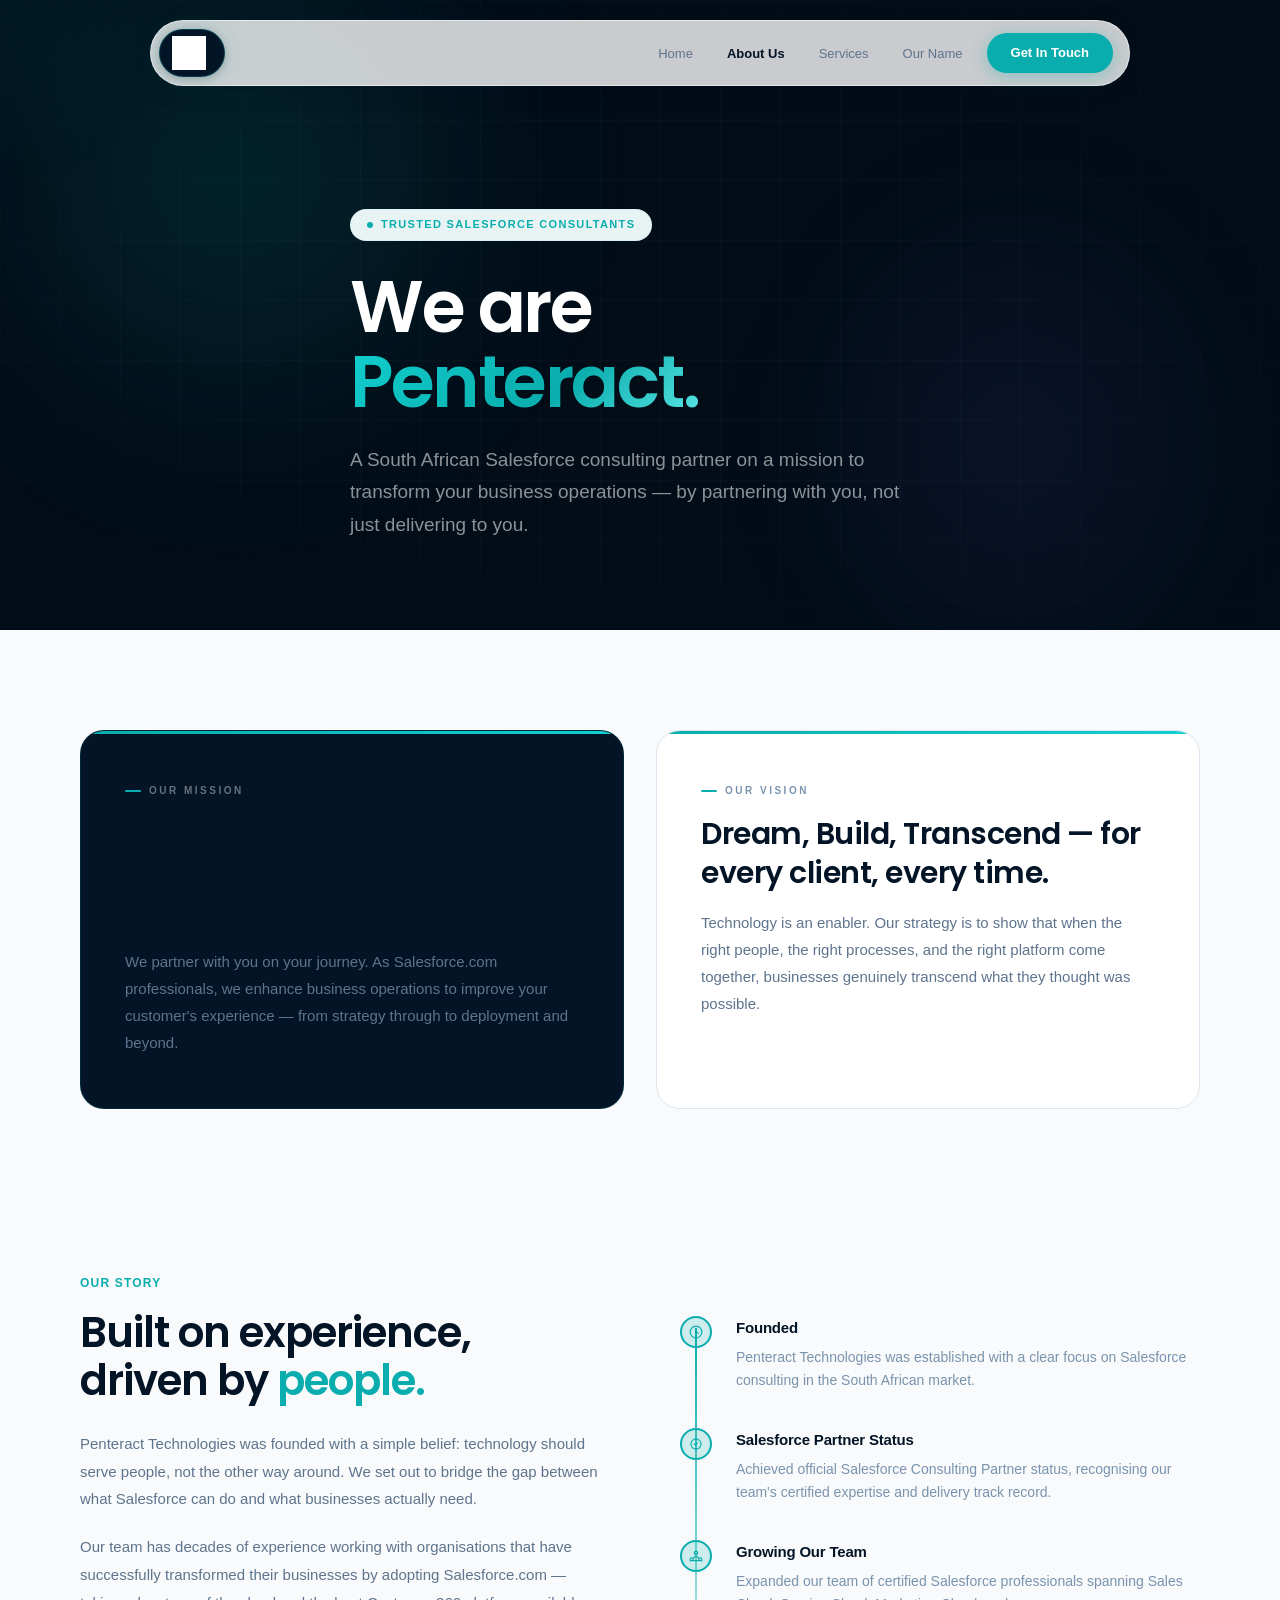
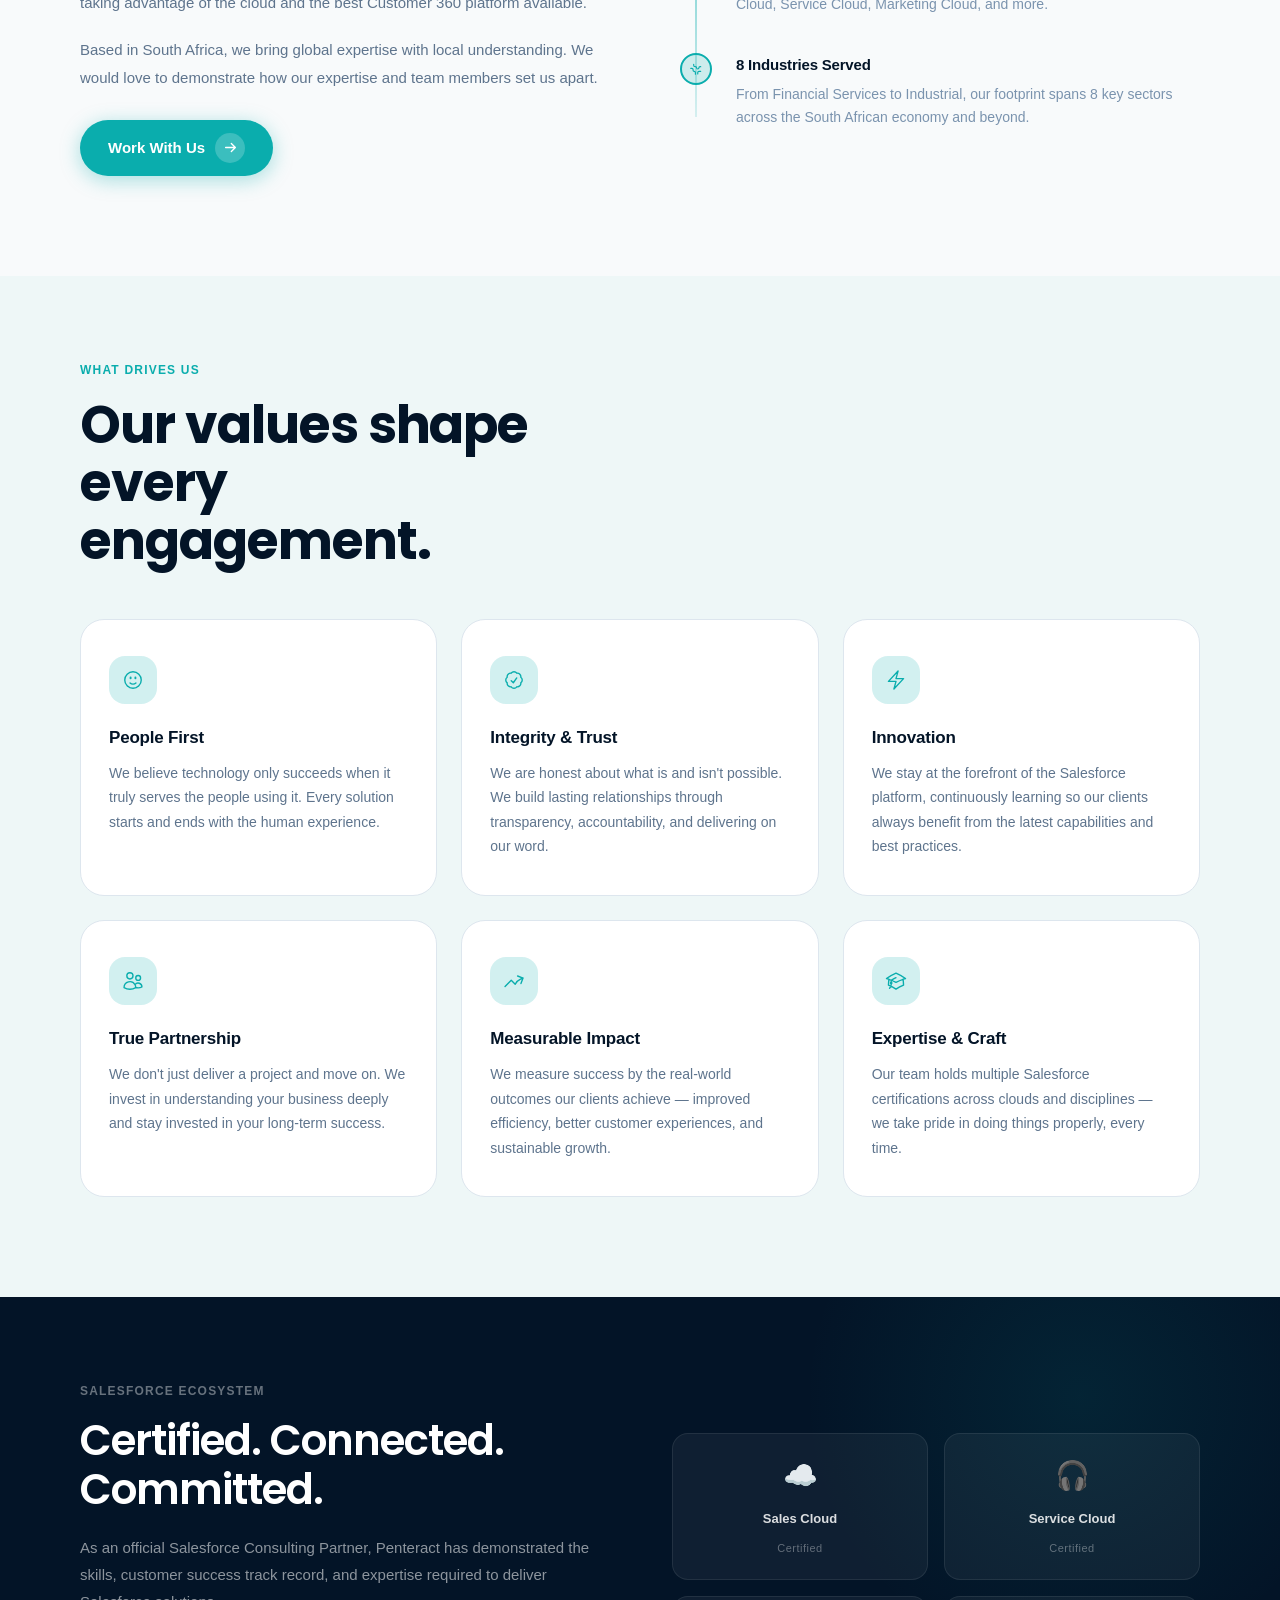
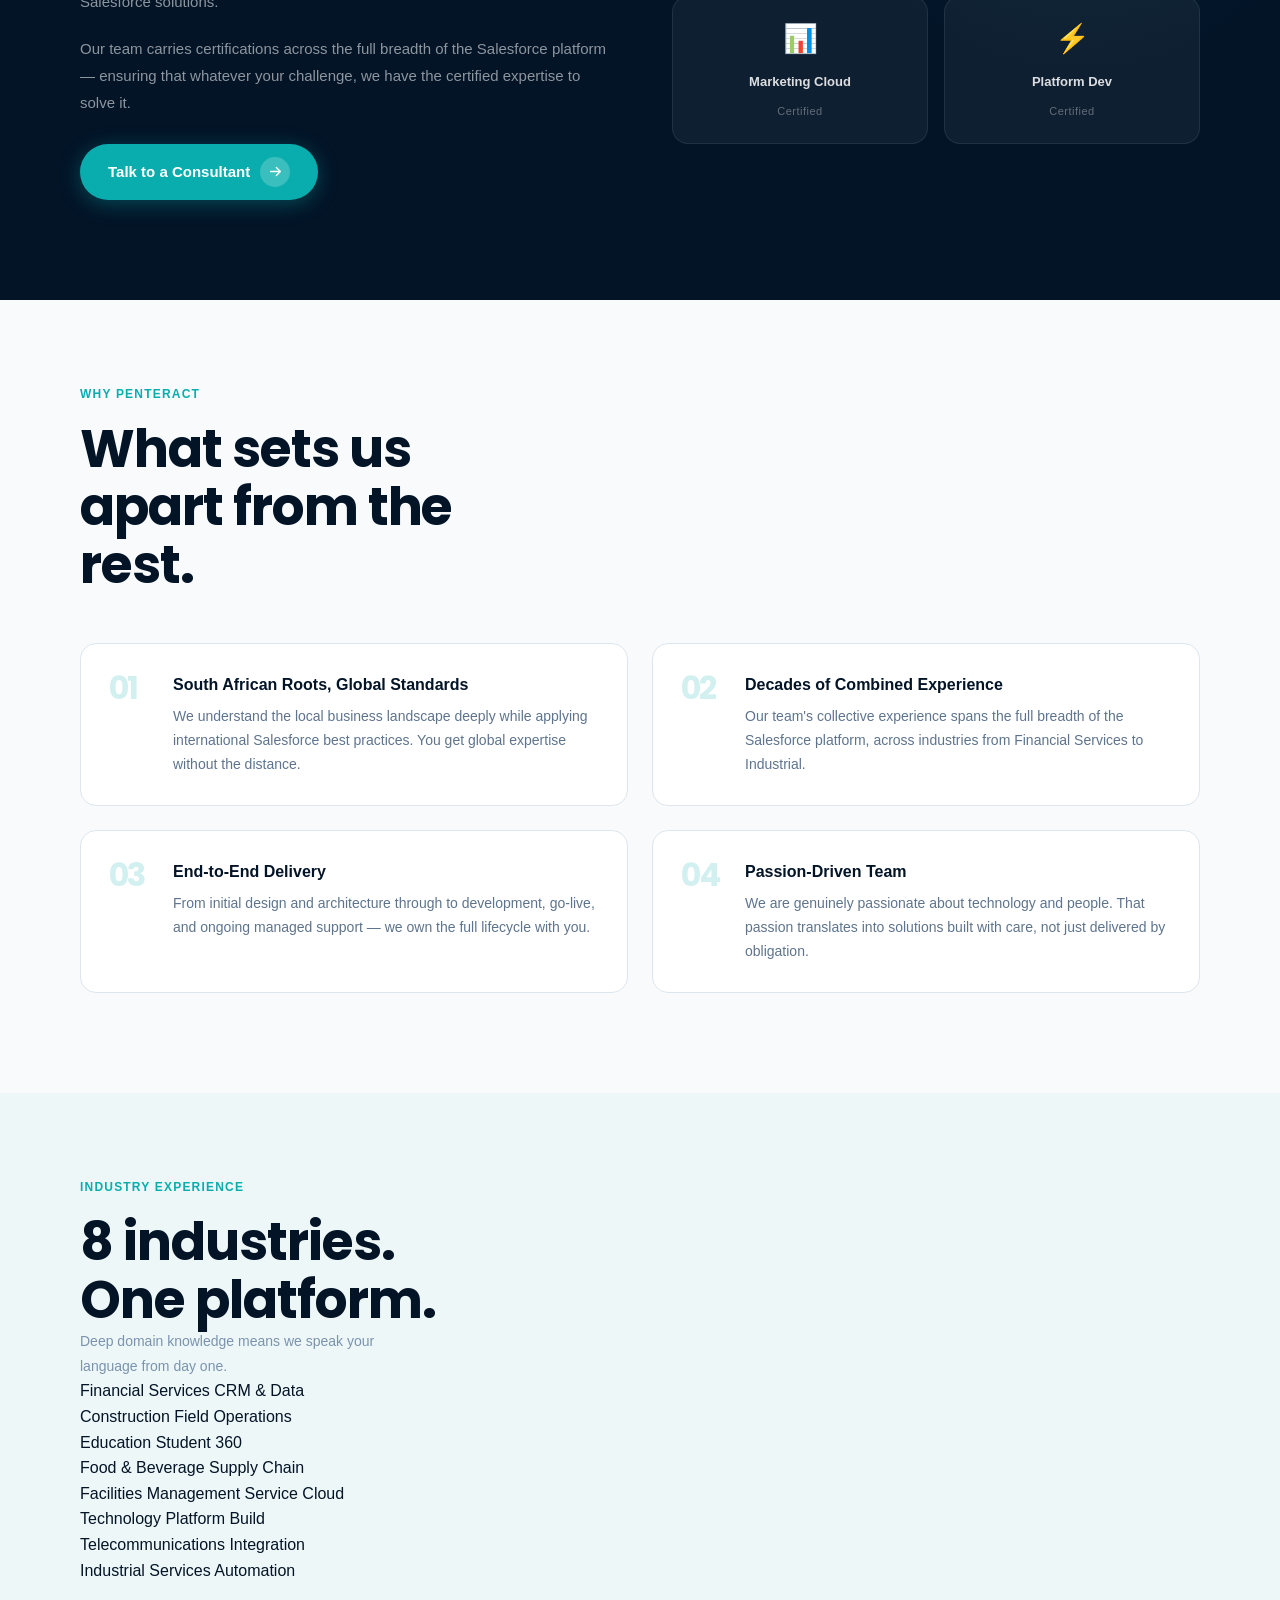
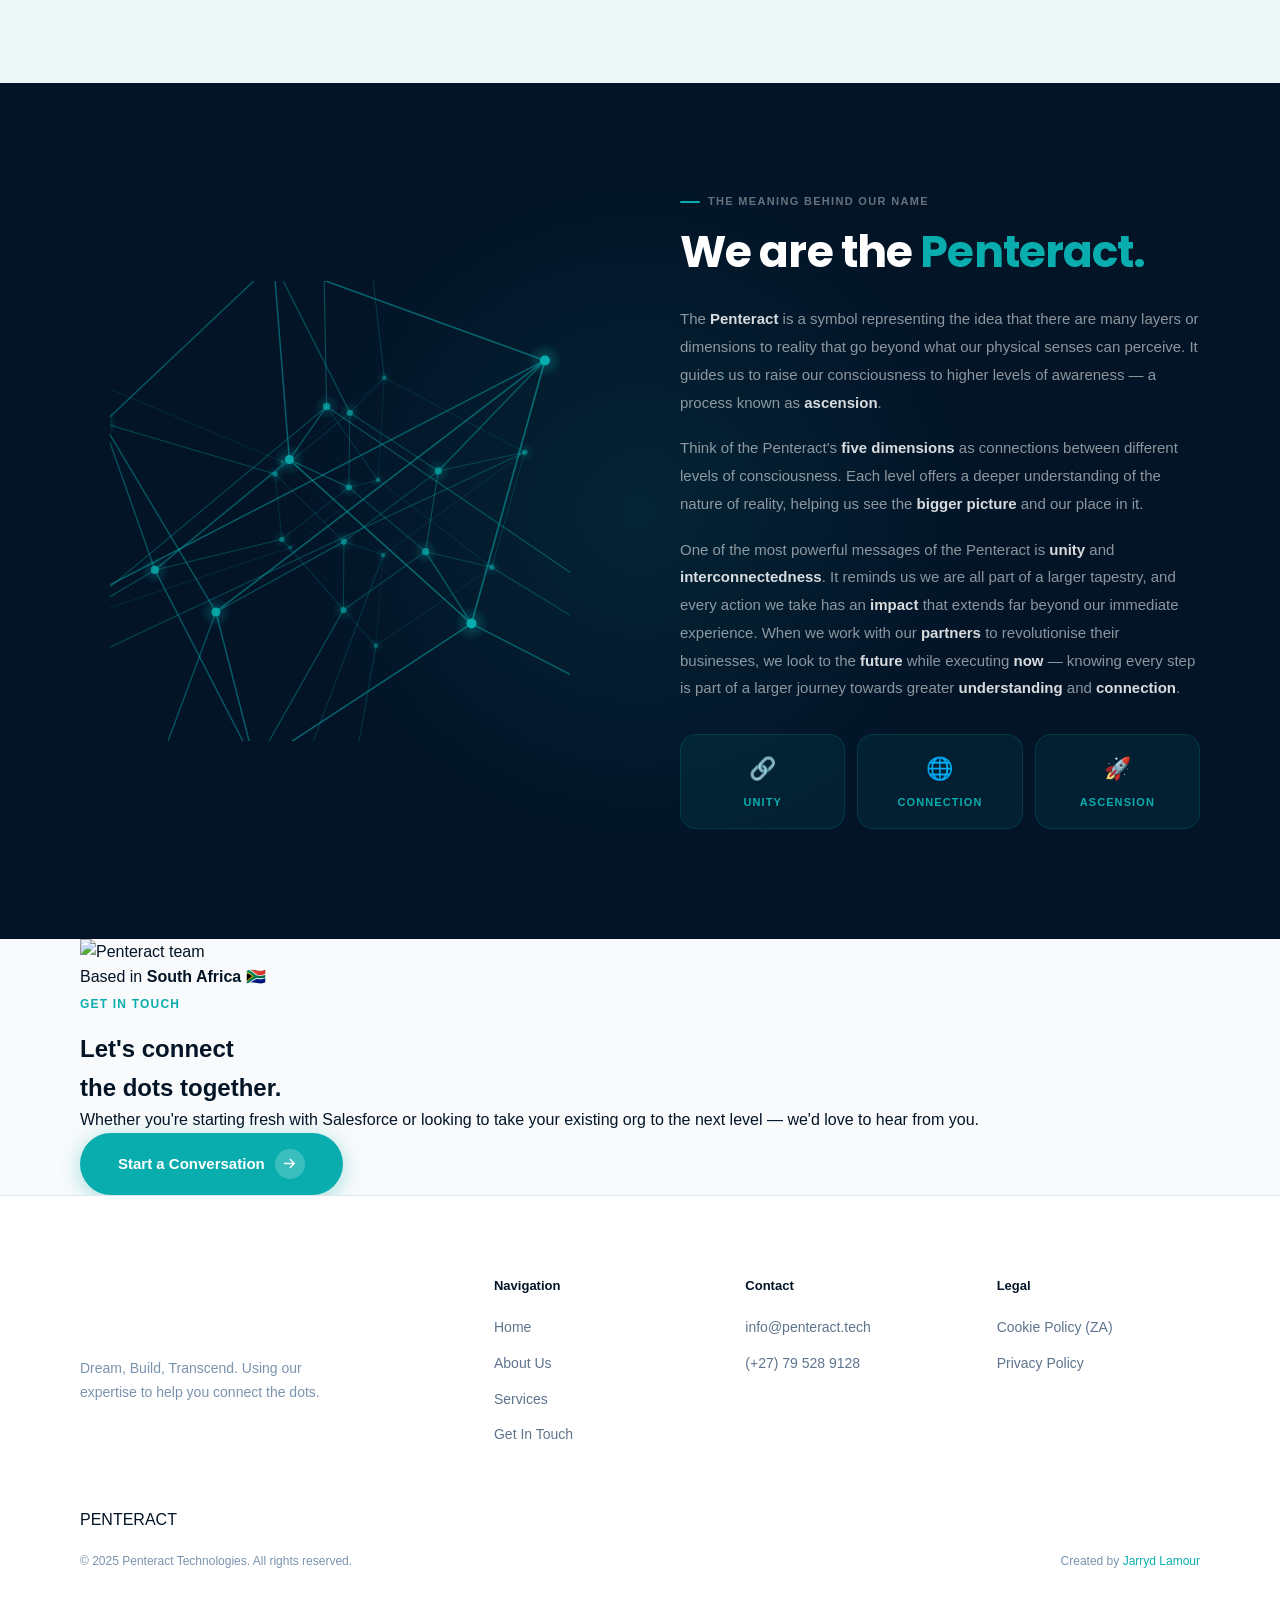
==== about.html @ cf25221f "Initial commit — Penteract Technologies website redesign Full static site redesign including: - inde" ====
<!DOCTYPE html>
<html lang="en">
<head>
  <meta charset="UTF-8">
  <meta name="viewport" content="width=device-width, initial-scale=1.0">
  <title>About Us | Penteract Technologies — Trusted Salesforce Consultants</title>
  <meta name="description" content="Learn about our journey in South Africa's Salesforce ecosystem. Our mission is to transform your business operations with the power of Salesforce technology.">

  <!-- Fonts -->
  <link rel="preconnect" href="https://fonts.googleapis.com">
  <link rel="preconnect" href="https://fonts.gstatic.com" crossorigin>
  <link href="https://fonts.googleapis.com/css2?family=Inter:wght@300;400;500;600;700&family=Poppins:wght@400;500;600;700&display=swap" rel="stylesheet">

  <!-- CSS -->
  <link rel="stylesheet" href="css/tokens.css">
  <link rel="stylesheet" href="css/reset.css">
  <link rel="stylesheet" href="css/animations.css">
  <link rel="stylesheet" href="css/layout.css">
  <link rel="stylesheet" href="css/components.css">
  <link rel="stylesheet" href="css/sections.css">

  <style>
    /* ── About-page specific styles ── */

    /* Page hero — shorter than homepage */
    .about-hero {
      position: relative;
      min-height: 70vh;
      display: flex;
      align-items: center;
      overflow: hidden;
      background: var(--dark-900);
      padding-top: 120px;
    }

    .about-hero-bg {
      position: absolute;
      inset: 0;
      pointer-events: none;
    }

    .about-hero-mesh-1 {
      position: absolute;
      width: 600px; height: 600px;
      top: -20%; left: -5%;
      background: radial-gradient(ellipse, rgba(10,173,173,0.18) 0%, transparent 70%);
      border-radius: 50%;
      filter: blur(80px);
      animation: meshMove1 18s ease-in-out infinite;
    }

    .about-hero-mesh-2 {
      position: absolute;
      width: 400px; height: 500px;
      bottom: -10%; right: 5%;
      background: radial-gradient(ellipse, rgba(123,92,246,0.12) 0%, transparent 70%);
      border-radius: 50%;
      filter: blur(80px);
      animation: meshMove2 22s ease-in-out infinite 3s;
    }

    .about-hero-grid {
      position: absolute;
      inset: 0;
      background-image:
        linear-gradient(rgba(255,255,255,0.025) 1px, transparent 1px),
        linear-gradient(90deg, rgba(255,255,255,0.025) 1px, transparent 1px);
      background-size: 60px 60px;
      mask-image: radial-gradient(ellipse 90% 90% at 50% 50%, black 30%, transparent 100%);
      -webkit-mask-image: radial-gradient(ellipse 90% 90% at 50% 50%, black 30%, transparent 100%);
    }

    .about-hero-content {
      position: relative;
      z-index: 2;
      max-width: 760px;
    }

    .about-hero h1 {
      font-family: var(--font-display);
      font-size: clamp(40px, 6vw, 72px);
      font-weight: 600;
      color: #fff;
      letter-spacing: -2.5px;
      line-height: 1.05;
      margin-bottom: 24px;
    }

    .about-hero h1 .gradient-text {
      background: linear-gradient(135deg, var(--primary-light) 0%, var(--primary) 60%, #5ee8e8 100%);
      -webkit-background-clip: text;
      background-clip: text;
      -webkit-text-fill-color: transparent;
    }

    .about-hero p {
      font-size: clamp(16px, 2vw, 19px);
      color: rgba(255,255,255,0.55);
      font-weight: 300;
      line-height: 1.7;
      max-width: 580px;
    }

    /* ── Mission / Vision split ── */
    .mission-section {
      padding: 100px 0 80px;
    }

    .mission-grid {
      display: grid;
      grid-template-columns: 1fr 1fr;
      gap: 32px;
    }

    .mission-card {
      border-radius: var(--radius-lg);
      padding: 52px 44px;
      border: 1px solid var(--border);
      position: relative;
      overflow: hidden;
    }

    .mission-card--mission {
      background: var(--dark-800);
      border-color: rgba(10,173,173,0.15);
    }

    .mission-card--vision {
      background: var(--bg-surface);
    }

    .mission-card::before {
      content: '';
      position: absolute;
      top: 0; left: 0; right: 0;
      height: 3px;
      background: linear-gradient(90deg, var(--primary), var(--primary-light));
    }

    .mission-card--mission .mission-label {
      color: rgba(255,255,255,0.4);
    }

    .mission-card--mission h3 {
      color: #fff;
    }

    .mission-card--mission p {
      color: rgba(255,255,255,0.6);
    }

    .mission-label {
      font-size: 10px;
      font-weight: 700;
      text-transform: uppercase;
      letter-spacing: 2.5px;
      color: var(--text-muted);
      margin-bottom: 16px;
      display: flex;
      align-items: center;
      gap: 8px;
    }

    .mission-label::before {
      content: '';
      display: block;
      width: 16px; height: 2px;
      background: var(--primary);
      border-radius: 2px;
    }

    .mission-card h3 {
      font-family: var(--font-display);
      font-size: clamp(22px, 3vw, 30px);
      font-weight: 600;
      letter-spacing: -0.5px;
      line-height: 1.3;
      margin-bottom: 16px;
      color: var(--text-primary);
    }

    .mission-card p {
      font-size: 15px;
      line-height: 1.8;
      color: var(--text-secondary);
    }

    /* ── Values ── */
    .values-section {
      padding: 80px 0 100px;
      background: var(--bg-subtle);
    }

    .values-grid {
      display: grid;
      grid-template-columns: repeat(3, 1fr);
      gap: 24px;
      margin-top: 48px;
    }

    .value-card {
      background: var(--bg-surface);
      border-radius: var(--radius-lg);
      padding: 36px 28px;
      border: 1px solid var(--border);
      transition: transform var(--duration-base) var(--ease-out), box-shadow var(--duration-base);
    }

    .value-card:hover {
      transform: translateY(-4px);
      box-shadow: var(--shadow-md);
    }

    .value-icon {
      width: 48px; height: 48px;
      background: var(--primary-glow);
      border-radius: var(--radius-md);
      display: flex;
      align-items: center;
      justify-content: center;
      margin-bottom: 20px;
    }

    .value-icon svg {
      width: 22px; height: 22px;
      color: var(--primary);
    }

    .value-card h4 {
      font-size: 17px;
      font-weight: 600;
      margin-bottom: 10px;
      color: var(--text-primary);
      letter-spacing: -0.2px;
    }

    .value-card p {
      font-size: 14px;
      color: var(--text-secondary);
      line-height: 1.75;
    }

    /* ── Story / Journey timeline ── */
    .story-section {
      padding: 80px 0 100px;
    }

    .story-layout {
      display: grid;
      grid-template-columns: 1fr 1fr;
      gap: 80px;
      align-items: center;
    }

    .story-text h2 {
      font-family: var(--font-display);
      font-size: clamp(28px, 3.5vw, 42px);
      font-weight: 600;
      letter-spacing: -1px;
      line-height: 1.15;
      color: var(--text-primary);
      margin-bottom: 24px;
    }

    .story-text h2 .accent { color: var(--primary); }

    .story-text p {
      font-size: 15px;
      color: var(--text-secondary);
      line-height: 1.85;
      margin-bottom: 20px;
    }

    /* Timeline */
    .timeline {
      display: flex;
      flex-direction: column;
      gap: 0;
      position: relative;
    }

    .timeline::before {
      content: '';
      position: absolute;
      top: 12px; bottom: 12px;
      left: 15px;
      width: 2px;
      background: linear-gradient(to bottom, var(--primary), rgba(10,173,173,0.15));
    }

    .timeline-item {
      display: flex;
      gap: 24px;
      padding-bottom: 36px;
      position: relative;
    }

    .timeline-item:last-child { padding-bottom: 0; }

    .timeline-dot {
      width: 32px;
      height: 32px;
      border-radius: 50%;
      background: var(--primary-glow);
      border: 2px solid var(--primary);
      flex-shrink: 0;
      display: flex;
      align-items: center;
      justify-content: center;
      position: relative;
      z-index: 1;
    }

    .timeline-dot svg {
      width: 14px; height: 14px;
      color: var(--primary);
    }

    .timeline-body h4 {
      font-size: 15px;
      font-weight: 600;
      color: var(--text-primary);
      margin-bottom: 6px;
      letter-spacing: -0.2px;
    }

    .timeline-body p {
      font-size: 14px;
      color: var(--text-muted);
      line-height: 1.65;
    }

    /* ── Salesforce Partner badge ── */
    .partner-section {
      padding: 80px 0 100px;
      background: var(--dark-800);
      position: relative;
      overflow: hidden;
    }

    .partner-section::before {
      content: '';
      position: absolute;
      top: -200px; right: -100px;
      width: 600px; height: 600px;
      background: radial-gradient(ellipse, rgba(10,173,173,0.10) 0%, transparent 65%);
      border-radius: 50%;
      pointer-events: none;
    }

    .partner-inner {
      display: grid;
      grid-template-columns: 1fr 1fr;
      gap: 64px;
      align-items: center;
    }

    .partner-text .eyebrow {
      color: rgba(255,255,255,0.4);
    }

    .partner-text .eyebrow::before {
      background: var(--primary);
    }

    .partner-text h2 {
      font-family: var(--font-display);
      font-size: clamp(28px, 3.5vw, 42px);
      font-weight: 600;
      letter-spacing: -1px;
      line-height: 1.15;
      color: #fff;
      margin-bottom: 20px;
    }

    .partner-text p {
      font-size: 15px;
      color: rgba(255,255,255,0.55);
      line-height: 1.8;
      margin-bottom: 20px;
    }

    .partner-badges {
      display: grid;
      grid-template-columns: repeat(2, 1fr);
      gap: 16px;
    }

    .partner-badge {
      background: rgba(255,255,255,0.05);
      border: 1px solid rgba(255,255,255,0.08);
      border-radius: var(--radius-md);
      padding: 20px;
      text-align: center;
      transition: border-color var(--duration-base), background var(--duration-base);
    }

    .partner-badge:hover {
      background: rgba(10,173,173,0.08);
      border-color: rgba(10,173,173,0.25);
    }

    .partner-badge-icon {
      font-size: 28px;
      margin-bottom: 10px;
    }

    .partner-badge strong {
      display: block;
      font-size: 13px;
      font-weight: 600;
      color: rgba(255,255,255,0.85);
      margin-bottom: 4px;
    }

    .partner-badge span {
      font-size: 11px;
      color: rgba(255,255,255,0.35);
      letter-spacing: 0.5px;
    }

    /* ── Why choose us ── */
    .why-section {
      padding: 80px 0 100px;
    }

    .why-grid {
      display: grid;
      grid-template-columns: repeat(2, 1fr);
      gap: 24px;
      margin-top: 48px;
    }

    .why-item {
      display: flex;
      gap: 20px;
      padding: 28px;
      border-radius: var(--radius-md);
      border: 1px solid var(--border);
      transition: border-color var(--duration-base), background var(--duration-base);
      background: var(--bg-surface);
    }

    .why-item:hover {
      border-color: rgba(10,173,173,0.2);
      background: rgba(10,173,173,0.02);
    }

    .why-item-num {
      font-family: var(--font-display);
      font-size: 32px;
      font-weight: 700;
      color: var(--primary-glow);
      letter-spacing: -2px;
      line-height: 1;
      flex-shrink: 0;
      min-width: 44px;
      transition: color var(--duration-base);
    }

    .why-item:hover .why-item-num {
      color: var(--primary);
    }

    .why-item h4 {
      font-size: 16px;
      font-weight: 600;
      margin-bottom: 8px;
      color: var(--text-primary);
    }

    .why-item p {
      font-size: 14px;
      color: var(--text-secondary);
      line-height: 1.7;
    }

    /* ── Industry section (matching homepage) ── */
    .about-industries {
      padding: 80px 0 100px;
      background: var(--bg-subtle);
    }

    /* ── Responsive ── */
    @media (max-width: 900px) {
      .mission-grid { grid-template-columns: 1fr; }
      .values-grid  { grid-template-columns: repeat(2, 1fr); }
      .story-layout { grid-template-columns: 1fr; gap: 48px; }
      .partner-inner { grid-template-columns: 1fr; gap: 40px; }
      .why-grid { grid-template-columns: 1fr; }
    }

    @media (max-width: 640px) {
      .values-grid { grid-template-columns: 1fr; }
      .partner-badges { grid-template-columns: 1fr 1fr; }
      .about-hero { min-height: 60vh; }
    }

    /* ── Penteract symbol (shared with index) ── */
    .symbol-section {
      padding: 110px 0;
      background: var(--dark-800);
      position: relative;
      overflow: hidden;
    }
    .symbol-bg-mesh {
      position: absolute;
      width: 700px; height: 700px;
      top: 50%; left: 50%;
      transform: translate(-50%, -50%);
      background: radial-gradient(ellipse, rgba(10,173,173,0.10) 0%, transparent 70%);
      border-radius: 50%;
      pointer-events: none;
      animation: glowPulse 6s ease-in-out infinite;
    }
    .symbol-inner {
      display: grid;
      grid-template-columns: 1fr 1fr;
      gap: 80px;
      align-items: center;
      position: relative;
      z-index: 1;
    }
    .symbol-canvas-wrap {
      display: flex;
      align-items: center;
      justify-content: center;
    }
    #penteractCanvas {
      width: 100%;
      max-width: 460px;
      aspect-ratio: 1;
      display: block;
    }
    .symbol-text .eyebrow {
      color: rgba(255,255,255,0.4);
      font-size: 11px;
      font-weight: 600;
      text-transform: uppercase;
      letter-spacing: 0.12em;
      margin-bottom: 16px;
      display: flex;
      align-items: center;
      gap: 8px;
    }
    .symbol-text .eyebrow::before {
      content: '';
      display: block;
      width: 20px; height: 2px;
      background: var(--primary);
      border-radius: 2px;
    }
    .symbol-text h2 {
      font-family: var(--font-display);
      font-size: clamp(28px, 3.5vw, 44px);
      font-weight: 700;
      letter-spacing: -0.02em;
      line-height: 1.15;
      color: #fff;
      margin-bottom: 28px;
    }
    .symbol-text h2 span { color: var(--primary); }
    .symbol-text p {
      font-size: 15px;
      color: rgba(255,255,255,0.55);
      line-height: 1.85;
      margin-bottom: 18px;
    }
    .symbol-text p strong { color: rgba(255,255,255,0.85); font-weight: 600; }
    .symbol-pillars {
      display: grid;
      grid-template-columns: repeat(3, 1fr);
      gap: 12px;
      margin-top: 32px;
    }
    .symbol-pillar {
      padding: 16px 14px;
      border-radius: var(--radius-md);
      background: rgba(10,173,173,0.08);
      border: 1px solid rgba(10,173,173,0.18);
      text-align: center;
      transition: background var(--duration-base), border-color var(--duration-base);
    }
    .symbol-pillar:hover {
      background: rgba(10,173,173,0.14);
      border-color: rgba(10,173,173,0.36);
    }
    .symbol-pillar-icon { font-size: 22px; margin-bottom: 8px; }
    .symbol-pillar span {
      display: block;
      font-size: 11px;
      font-weight: 700;
      text-transform: uppercase;
      letter-spacing: 0.1em;
      color: var(--primary);
    }
    @media (max-width: 768px) {
      .symbol-inner { grid-template-columns: 1fr; gap: 48px; }
    }
  </style>
</head>
<body>

  <!-- ═══════════════════════════════
       NAVBAR
  ═══════════════════════════════ -->
  <div class="nav-wrap">
    <nav class="nav-pill">
      <a href="index.html" class="nav-logo-wrap">
        <img src="logo.png" alt="Penteract Technologies" class="nav-logo">
      </a>
      <button class="nav-toggle" id="navToggle" aria-label="Toggle menu">
        <span></span><span></span><span></span>
      </button>
      <ul class="nav-links" id="navLinks">
        <li><a href="index.html">Home</a></li>
        <li><a href="about.html" class="active">About Us</a></li>
        <li><a href="index.html#services">Services</a></li>
        <li><a href="#symbol">Our Name</a></li>
        <li>
          <a href="https://penteract.tech/contact-penteract/" class="nav-cta-link">
            Get In Touch
          </a>
        </li>
      </ul>
    </nav>
  </div>


  <!-- ═══════════════════════════════
       ABOUT HERO
  ═══════════════════════════════ -->
  <section class="about-hero">
    <div class="about-hero-bg">
      <div class="about-hero-mesh-1"></div>
      <div class="about-hero-mesh-2"></div>
      <div class="about-hero-grid"></div>
    </div>
    <div class="container">
      <div class="about-hero-content">
        <div class="hero-eyebrow hero-animate-1">
          <span class="dot"></span>
          Trusted Salesforce Consultants
        </div>
        <h1 class="hero-animate-2">
          We are<br><span class="gradient-text">Penteract.</span>
        </h1>
        <p class="hero-animate-3">
          A South African Salesforce consulting partner on a mission to transform your business operations — by partnering with you, not just delivering to you.
        </p>
      </div>
    </div>
  </section>


  <!-- ═══════════════════════════════
       MISSION & VISION
  ═══════════════════════════════ -->
  <section class="mission-section">
    <div class="container">
      <div class="mission-grid reveal">

        <div class="mission-card mission-card--mission">
          <div class="mission-label">Our Mission</div>
          <h3>To transform your business operations with the power of Salesforce technology.</h3>
          <p>We partner with you on your journey. As Salesforce.com professionals, we enhance business operations to improve your customer's experience — from strategy through to deployment and beyond.</p>
        </div>

        <div class="mission-card mission-card--vision">
          <div class="mission-label">Our Vision</div>
          <h3>Dream, Build, Transcend — for every client, every time.</h3>
          <p>Technology is an enabler. Our strategy is to show that when the right people, the right processes, and the right platform come together, businesses genuinely transcend what they thought was possible.</p>
        </div>

      </div>
    </div>
  </section>


  <!-- ═══════════════════════════════
       STORY / JOURNEY
  ═══════════════════════════════ -->
  <section class="story-section">
    <div class="container">
      <div class="story-layout">

        <div class="story-text reveal">
          <div class="eyebrow">Our Story</div>
          <h2>Built on experience,<br>driven by <span class="accent">people.</span></h2>
          <p>
            Penteract Technologies was founded with a simple belief: technology should serve people, not the other way around. We set out to bridge the gap between what Salesforce can do and what businesses actually need.
          </p>
          <p>
            Our team has decades of experience working with organisations that have successfully transformed their businesses by adopting Salesforce.com — taking advantage of the cloud and the best Customer 360 platform available.
          </p>
          <p>
            Based in South Africa, we bring global expertise with local understanding. We would love to demonstrate how our expertise and team members set us apart.
          </p>
          <a href="https://penteract.tech/contact-penteract/" class="btn btn--primary" style="margin-top: 8px;">
            Work With Us
            <span class="btn-icon">
              <svg fill="none" viewBox="0 0 24 24" stroke="currentColor" stroke-width="2.5">
                <path stroke-linecap="round" stroke-linejoin="round" d="M13.5 4.5L21 12m0 0l-7.5 7.5M21 12H3"/>
              </svg>
            </span>
          </a>
        </div>

        <div class="timeline reveal reveal-delay-2">
          <div class="timeline-item">
            <div class="timeline-dot">
              <svg fill="none" viewBox="0 0 24 24" stroke="currentColor" stroke-width="2">
                <path stroke-linecap="round" stroke-linejoin="round" d="M12 6v6l4 2m6-2a10 10 0 11-20 0 10 10 0 0120 0z"/>
              </svg>
            </div>
            <div class="timeline-body">
              <h4>Founded</h4>
              <p>Penteract Technologies was established with a clear focus on Salesforce consulting in the South African market.</p>
            </div>
          </div>
          <div class="timeline-item">
            <div class="timeline-dot">
              <svg fill="none" viewBox="0 0 24 24" stroke="currentColor" stroke-width="2">
                <path stroke-linecap="round" stroke-linejoin="round" d="M9 12l2 2 4-4M7.835 4.697a3.42 3.42 0 001.946-.806 3.42 3.42 0 014.438 0 3.42 3.42 0 001.946.806 3.42 3.42 0 013.138 3.138 3.42 3.42 0 00.806 1.946 3.42 3.42 0 010 4.438 3.42 3.42 0 00-.806 1.946 3.42 3.42 0 01-3.138 3.138 3.42 3.42 0 00-1.946.806 3.42 3.42 0 01-4.438 0 3.42 3.42 0 00-1.946-.806 3.42 3.42 0 01-3.138-3.138 3.42 3.42 0 00-.806-1.946 3.42 3.42 0 010-4.438 3.42 3.42 0 00.806-1.946 3.42 3.42 0 013.138-3.138z"/>
              </svg>
            </div>
            <div class="timeline-body">
              <h4>Salesforce Partner Status</h4>
              <p>Achieved official Salesforce Consulting Partner status, recognising our team's certified expertise and delivery track record.</p>
            </div>
          </div>
          <div class="timeline-item">
            <div class="timeline-dot">
              <svg fill="none" viewBox="0 0 24 24" stroke="currentColor" stroke-width="2">
                <path stroke-linecap="round" stroke-linejoin="round" d="M17 20h5v-2a3 3 0 00-5.356-1.857M17 20H7m10 0v-2c0-.656-.126-1.283-.356-1.857M7 20H2v-2a3 3 0 015.356-1.857M7 20v-2c0-.656.126-1.283.356-1.857m0 0a5.002 5.002 0 019.288 0M15 7a3 3 0 11-6 0 3 3 0 016 0z"/>
              </svg>
            </div>
            <div class="timeline-body">
              <h4>Growing Our Team</h4>
              <p>Expanded our team of certified Salesforce professionals spanning Sales Cloud, Service Cloud, Marketing Cloud, and more.</p>
            </div>
          </div>
          <div class="timeline-item">
            <div class="timeline-dot">
              <svg fill="none" viewBox="0 0 24 24" stroke="currentColor" stroke-width="2">
                <path stroke-linecap="round" stroke-linejoin="round" d="M3.055 11H5a2 2 0 012 2v1a2 2 0 002 2 2 2 0 012 2v2.945M8 3.935V5.5A2.5 2.5 0 0010.5 8h.5a2 2 0 012 2 2 2 0 104 0 2 2 0 012-2h1.064M15 20.488V18a2 2 0 012-2h3.064"/>
              </svg>
            </div>
            <div class="timeline-body">
              <h4>8 Industries Served</h4>
              <p>From Financial Services to Industrial, our footprint spans 8 key sectors across the South African economy and beyond.</p>
            </div>
          </div>
        </div>

      </div>
    </div>
  </section>


  <!-- ═══════════════════════════════
       VALUES
  ═══════════════════════════════ -->
  <section class="values-section">
    <div class="container">
      <div class="reveal">
        <div class="eyebrow">What Drives Us</div>
        <h2 class="h-section" style="max-width: 500px;">Our values shape every engagement.</h2>
      </div>

      <div class="values-grid">

        <div class="value-card reveal reveal-delay-1">
          <div class="value-icon">
            <svg fill="none" viewBox="0 0 24 24" stroke="currentColor" stroke-width="1.5">
              <path stroke-linecap="round" stroke-linejoin="round" d="M15.182 15.182a4.5 4.5 0 01-6.364 0M21 12a9 9 0 11-18 0 9 9 0 0118 0zM9.75 9.75c0 .414-.168.75-.375.75S9 10.164 9 9.75 9.168 9 9.375 9s.375.336.375.75zm-.375 0h.008v.015h-.008V9.75zm5.625 0c0 .414-.168.75-.375.75s-.375-.336-.375-.75.168-.75.375-.75.375.336.375.75zm-.375 0h.008v.015h-.008V9.75z"/>
            </svg>
          </div>
          <h4>People First</h4>
          <p>We believe technology only succeeds when it truly serves the people using it. Every solution starts and ends with the human experience.</p>
        </div>

        <div class="value-card reveal reveal-delay-2">
          <div class="value-icon">
            <svg fill="none" viewBox="0 0 24 24" stroke="currentColor" stroke-width="1.5">
              <path stroke-linecap="round" stroke-linejoin="round" d="M9 12.75L11.25 15 15 9.75M21 12c0 1.268-.63 2.39-1.593 3.068a3.745 3.745 0 01-1.043 3.296 3.745 3.745 0 01-3.296 1.043A3.745 3.745 0 0112 21c-1.268 0-2.39-.63-3.068-1.593a3.746 3.746 0 01-3.296-1.043 3.745 3.745 0 01-1.043-3.296A3.745 3.745 0 013 12c0-1.268.63-2.39 1.593-3.068a3.745 3.745 0 011.043-3.296 3.746 3.746 0 013.296-1.043A3.746 3.746 0 0112 3c1.268 0 2.39.63 3.068 1.593a3.746 3.746 0 013.296 1.043 3.746 3.746 0 011.043 3.296A3.745 3.745 0 0121 12z"/>
            </svg>
          </div>
          <h4>Integrity &amp; Trust</h4>
          <p>We are honest about what is and isn't possible. We build lasting relationships through transparency, accountability, and delivering on our word.</p>
        </div>

        <div class="value-card reveal reveal-delay-3">
          <div class="value-icon">
            <svg fill="none" viewBox="0 0 24 24" stroke="currentColor" stroke-width="1.5">
              <path stroke-linecap="round" stroke-linejoin="round" d="M3.75 13.5l10.5-11.25L12 10.5h8.25L9.75 21.75 12 13.5H3.75z"/>
            </svg>
          </div>
          <h4>Innovation</h4>
          <p>We stay at the forefront of the Salesforce platform, continuously learning so our clients always benefit from the latest capabilities and best practices.</p>
        </div>

        <div class="value-card reveal reveal-delay-1">
          <div class="value-icon">
            <svg fill="none" viewBox="0 0 24 24" stroke="currentColor" stroke-width="1.5">
              <path stroke-linecap="round" stroke-linejoin="round" d="M15 19.128a9.38 9.38 0 002.625.372 9.337 9.337 0 004.121-.952 4.125 4.125 0 00-7.533-2.493M15 19.128v-.003c0-1.113-.285-2.16-.786-3.07M15 19.128v.106A12.318 12.318 0 018.624 21c-2.331 0-4.512-.645-6.374-1.766l-.001-.109a6.375 6.375 0 0111.964-3.07M12 6.375a3.375 3.375 0 11-6.75 0 3.375 3.375 0 016.75 0zm8.25 2.25a2.625 2.625 0 11-5.25 0 2.625 2.625 0 015.25 0z"/>
            </svg>
          </div>
          <h4>True Partnership</h4>
          <p>We don't just deliver a project and move on. We invest in understanding your business deeply and stay invested in your long-term success.</p>
        </div>

        <div class="value-card reveal reveal-delay-2">
          <div class="value-icon">
            <svg fill="none" viewBox="0 0 24 24" stroke="currentColor" stroke-width="1.5">
              <path stroke-linecap="round" stroke-linejoin="round" d="M2.25 18L9 11.25l4.306 4.307a11.95 11.95 0 015.814-5.519l2.74-1.22m0 0l-5.94-2.28m5.94 2.28l-2.28 5.941"/>
            </svg>
          </div>
          <h4>Measurable Impact</h4>
          <p>We measure success by the real-world outcomes our clients achieve — improved efficiency, better customer experiences, and sustainable growth.</p>
        </div>

        <div class="value-card reveal reveal-delay-3">
          <div class="value-icon">
            <svg fill="none" viewBox="0 0 24 24" stroke="currentColor" stroke-width="1.5">
              <path stroke-linecap="round" stroke-linejoin="round" d="M4.26 10.147a60.436 60.436 0 00-.491 6.347A48.627 48.627 0 0112 20.904a48.627 48.627 0 018.232-4.41 60.46 60.46 0 00-.491-6.347m-15.482 0a50.57 50.57 0 00-2.658-.813A59.905 59.905 0 0112 3.493a59.902 59.902 0 0110.399 5.84c-.896.248-1.783.52-2.658.814m-15.482 0A50.697 50.697 0 0112 13.489a50.702 50.702 0 017.74-3.342M6.75 15a.75.75 0 100-1.5.75.75 0 000 1.5zm0 0v-3.675A55.378 55.378 0 0112 8.443m-7.007 11.55A5.981 5.981 0 006.75 15.75v-1.5"/>
            </svg>
          </div>
          <h4>Expertise &amp; Craft</h4>
          <p>Our team holds multiple Salesforce certifications across clouds and disciplines — we take pride in doing things properly, every time.</p>
        </div>

      </div>
    </div>
  </section>


  <!-- ═══════════════════════════════
       SALESFORCE PARTNER
  ═══════════════════════════════ -->
  <section class="partner-section">
    <div class="container">
      <div class="partner-inner reveal">

        <div class="partner-text">
          <div class="eyebrow">Salesforce Ecosystem</div>
          <h2>Certified. Connected. Committed.</h2>
          <p>
            As an official Salesforce Consulting Partner, Penteract has demonstrated the skills, customer success track record, and expertise required to deliver Salesforce solutions.
          </p>
          <p>
            Our team carries certifications across the full breadth of the Salesforce platform — ensuring that whatever your challenge, we have the certified expertise to solve it.
          </p>
          <a href="https://penteract.tech/contact-penteract/" class="btn btn--primary" style="margin-top: 8px;">
            Talk to a Consultant
            <span class="btn-icon">
              <svg fill="none" viewBox="0 0 24 24" stroke="currentColor" stroke-width="2.5">
                <path stroke-linecap="round" stroke-linejoin="round" d="M13.5 4.5L21 12m0 0l-7.5 7.5M21 12H3"/>
              </svg>
            </span>
          </a>
        </div>

        <div class="partner-badges">
          <div class="partner-badge">
            <div class="partner-badge-icon">☁️</div>
            <strong>Sales Cloud</strong>
            <span>Certified</span>
          </div>
          <div class="partner-badge">
            <div class="partner-badge-icon">🎧</div>
            <strong>Service Cloud</strong>
            <span>Certified</span>
          </div>
          <div class="partner-badge">
            <div class="partner-badge-icon">📊</div>
            <strong>Marketing Cloud</strong>
            <span>Certified</span>
          </div>
          <div class="partner-badge">
            <div class="partner-badge-icon">⚡</div>
            <strong>Platform Dev</strong>
            <span>Certified</span>
          </div>
        </div>

      </div>
    </div>
  </section>


  <!-- ═══════════════════════════════
       WHY PENTERACT
  ═══════════════════════════════ -->
  <section class="why-section">
    <div class="container">
      <div class="reveal">
        <div class="eyebrow">Why Penteract</div>
        <h2 class="h-section" style="max-width: 480px;">What sets us apart from the rest.</h2>
      </div>

      <div class="why-grid">
        <div class="why-item reveal reveal-delay-1">
          <div class="why-item-num">01</div>
          <div>
            <h4>South African Roots, Global Standards</h4>
            <p>We understand the local business landscape deeply while applying international Salesforce best practices. You get global expertise without the distance.</p>
          </div>
        </div>
        <div class="why-item reveal reveal-delay-2">
          <div class="why-item-num">02</div>
          <div>
            <h4>Decades of Combined Experience</h4>
            <p>Our team's collective experience spans the full breadth of the Salesforce platform, across industries from Financial Services to Industrial.</p>
          </div>
        </div>
        <div class="why-item reveal reveal-delay-3">
          <div class="why-item-num">03</div>
          <div>
            <h4>End-to-End Delivery</h4>
            <p>From initial design and architecture through to development, go-live, and ongoing managed support — we own the full lifecycle with you.</p>
          </div>
        </div>
        <div class="why-item reveal reveal-delay-4">
          <div class="why-item-num">04</div>
          <div>
            <h4>Passion-Driven Team</h4>
            <p>We are genuinely passionate about technology and people. That passion translates into solutions built with care, not just delivered by obligation.</p>
          </div>
        </div>
      </div>
    </div>
  </section>


  <!-- ═══════════════════════════════
       INDUSTRY EXPERIENCE
  ═══════════════════════════════ -->
  <section class="about-industries">
    <div class="container">
      <div class="expertise-header reveal">
        <div>
          <div class="eyebrow">Industry Experience</div>
          <h2 class="h-section">8 industries.<br>One platform.</h2>
        </div>
        <p style="max-width: 300px; font-size: 14px; color: var(--text-muted); line-height: 1.75;">
          Deep domain knowledge means we speak your language from day one.
        </p>
      </div>

      <div class="listing-grid reveal">
        <div>
          <div class="listing-item">
            <span class="listing-item-name">Financial Services</span>
            <span class="listing-item-tag">CRM &amp; Data</span>
          </div>
          <div class="listing-item">
            <span class="listing-item-name">Construction</span>
            <span class="listing-item-tag">Field Operations</span>
          </div>
          <div class="listing-item">
            <span class="listing-item-name">Education</span>
            <span class="listing-item-tag">Student 360</span>
          </div>
          <div class="listing-item">
            <span class="listing-item-name">Food &amp; Beverage</span>
            <span class="listing-item-tag">Supply Chain</span>
          </div>
        </div>
        <div>
          <div class="listing-item">
            <span class="listing-item-name">Facilities Management</span>
            <span class="listing-item-tag">Service Cloud</span>
          </div>
          <div class="listing-item">
            <span class="listing-item-name">Technology</span>
            <span class="listing-item-tag">Platform Build</span>
          </div>
          <div class="listing-item">
            <span class="listing-item-name">Telecommunications</span>
            <span class="listing-item-tag">Integration</span>
          </div>
          <div class="listing-item">
            <span class="listing-item-name">Industrial Services</span>
            <span class="listing-item-tag">Automation</span>
          </div>
        </div>
      </div>
    </div>
  </section>


  <!-- ═══════════════════════════════
       PENTERACT SYMBOL
  ═══════════════════════════════ -->
  <section class="symbol-section" id="symbol">
    <div class="symbol-bg-mesh"></div>
    <div class="container">
      <div class="symbol-inner">

        <div class="symbol-canvas-wrap reveal">
          <canvas id="penteractCanvas" width="460" height="460" aria-label="Animated Penteract 5D hypercube symbol"></canvas>
        </div>

        <div class="symbol-text reveal reveal-delay-2">
          <div class="eyebrow">The Meaning Behind Our Name</div>
          <h2>We are the <span>Penteract.</span></h2>

          <p>The <strong>Penteract</strong> is a symbol representing the idea that there are many layers or dimensions to reality that go beyond what our physical senses can perceive. It guides us to raise our consciousness to higher levels of awareness — a process known as <strong>ascension</strong>.</p>

          <p>Think of the Penteract's <strong>five dimensions</strong> as connections between different levels of consciousness. Each level offers a deeper understanding of the nature of reality, helping us see the <strong>bigger picture</strong> and our place in it.</p>

          <p>One of the most powerful messages of the Penteract is <strong>unity</strong> and <strong>interconnectedness</strong>. It reminds us we are all part of a larger tapestry, and every action we take has an <strong>impact</strong> that extends far beyond our immediate experience. When we work with our <strong>partners</strong> to revolutionise their businesses, we look to the <strong>future</strong> while executing <strong>now</strong> — knowing every step is part of a larger journey towards greater <strong>understanding</strong> and <strong>connection</strong>.</p>

          <div class="symbol-pillars">
            <div class="symbol-pillar">
              <div class="symbol-pillar-icon">🔗</div>
              <span>Unity</span>
            </div>
            <div class="symbol-pillar">
              <div class="symbol-pillar-icon">🌐</div>
              <span>Connection</span>
            </div>
            <div class="symbol-pillar">
              <div class="symbol-pillar-icon">🚀</div>
              <span>Ascension</span>
            </div>
          </div>
        </div>

      </div>
    </div>
  </section>


  <!-- ═══════════════════════════════
       CTA
  ═══════════════════════════════ -->
  <section class="cta-section">
    <div class="container">
      <div class="cta-inner reveal">
        <div class="cta-visual">
          <img src="https://i0.wp.com/penteract.tech/wp-content/uploads/2025/10/Home-Page-2-copy.webp?fit=1024%2C577&ssl=1"
               alt="Penteract team" loading="lazy">
          <div class="cta-visual-overlay"></div>
          <div class="cta-visual-grid"></div>
          <div class="cta-visual-badge">
            <span>Based in</span>
            <strong>South Africa 🇿🇦</strong>
          </div>
        </div>
        <div class="cta-panel">
          <div class="eyebrow">Get In Touch</div>
          <h2>Let's connect<br>the dots together.</h2>
          <p>Whether you're starting fresh with Salesforce or looking to take your existing org to the next level — we'd love to hear from you.</p>
          <a href="https://penteract.tech/contact-penteract/" class="btn btn--primary btn--lg">
            Start a Conversation
            <span class="btn-icon">
              <svg fill="none" viewBox="0 0 24 24" stroke="currentColor" stroke-width="2.5">
                <path stroke-linecap="round" stroke-linejoin="round" d="M13.5 4.5L21 12m0 0l-7.5 7.5M21 12H3"/>
              </svg>
            </span>
          </a>
        </div>
      </div>
    </div>
  </section>


  <!-- ═══════════════════════════════
       FOOTER
  ═══════════════════════════════ -->
  <footer class="footer">
    <div class="container">
      <div class="footer-grid">
        <div>
          <a href="index.html" class="footer-logo-wrap">
            <img src="logo.png" alt="Penteract Technologies" class="footer-logo">
          </a>
          <p class="footer-brand-desc">Dream, Build, Transcend. Using our expertise to help you connect the dots.</p>
        </div>
        <div class="footer-col">
          <h4>Navigation</h4>
          <ul>
            <li><a href="index.html">Home</a></li>
            <li><a href="about.html">About Us</a></li>
            <li><a href="index.html#services">Services</a></li>
            <li><a href="https://penteract.tech/contact-penteract/">Get In Touch</a></li>
          </ul>
        </div>
        <div class="footer-col">
          <h4>Contact</h4>
          <ul>
            <li><a href="mailto:info@penteract.tech">info@penteract.tech</a></li>
            <li><a href="tel:+27795289128">(+27) 79 528 9128</a></li>
          </ul>
        </div>
        <div class="footer-col">
          <h4>Legal</h4>
          <ul>
            <li><a href="https://penteract.tech/cookie-policy-za/">Cookie Policy (ZA)</a></li>
            <li><a href="https://penteract.tech/our-commitment-to-your-privacy/">Privacy Policy</a></li>
          </ul>
        </div>
      </div>
      <div class="footer-watermark">PENTERACT</div>
      <div class="footer-bottom">
        <span>&copy; 2025 Penteract Technologies. All rights reserved.</span>
        <span>Created by <a href="#">Jarryd Lamour</a></span>
      </div>
    </div>
  </footer>

  <script src="js/main.js"></script>
  <script src="js/penteract.js"></script>

</body>
</html>
---- css/tokens.css ----
/* ─── DESIGN TOKENS — Penteract Redesign ─── */
:root {
  /* ── Brand ── */
  --primary:         #0AADAD;
  --primary-dark:    #088F8F;
  --primary-light:   #12CFCF;
  --primary-glow:    rgba(10, 173, 173, 0.18);
  --primary-glow-sm: rgba(10, 173, 173, 0.08);

  /* ── Dark palette ── */
  --dark-900:        #020D18;
  --dark-800:        #031427;   /* deep charcoal — headings */
  --dark-700:        #06284C;   /* deep navy — solution cards */
  --dark-600:        #053040;   /* dark teal — alternate cards */

  /* ── Neutrals ── */
  --muted:           #5E748D;   /* nav links, body text */
  --text-primary:    #031427;
  --text-secondary:  #5E748D;
  --text-muted:      #7A93AE;
  --text-faint:      #B0C3D4;

  /* ── Backgrounds ── */
  --bg-body:         #F8FAFB;
  --bg-surface:      #FFFFFF;
  --bg-subtle:       #EEF7F7;
  --bg-lavender:     #E8F4F4;
  --bg-nav:          rgba(255, 255, 255, 0.79);

  /* ── Tints ── */
  --tint-light:      #C6EDED;   /* icon bg, highlights */
  --accent-pink:     #CE5088;
  --accent-purple:   #4A1060;
  --mint:            #97CEAD;   /* arrow circle buttons */

  /* ── Borders ── */
  --border:          #DDE6EE;
  --border-light:    rgba(198, 237, 237, 0.45);

  /* ── Shadows ── */
  --shadow-card:     0 4px 24px rgba(3, 20, 39, 0.08);
  --shadow-sm:       0 2px 8px  rgba(3, 20, 39, 0.06);
  --shadow-md:       0 8px 32px rgba(3, 20, 39, 0.08);
  --shadow-lg:       0 20px 60px rgba(3, 20, 39, 0.10);
  --shadow-glow:     0 0 40px rgba(10, 173, 173, 0.22);

  /* ── Typography ── */
  --font:         -apple-system, BlinkMacSystemFont, "Segoe UI", Roboto, sans-serif;
  --font-display: 'Poppins', sans-serif;

  /* ── Spacing ── */
  --space-xs:    4px;
  --space-sm:    8px;
  --space-md:   16px;
  --space-lg:   24px;
  --space-xl:   40px;
  --space-2xl:  64px;
  --space-3xl:  96px;
  --space-4xl: 120px;

  /* ── Layout ── */
  --max-w:       1200px;
  --radius-sm:   8px;
  --radius-md:   16px;
  --radius-lg:   24px;
  --radius-xl:   32px;
  --radius-pill: 50px;

  /* ── Transitions ── */
  --ease-out:    cubic-bezier(0.22, 1, 0.36, 1);
  --ease-in-out: cubic-bezier(0.65, 0, 0.35, 1);
  --duration-fast: 180ms;
  --duration-base: 280ms;
  --duration-slow: 500ms;
}
---- css/animations.css ----
/* ─── ANIMATIONS ─── */

/* ── Entrance ── */
@keyframes fadeUp {
  from { opacity: 0; transform: translateY(30px); }
  to   { opacity: 1; transform: translateY(0); }
}
@keyframes fadeIn {
  from { opacity: 0; }
  to   { opacity: 1; }
}

/* ── Button wobble ── */
@keyframes wobble-horizontal {
  16.65% { transform: translateX(8px); }
  33.3%  { transform: translateX(-6px); }
  49.95% { transform: translateX(4px); }
  66.6%  { transform: translateX(-2px); }
  83.25% { transform: translateX(1px); }
  100%   { transform: translateX(0); }
}

/* ── Blob morph ── */
@keyframes blobMorph {
  0%   { border-radius: 60% 40% 70% 30% / 50% 60% 40% 50%; }
  33%  { border-radius: 40% 60% 30% 70% / 70% 30% 60% 40%; }
  66%  { border-radius: 30% 70% 40% 60% / 60% 40% 70% 30%; }
  100% { border-radius: 60% 40% 70% 30% / 50% 60% 40% 50%; }
}

/* ── Hero mesh float ── */
@keyframes meshMove1 {
  0%, 100% { transform: translate(0, 0) scale(1); }
  33%       { transform: translate(50px, -60px) scale(1.08); }
  66%       { transform: translate(-30px, 40px) scale(0.96); }
}
@keyframes meshMove2 {
  0%, 100% { transform: translate(0, 0) scale(1); }
  40%       { transform: translate(-60px, 30px) scale(1.06); }
  80%       { transform: translate(50px, -50px) scale(1.1); }
}
@keyframes meshMove3 {
  0%, 100% { transform: translate(0, 0); }
  50%       { transform: translate(30px, 60px) scale(0.92); }
}

/* ── Logo marquee ── */
@keyframes marquee {
  from { transform: translateX(0); }
  to   { transform: translateX(-50%); }
}

/* ── Particle float ── */
@keyframes particleFloat {
  0%   { transform: translateY(100vh) scale(0); opacity: 0; }
  10%  { opacity: 0.7; }
  90%  { opacity: 0.4; }
  100% { transform: translateY(-10vh) scale(1); opacity: 0; }
}

/* ── Glow pulse ── */
@keyframes glowPulse {
  0%, 100% { opacity: 0.5; transform: scale(1); }
  50%       { opacity: 1; transform: scale(1.06); }
}

/* ── Noise drift ── */
@keyframes noiseDrift {
  0%   { transform: translate(0, 0); }
  25%  { transform: translate(-2%, -1%); }
  50%  { transform: translate(1%, 2%); }
  75%  { transform: translate(-1%, 1%); }
  100% { transform: translate(0, 0); }
}

/* ── Grid fade in ── */
@keyframes gridFade {
  from { opacity: 0; }
  to   { opacity: 1; }
}

/* ── Counter up ── */
@keyframes countUp {
  from { opacity: 0; transform: translateY(16px); }
  to   { opacity: 1; transform: translateY(0); }
}

/* ── Float bob ── */
@keyframes float {
  0%, 100% { transform: translateY(0); }
  50%       { transform: translateY(-10px); }
}

/* ── Spin slow ── */
@keyframes spinSlow {
  to { transform: rotate(360deg); }
}

/* ── Ring pulse ── */
@keyframes ringPulse {
  0%, 100% { transform: scale(1); opacity: 0.15; }
  50%       { transform: scale(1.04); opacity: 0.08; }
}

/* ── Hero text entrance helpers ── */
.hero-animate-1 { opacity: 0; animation: fadeUp 0.9s var(--ease-out) 0.15s forwards; }
.hero-animate-2 { opacity: 0; animation: fadeUp 0.9s var(--ease-out) 0.30s forwards; }
.hero-animate-3 { opacity: 0; animation: fadeUp 0.9s var(--ease-out) 0.45s forwards; }
.hero-animate-4 { opacity: 0; animation: fadeUp 0.9s var(--ease-out) 0.60s forwards; }
.hero-animate-5 { opacity: 0; animation: fadeUp 0.9s var(--ease-out) 0.75s forwards; }

/* Reduced motion */
@media (prefers-reduced-motion: reduce) {
  *, *::before, *::after {
    animation-duration: 0.01ms !important;
    animation-iteration-count: 1 !important;
    transition-duration: 0.01ms !important;
  }
}
---- css/layout.css ----
/* ─── LAYOUT & TYPOGRAPHY ─── */

.container {
  max-width: var(--max-w);
  margin: 0 auto;
  padding: 0 40px;
}

.section        { padding: var(--space-4xl) 0; }
.section--sm    { padding: 60px 0; }
.section--lg    { padding: 140px 0; }

/* ── Eyebrow ── */
.eyebrow {
  display: inline-flex;
  align-items: center;
  gap: 10px;
  font-family: var(--font);
  font-size: 12px;
  font-weight: 600;
  text-transform: uppercase;
  letter-spacing: 0.1em;
  color: var(--primary);
  margin-bottom: 16px;
}

.eyebrow--num {
  color: var(--primary);
  font-size: 11px;
  letter-spacing: 0.12em;
}

/* ── Display headings (Poppins) ── */
.h-hero {
  font-family: var(--font-display);
  font-size: clamp(44px, 6.5vw, 80px);
  font-weight: 700;
  letter-spacing: -0.02em;
  line-height: 1.05;
  color: var(--dark-800);
}

.h-section {
  font-family: var(--font-display);
  font-size: clamp(32px, 4.5vw, 52px);
  font-weight: 700;
  letter-spacing: -0.02em;
  line-height: 1.12;
  color: var(--dark-800);
}

.h-card {
  font-family: var(--font-display);
  font-size: clamp(20px, 2.5vw, 28px);
  font-weight: 600;
  letter-spacing: -0.01em;
  line-height: 1.25;
}

/* Two-tone heading: muted modifier + bold main noun */
.h-muted  { color: var(--muted); font-weight: 600; }
.h-bold   { color: var(--dark-800); font-weight: 700; }
.h-teal   { color: var(--primary); }

/* Body */
.body-lg {
  font-size: 18px;
  line-height: 1.7;
  color: #333;
}

.body-md {
  font-size: 16px;
  line-height: 1.65;
  color: #333;
}

.body-sm {
  font-size: 14px;
  line-height: 1.65;
  color: var(--text-secondary);
}

/* ── Grids ── */
.grid-2 { display: grid; grid-template-columns: repeat(2, 1fr); gap: 32px; }
.grid-3 { display: grid; grid-template-columns: repeat(3, 1fr); gap: 28px; }
.grid-4 { display: grid; grid-template-columns: repeat(4, 1fr); gap: 24px; }

/* ── Flex helpers ── */
.flex-between { display: flex; align-items: center; justify-content: space-between; }
.flex-center  { display: flex; align-items: center; justify-content: center; }

/* ── Scroll reveal ── */
.reveal {
  opacity: 0;
  transform: translateY(30px);
  transition:
    opacity 0.65s var(--ease-out),
    transform 0.65s var(--ease-out);
}
.reveal.visible { opacity: 1; transform: translateY(0); }

.reveal-delay-1 { transition-delay: 0.10s; }
.reveal-delay-2 { transition-delay: 0.20s; }
.reveal-delay-3 { transition-delay: 0.30s; }
.reveal-delay-4 { transition-delay: 0.40s; }
.reveal-delay-5 { transition-delay: 0.50s; }

/* ── Responsive ── */
@media (max-width: 1024px) {
  .container { padding: 0 28px; }
  .grid-4    { grid-template-columns: repeat(2, 1fr); }
}
@media (max-width: 768px) {
  .container { padding: 0 20px; }
  .section   { padding: 80px 0; }
  .grid-2,
  .grid-3    { grid-template-columns: 1fr; }
  .grid-4    { grid-template-columns: 1fr 1fr; }
}
@media (max-width: 480px) {
  .grid-4 { grid-template-columns: 1fr; }
  .section { padding: 64px 0; }
}
---- css/components.css ----
/* ─── COMPONENTS ─── */

/* ════════════════════════════
   BUTTONS
════════════════════════════ */
.btn {
  display: inline-flex;
  align-items: center;
  gap: 10px;
  padding: 13px 28px;
  font-family: var(--font);
  font-size: 15px;
  font-weight: 600;
  border-radius: var(--radius-pill);
  border: none;
  cursor: pointer;
  transition: transform var(--duration-fast), box-shadow var(--duration-base);
  position: relative;
  overflow: hidden;
  text-decoration: none;
  white-space: nowrap;
}

/* Wobble on hover */
.btn:hover {
  animation: wobble-horizontal 0.82s ease both;
}

.btn--primary {
  background: var(--primary);
  color: #fff;
  box-shadow: 0 4px 20px rgba(10, 173, 173, 0.35);
}
.btn--primary:hover { box-shadow: 0 6px 28px rgba(10, 173, 173, 0.5); }

.btn--outline {
  background: transparent;
  color: var(--primary);
  border: 2px solid var(--primary);
}
.btn--outline:hover {
  background: var(--primary);
  color: #fff;
  animation: wobble-horizontal 0.82s ease both;
}

.btn--ghost {
  background: rgba(255,255,255,0.10);
  color: #fff;
  backdrop-filter: blur(8px);
  border: 1px solid rgba(255,255,255,0.2);
}
.btn--ghost:hover { background: rgba(255,255,255,0.18); }

.btn--white {
  background: #fff;
  color: var(--primary);
  box-shadow: 0 4px 24px rgba(0,0,0,0.12);
}
.btn--white:hover { box-shadow: 0 8px 40px rgba(0,0,0,0.18); }

.btn--dark {
  background: var(--dark-800);
  color: #fff;
}

.btn--sm { padding: 9px 20px; font-size: 13px; }
.btn--lg { padding: 16px 38px; font-size: 15px; }

/* Icon inside button */
.btn-icon {
  width: 30px; height: 30px;
  background: rgba(255,255,255,0.2);
  border-radius: 50%;
  display: flex;
  align-items: center;
  justify-content: center;
  flex-shrink: 0;
  transition: background var(--duration-fast);
}
.btn:hover .btn-icon { background: rgba(255,255,255,0.3); }
.btn-icon svg { width: 13px; height: 13px; }

/* Arrow circle (mint) — card indicator */
.arrow-btn {
  width: 44px; height: 44px;
  border-radius: 50%;
  background: var(--mint);
  border: none;
  cursor: pointer;
  display: flex;
  align-items: center;
  justify-content: center;
  flex-shrink: 0;
  transition: transform var(--duration-fast) var(--ease-out), background var(--duration-fast);
}
.arrow-btn:hover {
  transform: scale(1.1);
  background: #7dbe99;
}
.arrow-btn svg { width: 18px; height: 18px; color: var(--dark-700); }

/* ════════════════════════════
   NAVBAR
════════════════════════════ */
.nav-wrap {
  position: fixed;
  top: 20px;
  left: 50%;
  transform: translateX(-50%);
  z-index: 1000;
  width: calc(100% - 40px);
  max-width: 980px;
}

.nav-pill {
  display: flex;
  align-items: center;
  justify-content: space-between;
  padding: 8px 8px 8px 8px;
  background: var(--bg-nav);
  backdrop-filter: blur(12px);
  -webkit-backdrop-filter: blur(12px);
  border-radius: var(--radius-pill);
  border: 1px solid rgba(255,255,255,0.55);
  box-shadow: 0 4px 30px rgba(3, 20, 39, 0.07);
  transition: box-shadow var(--duration-slow);
}
.nav-pill.scrolled {
  box-shadow: 0 8px 48px rgba(3, 20, 39, 0.12);
}

/* Logo pill — dark branded container */
.nav-logo-wrap {
  display: flex;
  align-items: center;
  padding: 6px 18px 6px 12px;
  background: var(--dark-800);
  border-radius: var(--radius-pill);
  border: 1px solid rgba(10, 173, 173, 0.28);
  box-shadow: 0 0 20px rgba(10, 173, 173, 0.16), 0 2px 8px rgba(0,0,0,0.20);
  transition:
    box-shadow var(--duration-base) var(--ease-out),
    border-color var(--duration-base),
    transform var(--duration-fast) var(--ease-out);
  flex-shrink: 0;
}
.nav-logo-wrap:hover {
  box-shadow: 0 0 32px rgba(10, 173, 173, 0.32), 0 4px 16px rgba(0,0,0,0.24);
  border-color: rgba(10, 173, 173, 0.55);
  transform: translateY(-1px);
}
.nav-logo {
  /* Transparent PNG — invert to pure white on the dark pill background */
  height: 34px;
  width: auto;
  filter: brightness(0) invert(1);
  display: block;
  transition: opacity var(--duration-base);
}
.nav-logo-wrap:hover .nav-logo {
  opacity: 0.88;
}

/* Links */
.nav-links {
  display: flex;
  align-items: center;
  gap: 6px;
  padding: 0 8px;
}
.nav-links a {
  font-family: var(--font);
  font-size: 13px;
  font-weight: 500;
  color: var(--muted);
  padding: 8px 14px;
  border-radius: var(--radius-pill);
  transition: color var(--duration-fast), background var(--duration-fast);
  position: relative;
  white-space: nowrap;
}
.nav-links a:hover {
  color: var(--primary);
  background: var(--primary-glow-sm);
}
.nav-links a.active { color: var(--dark-800); font-weight: 600; }

/* CTA in nav */
.nav-cta-link {
  display: inline-flex;
  align-items: center;
  padding: 10px 24px !important;
  background: var(--primary) !important;
  color: #fff !important;
  border-radius: var(--radius-pill) !important;
  font-weight: 600 !important;
  font-size: 13px !important;
  box-shadow: 0 3px 16px rgba(10, 173, 173, 0.35);
  transition: background var(--duration-base), box-shadow var(--duration-base) !important;
  margin-left: 4px;
}
.nav-cta-link:hover {
  background: var(--primary-dark) !important;
  color: #fff !important;
  box-shadow: 0 5px 24px rgba(10, 173, 173, 0.5) !important;
  animation: none !important;
}

/* Mobile toggle */
.nav-toggle {
  display: none;
  flex-direction: column;
  gap: 5px;
  padding: 8px 12px;
  margin-right: 4px;
  background: none;
  border: none;
  cursor: pointer;
}
.nav-toggle span {
  display: block;
  width: 22px; height: 2px;
  background: var(--dark-800);
  border-radius: 2px;
  transition: transform var(--duration-base), opacity var(--duration-base);
}
.nav-toggle.open span:nth-child(1) { transform: translateY(7px) rotate(45deg); }
.nav-toggle.open span:nth-child(2) { opacity: 0; transform: scaleX(0); }
.nav-toggle.open span:nth-child(3) { transform: translateY(-7px) rotate(-45deg); }

/* ════════════════════════════
   CARDS
════════════════════════════ */

/* White feature card */
.card {
  background: var(--bg-surface);
  border-radius: var(--radius-md);
  padding: 36px 30px;
  border: 1px solid var(--border-light);
  box-shadow: var(--shadow-card);
  transition: transform var(--duration-base) var(--ease-out), box-shadow var(--duration-base);
}
.card:hover {
  transform: translateY(-5px);
  box-shadow: var(--shadow-lg);
}

/* Dark solution card */
.card--dark {
  background: var(--dark-700);
  border-color: rgba(255,255,255,0.06);
  color: #fff;
  position: relative;
  overflow: hidden;
  cursor: pointer;
}
.card--dark:hover { transform: scale(1.02); }

/* Dot grid overlay inside dark cards */
.card-dot-grid {
  position: absolute;
  top: 16px; left: 16px;
  width: 64px; height: 64px;
  background-image: radial-gradient(circle, rgba(255,255,255,0.28) 1.5px, transparent 1.5px);
  background-size: 10px 10px;
  pointer-events: none;
}

.card--teal { background: var(--dark-600); border-color: rgba(10,173,173,0.15); }

/* Card icon */
.card-icon {
  width: 52px; height: 52px;
  border-radius: var(--radius-md);
  background: var(--tint-light);
  display: flex;
  align-items: center;
  justify-content: center;
  margin-bottom: 20px;
  flex-shrink: 0;
}
.card-icon svg { width: 24px; height: 24px; color: var(--primary); }

/* Counter badge on dark card */
.card-counter {
  font-size: 11px;
  font-weight: 600;
  color: rgba(255,255,255,0.35);
  letter-spacing: 0.08em;
  position: absolute;
  top: 20px;
  right: 20px;
}

.card-category {
  font-size: 11px;
  font-weight: 600;
  text-transform: uppercase;
  letter-spacing: 0.12em;
  color: var(--primary-light);
  margin-bottom: 12px;
}

/* Quote card */
.card--quote {
  background: #fff;
  border-radius: var(--radius-md);
  padding: 40px 36px;
  box-shadow: var(--shadow-card);
  border: none;
  position: relative;
}

.quote-icon {
  width: 52px; height: 52px;
  border-radius: 50%;
  background: var(--accent-pink);
  display: flex;
  align-items: center;
  justify-content: center;
  margin-bottom: 24px;
  flex-shrink: 0;
}
.quote-icon svg { width: 22px; height: 22px; color: #fff; }

/* ── Blob shape (decorative) ── */
.blob {
  position: absolute;
  pointer-events: none;
  z-index: 0;
  border-radius: 60% 40% 70% 30% / 50% 60% 40% 50%;
  background: rgba(198, 237, 237, 0.35);
  animation: blobMorph 12s ease-in-out infinite alternate;
}

/* ── Tag / Badge ── */
.tag {
  display: inline-flex;
  align-items: center;
  padding: 4px 14px;
  font-size: 11px;
  font-weight: 600;
  letter-spacing: 0.08em;
  text-transform: uppercase;
  border-radius: var(--radius-pill);
  background: var(--bg-lavender);
  color: var(--primary);
}
.tag--dark {
  background: rgba(255,255,255,0.08);
  color: rgba(255,255,255,0.6);
}

/* ── Stat block ── */
.stat-number {
  font-family: var(--font-display);
  font-size: clamp(36px, 5vw, 56px);
  font-weight: 700;
  letter-spacing: -2px;
  color: var(--primary);
  line-height: 1;
  margin-bottom: 8px;
}
.stat-label {
  font-size: 13px;
  font-weight: 500;
  color: var(--text-muted);
}

/* ── Number item (feature grid) ── */
.num-item {
  padding: 28px 0;
  border-top: 1px solid var(--border);
}
.num-item-num {
  font-family: var(--font-display);
  font-size: 48px;
  font-weight: 700;
  color: var(--tint-light);
  letter-spacing: -2px;
  line-height: 1;
  margin-bottom: 12px;
  display: block;
}
.num-item h4 {
  font-family: var(--font-display);
  font-size: 18px;
  font-weight: 600;
  color: var(--dark-800);
  margin-bottom: 8px;
}
.num-item p {
  font-size: 14px;
  color: var(--text-secondary);
  line-height: 1.7;
}

/* ── Footer logo wrap ── */
.footer-logo-wrap {
  display: inline-flex;
  align-items: center;
  padding: 10px 22px;
  /* White bg pill so the transparent PNG renders with its natural teal+black colors */
  background: rgba(255, 255, 255, 0.06);
  border: 1px solid rgba(255, 255, 255, 0.12);
  border-radius: var(--radius-pill);
  margin-bottom: 20px;
  transition: border-color var(--duration-base), box-shadow var(--duration-base), background var(--duration-base);
}
.footer-logo-wrap:hover {
  background: rgba(255, 255, 255, 0.10);
  border-color: rgba(10, 173, 173, 0.40);
  box-shadow: 0 0 22px rgba(10, 173, 173, 0.14);
}
.footer-logo {
  /* Natural colors show on the semi-transparent pill — logo is transparent PNG */
  height: 34px;
  filter: brightness(0) invert(1);  /* white on dark footer */
  display: block;
  transition: filter var(--duration-base);
}

/* ── Responsive ── */
@media (max-width: 768px) {
  .nav-links {
    display: none;
    position: absolute;
    top: calc(100% + 14px);
    left: 0; right: 0;
    background: #fff;
    border-radius: var(--radius-lg);
    padding: 16px 20px 20px;
    flex-direction: column;
    align-items: stretch;
    gap: 2px;
    box-shadow: var(--shadow-lg);
    border: 1px solid var(--border);
  }
  .nav-links.open { display: flex; }
  .nav-links a {
    padding: 11px 14px;
    border-radius: var(--radius-sm);
    font-size: 14px;
  }
  .nav-cta-link { margin: 8px 0 0; justify-content: center; }
  .nav-toggle { display: flex; }
  .btn--lg { padding: 14px 28px; font-size: 14px; }
}
---- css/sections.css ----
/* ─── SECTIONS ─── */

/* ════════════════════════════
   HOW WE CONNECT THE DOTS
════════════════════════════ */
.dots-section {
  padding: 100px 0;
  background: var(--bg-surface);
  position: relative;
  overflow: hidden;
}

/* Faint dot-matrix background */
.dots-section::before {
  content: '';
  position: absolute;
  top: 0; left: 0; right: 0; bottom: 0;
  background-image: radial-gradient(circle, rgba(10,173,173,0.07) 1px, transparent 1px);
  background-size: 32px 32px;
  pointer-events: none;
  mask-image: radial-gradient(ellipse 80% 60% at 50% 50%, black 30%, transparent 100%);
  -webkit-mask-image: radial-gradient(ellipse 80% 60% at 50% 50%, black 30%, transparent 100%);
}

.dots-header {
  margin-bottom: 72px;
}

.dots-grid {
  display: grid;
  grid-template-columns: repeat(5, 1fr);
  gap: 0;
  position: relative;
}

/* Horizontal connecting line behind icons */
.dots-grid::before {
  content: '';
  position: absolute;
  top: 42px; /* vertically centres on the icon */
  left: calc(10% + 24px);
  right: calc(10% + 24px);
  height: 2px;
  background: linear-gradient(to right,
    var(--primary) 0%,
    rgba(10,173,173,0.4) 50%,
    rgba(10,173,173,0.15) 100%
  );
  z-index: 0;
}

.dots-step {
  display: flex;
  flex-direction: column;
  align-items: center;
  text-align: center;
  padding: 0 16px;
  position: relative;
  z-index: 1;
}

.dots-step-icon {
  width: 84px;
  height: 84px;
  border-radius: 50%;
  background: var(--bg-surface);
  border: 2px solid var(--primary);
  display: flex;
  align-items: center;
  justify-content: center;
  margin-bottom: 28px;
  flex-shrink: 0;
  position: relative;
  box-shadow: 0 0 0 6px rgba(10,173,173,0.08), var(--shadow-sm);
  transition:
    transform var(--duration-base) var(--ease-out),
    box-shadow var(--duration-base),
    background var(--duration-base);
}

.dots-step-icon svg {
  width: 30px;
  height: 30px;
  color: var(--primary);
  transition: transform var(--duration-base) var(--ease-out);
}

.dots-step:hover .dots-step-icon {
  transform: translateY(-6px) scale(1.06);
  background: var(--primary);
  box-shadow: 0 0 0 8px rgba(10,173,173,0.12), 0 12px 32px rgba(10,173,173,0.30);
}

.dots-step:hover .dots-step-icon svg {
  color: #fff;
  transform: scale(1.1);
}

/* Last step — accent filled icon */
.dots-step-icon--accent {
  background: var(--primary);
  box-shadow: 0 0 0 6px rgba(10,173,173,0.12), 0 8px 24px rgba(10,173,173,0.28);
}
.dots-step-icon--accent svg {
  color: #fff;
}
.dots-step--last:hover .dots-step-icon--accent {
  background: var(--primary-dark);
}

/* Step number badge */
.dots-step-icon::before {
  content: attr(data-num);
  position: absolute;
  top: -8px;
  right: -8px;
  width: 24px;
  height: 24px;
  border-radius: 50%;
  background: var(--dark-800);
  color: #fff;
  font-family: var(--font-display);
  font-size: 10px;
  font-weight: 700;
  display: flex;
  align-items: center;
  justify-content: center;
  line-height: 24px;
  text-align: center;
}

.dots-step h4 {
  font-family: var(--font-display);
  font-size: 15px;
  font-weight: 700;
  letter-spacing: 0.08em;
  text-transform: uppercase;
  color: var(--primary);
  margin-bottom: 12px;
}

.dots-step p {
  font-size: 13px;
  color: var(--text-secondary);
  line-height: 1.75;
}

/* Responsive */
@media (max-width: 900px) {
  .dots-grid {
    grid-template-columns: repeat(3, 1fr);
    gap: 40px 20px;
  }
  .dots-grid::before { display: none; }
}

@media (max-width: 600px) {
  .dots-grid {
    grid-template-columns: 1fr 1fr;
    gap: 36px 16px;
  }
}

@media (max-width: 380px) {
  .dots-grid { grid-template-columns: 1fr; }
}

/* ════════════════════════════
   HERO
════════════════════════════ */
.hero {
  position: relative;
  min-height: 92vh;
  display: flex;
  align-items: center;
  overflow: hidden;
  background: linear-gradient(to bottom, #ffffff 0%, var(--bg-body) 100%);
  padding-top: 120px;
  padding-bottom: 80px;
}

/* Blob decorations */
.hero-blob-1 {
  position: absolute;
  width: 600px; height: 600px;
  top: -120px; right: -80px;
  background: rgba(198, 237, 237, 0.32);
  border-radius: 60% 40% 70% 30% / 50% 60% 40% 50%;
  animation: blobMorph 14s ease-in-out infinite alternate;
  pointer-events: none; z-index: 0;
}
.hero-blob-2 {
  position: absolute;
  width: 380px; height: 380px;
  bottom: -60px; left: 5%;
  background: rgba(198, 237, 237, 0.18);
  border-radius: 40% 60% 30% 70% / 60% 40% 70% 30%;
  animation: blobMorph 18s ease-in-out infinite alternate-reverse;
  pointer-events: none; z-index: 0;
}
.hero-blob-3 {
  position: absolute;
  width: 240px; height: 240px;
  top: 30%; left: 40%;
  background: rgba(10, 173, 173, 0.06);
  border-radius: 50% 50% 70% 30% / 40% 60% 50% 50%;
  animation: blobMorph 10s ease-in-out infinite;
  pointer-events: none; z-index: 0;
}

.hero-inner {
  position: relative;
  z-index: 1;
  display: grid;
  grid-template-columns: 1fr 1fr;
  gap: 60px;
  align-items: center;
}

/* Left — text */
.hero-text {
  max-width: 580px;
}

.hero-eyebrow {
  display: inline-flex;
  align-items: center;
  gap: 8px;
  padding: 6px 16px;
  background: var(--bg-lavender);
  border: 1px solid var(--border-light);
  border-radius: var(--radius-pill);
  font-size: 11px;
  font-weight: 600;
  letter-spacing: 0.12em;
  text-transform: uppercase;
  color: var(--primary);
  margin-bottom: 28px;
}
.hero-eyebrow .dot {
  width: 6px; height: 6px;
  background: var(--primary);
  border-radius: 50%;
  animation: glowPulse 2s ease-in-out infinite;
}

.hero-text h1 {
  font-family: var(--font-display);
  font-size: clamp(44px, 5.5vw, 72px);
  font-weight: 700;
  letter-spacing: -0.025em;
  line-height: 1.08;
  margin-bottom: 24px;
}
.hero-text h1 .h-muted { color: var(--muted); font-weight: 600; }
.hero-text h1 .h-bold  { color: var(--dark-800); }
.hero-text h1 .h-teal  { color: var(--primary); }

.hero-text p {
  font-size: 18px;
  line-height: 1.7;
  color: var(--text-secondary);
  margin-bottom: 36px;
  max-width: 480px;
}

.hero-actions {
  display: flex;
  align-items: center;
  gap: 14px;
  flex-wrap: wrap;
}

/* Right — carousel */
.hero-carousel-wrap {
  position: relative;
}

.hero-carousel {
  overflow: hidden;
  border-radius: var(--radius-lg);
}

.hero-carousel-track {
  display: flex;
  gap: 20px;
  transition: transform 0.5s var(--ease-in-out);
}

.hero-card {
  background: var(--dark-700);
  border-radius: var(--radius-md);
  padding: 28px 24px 24px;
  flex: 0 0 calc(100% - 40px);
  min-height: 260px;
  display: flex;
  flex-direction: column;
  justify-content: space-between;
  position: relative;
  overflow: hidden;
  transition: transform var(--duration-base);
  cursor: pointer;
}
.hero-card:hover { transform: scale(1.02); }

.hero-card-top { display: flex; justify-content: space-between; align-items: flex-start; }

.hero-card h3 {
  font-family: var(--font-display);
  font-size: 22px;
  font-weight: 600;
  color: #fff;
  margin-top: 40px;
  margin-bottom: 10px;
  line-height: 1.25;
}
.hero-card p {
  font-size: 14px;
  color: rgba(255,255,255,0.55);
  line-height: 1.65;
  flex: 1;
}
.hero-card-bottom {
  display: flex;
  justify-content: flex-end;
  margin-top: 20px;
}

/* Carousel dots */
.carousel-dots {
  display: flex;
  justify-content: center;
  gap: 8px;
  margin-top: 20px;
}
.carousel-dot {
  width: 8px; height: 8px;
  border-radius: 50%;
  background: var(--border);
  border: none;
  cursor: pointer;
  transition: background var(--duration-fast), width var(--duration-base);
  padding: 0;
}
.carousel-dot.active {
  background: var(--primary);
  width: 24px;
  border-radius: var(--radius-pill);
}

/* ════════════════════════════
   MARQUEE LOGO STRIP
════════════════════════════ */
.marquee-section {
  padding: 36px 0;
  border-top: 1px solid var(--border);
  border-bottom: 1px solid var(--border);
  background: var(--bg-surface);
  overflow: hidden;
}

.marquee-label {
  font-size: 11px;
  font-weight: 600;
  letter-spacing: 0.12em;
  text-transform: uppercase;
  color: var(--text-muted);
  text-align: center;
  margin-bottom: 24px;
}

.marquee-track-wrap {
  overflow: hidden;
  position: relative;
  /* Fade edges */
  mask-image: linear-gradient(to right, transparent 0%, black 10%, black 90%, transparent 100%);
  -webkit-mask-image: linear-gradient(to right, transparent 0%, black 10%, black 90%, transparent 100%);
}

.marquee-track {
  display: flex;
  gap: 0;
  animation: marquee 28s linear infinite;
  width: max-content;
}
.marquee-track:hover { animation-play-state: paused; }

.marquee-item {
  display: flex;
  align-items: center;
  justify-content: center;
  padding: 0 44px;
  flex-shrink: 0;
}

.marquee-bubble {
  width: 64px; height: 64px;
  border-radius: 50%;
  background: var(--bg-lavender);
  border: 1px solid var(--border-light);
  display: flex;
  align-items: center;
  justify-content: center;
  font-family: var(--font-display);
  font-size: 11px;
  font-weight: 700;
  color: var(--primary);
  letter-spacing: 0.05em;
  text-align: center;
  line-height: 1.2;
}

/* ════════════════════════════
   FEATURE SPLIT (alternating)
════════════════════════════ */
.feature-section {
  padding: 100px 0;
  overflow: hidden;
  position: relative;
}

.feature-section + .feature-section {
  padding-top: 0;
}

.feature-inner {
  display: grid;
  grid-template-columns: 1fr 1fr;
  gap: 80px;
  align-items: center;
}

.feature-inner--reverse { direction: rtl; }
.feature-inner--reverse > * { direction: ltr; }

.feature-text .eyebrow-num {
  font-size: 11px;
  font-weight: 600;
  letter-spacing: 0.12em;
  text-transform: uppercase;
  color: var(--primary);
  margin-bottom: 16px;
  display: block;
}

.feature-text h2 {
  font-family: var(--font-display);
  font-size: clamp(28px, 3.5vw, 44px);
  font-weight: 700;
  letter-spacing: -0.02em;
  line-height: 1.15;
  color: var(--dark-800);
  margin-bottom: 20px;
}

.feature-text p {
  font-size: 16px;
  color: var(--text-secondary);
  line-height: 1.75;
  margin-bottom: 16px;
}

.feature-link {
  display: inline-flex;
  align-items: center;
  gap: 8px;
  font-size: 14px;
  font-weight: 600;
  color: var(--primary);
  margin-top: 8px;
  transition: gap var(--duration-fast);
}
.feature-link:hover { gap: 14px; }
.feature-link svg { width: 16px; height: 16px; transition: transform var(--duration-fast); }
.feature-link:hover svg { transform: translateX(3px); }

/* Visual column */
.feature-visual {
  position: relative;
  display: flex;
  align-items: center;
  justify-content: center;
}

.feature-img-wrap {
  position: relative;
  z-index: 1;
}

.feature-img-blob {
  position: absolute;
  width: 88%;
  height: 88%;
  background: var(--primary-glow);
  border-radius: 60% 40% 50% 70% / 50% 60% 40% 50%;
  animation: blobMorph 10s ease-in-out infinite alternate;
  z-index: 0;
  top: 6%; left: 6%;
}

.feature-img-blob--pink {
  background: rgba(206, 80, 136, 0.14);
}

.feature-img {
  width: 100%;
  border-radius: 50%;
  aspect-ratio: 1;
  object-fit: cover;
  position: relative;
  z-index: 1;
  display: block;
}

.feature-img-offset {
  width: 100%;
  height: 440px;
  border-radius: var(--radius-xl);
  object-fit: cover;
  display: block;
}

/* Stats inside feature */
.feature-stats {
  display: flex;
  gap: 40px;
  margin-top: 36px;
  padding-top: 32px;
  border-top: 1px solid var(--border);
}

/* ════════════════════════════
   NUMBERED FEATURE GRID
════════════════════════════ */
.numbered-section {
  padding: 100px 0;
  background: var(--bg-body);
}

.numbered-header {
  margin-bottom: 56px;
  max-width: 640px;
}

.numbered-grid {
  display: grid;
  grid-template-columns: repeat(2, 1fr);
  gap: 0 60px;
}

/* ════════════════════════════
   SOLUTIONS / SERVICES LIST
════════════════════════════ */
.solutions-section {
  padding: 0;
}

.solution-row {
  display: grid;
  grid-template-columns: 5fr 6fr;
  gap: 80px;
  align-items: start;
  padding: 80px 0;
  border-top: 1px solid var(--border);
  position: relative;
}

.solution-row::before {
  content: '';
  position: absolute;
  right: 0; top: 80px;
  width: 320px; height: 320px;
  background-image: radial-gradient(circle, rgba(10,173,173,0.09) 1.5px, transparent 1.5px);
  background-size: 20px 20px;
  border-radius: 50%;
  pointer-events: none;
  z-index: 0;
  opacity: 0;
  transition: opacity var(--duration-slow);
}
.solution-row:hover::before { opacity: 1; }

.solution-label {
  font-size: 11px;
  font-weight: 600;
  text-transform: uppercase;
  letter-spacing: 0.12em;
  color: var(--primary);
  margin-bottom: 12px;
}

.solution-row h2 {
  font-family: var(--font-display);
  font-size: clamp(28px, 3vw, 40px);
  font-weight: 700;
  letter-spacing: -0.02em;
  color: var(--dark-800);
  line-height: 1.15;
}

.solution-body {
  position: relative;
  z-index: 1;
}

.solution-body p {
  font-size: 16px;
  color: var(--text-secondary);
  line-height: 1.8;
  margin-bottom: 24px;
}

/* ════════════════════════════
   TESTIMONIALS CAROUSEL
════════════════════════════ */
.testimonials-section {
  padding: 100px 0;
  background: var(--bg-subtle);
  overflow: hidden;
}

.testimonials-header {
  text-align: center;
  margin-bottom: 56px;
}

.testimonials-track-wrap {
  overflow: hidden;
}

.testimonials-track {
  display: flex;
  transition: transform 0.5s var(--ease-in-out);
}

.testimonial-card {
  background: #fff;
  border-radius: var(--radius-md);
  padding: 44px 40px;
  box-shadow: var(--shadow-card);
  flex: 0 0 calc(50% - 12px);
  margin-right: 24px;
}

.testimonial-quote {
  font-family: var(--font-display);
  font-size: clamp(17px, 2vw, 22px);
  font-weight: 600;
  color: var(--dark-800);
  line-height: 1.45;
  margin-bottom: 28px;
}

.testimonial-author {
  display: flex;
  align-items: center;
  gap: 14px;
}

.testimonial-avatar {
  width: 48px; height: 48px;
  border-radius: 50%;
  background: var(--tint-light);
  display: flex;
  align-items: center;
  justify-content: center;
  font-family: var(--font-display);
  font-size: 16px;
  font-weight: 700;
  color: var(--primary);
  flex-shrink: 0;
}

.testimonial-name {
  font-size: 14px;
  font-weight: 600;
  color: var(--dark-800);
}

.testimonial-role {
  font-size: 13px;
  color: var(--text-muted);
}

.testimonials-nav {
  display: flex;
  align-items: center;
  justify-content: center;
  gap: 12px;
  margin-top: 36px;
}

.testi-prev,
.testi-next {
  width: 44px; height: 44px;
  border-radius: 50%;
  border: 1.5px solid var(--border);
  background: #fff;
  display: flex;
  align-items: center;
  justify-content: center;
  cursor: pointer;
  transition: border-color var(--duration-fast), background var(--duration-fast);
}
.testi-prev:hover,
.testi-next:hover {
  border-color: var(--primary);
  background: var(--primary-glow-sm);
}
.testi-prev svg,
.testi-next svg { width: 18px; height: 18px; color: var(--dark-800); }

/* ════════════════════════════
   ACCENT CTA BAND
════════════════════════════ */
.cta-band {
  padding: 80px 0;
  background: var(--bg-lavender);
  text-align: center;
  position: relative;
  overflow: hidden;
}

.cta-band .blob {
  width: 400px; height: 400px;
  top: 50%; left: 50%;
  transform: translate(-50%, -50%);
  background: rgba(10, 173, 173, 0.10);
  opacity: 0.6;
}

.cta-band-inner {
  position: relative;
  z-index: 1;
  max-width: 680px;
  margin: 0 auto;
}

.cta-band h2 {
  font-family: var(--font-display);
  font-size: clamp(28px, 4vw, 48px);
  font-weight: 700;
  letter-spacing: -0.02em;
  color: var(--primary);
  margin-bottom: 14px;
  line-height: 1.15;
}

.cta-band p {
  font-size: 17px;
  color: var(--dark-700);
  line-height: 1.7;
  margin-bottom: 36px;
}

.cta-band-actions {
  display: flex;
  gap: 16px;
  justify-content: center;
  flex-wrap: wrap;
}

/* ════════════════════════════
   INTERIOR PAGE HERO
════════════════════════════ */
.page-hero {
  position: relative;
  min-height: 460px;
  display: flex;
  align-items: center;
  overflow: hidden;
  background: linear-gradient(135deg, #0A3D4A 0%, var(--primary-dark) 50%, var(--primary) 100%);
  padding-top: 120px;
  padding-bottom: 80px;
}

/* Concentric ring decoration */
.page-hero-rings {
  position: absolute;
  right: -60px;
  top: 50%;
  transform: translateY(-50%);
  width: 500px; height: 500px;
  border-radius: 50%;
  border: 2px solid rgba(255,255,255,0.10);
  box-shadow:
    0 0 0 60px  rgba(255,255,255,0.04),
    0 0 0 130px rgba(255,255,255,0.03),
    0 0 0 210px rgba(255,255,255,0.02),
    0 0 0 300px rgba(255,255,255,0.01);
  animation: ringPulse 6s ease-in-out infinite;
  pointer-events: none;
}

.page-hero-content {
  position: relative;
  z-index: 2;
  max-width: 700px;
}

.page-hero h1 {
  font-family: var(--font-display);
  font-size: clamp(40px, 6vw, 64px);
  font-weight: 700;
  letter-spacing: -0.025em;
  color: #fff;
  line-height: 1.1;
  margin-bottom: 20px;
}

.page-hero p {
  font-size: 18px;
  color: rgba(255,255,255,0.65);
  line-height: 1.7;
  max-width: 520px;
}

/* ════════════════════════════
   FOOTER
════════════════════════════ */
.footer {
  background: #fff;
  border-top: 1px solid var(--border);
  padding: 80px 0 0;
  position: relative;
  overflow: hidden;
}

/* Footer blob */
.footer-blob {
  position: absolute;
  width: 500px; height: 500px;
  bottom: -100px; left: 50%;
  transform: translateX(-50%);
  background: rgba(198, 237, 237, 0.22);
  border-radius: 60% 40% 70% 30% / 50% 60% 40% 50%;
  pointer-events: none;
  animation: blobMorph 14s ease-in-out infinite alternate;
}

.footer-grid {
  display: grid;
  grid-template-columns: 1.8fr 1fr 1fr 1fr;
  gap: 48px;
  padding-bottom: 60px;
  position: relative;
  z-index: 1;
}

.footer-brand-desc {
  font-size: 14px;
  color: var(--text-muted);
  line-height: 1.75;
  margin-top: 4px;
  max-width: 260px;
}

.footer-col h4 {
  font-size: 13px;
  font-weight: 700;
  color: var(--dark-800);
  margin-bottom: 18px;
}

.footer-col ul { display: flex; flex-direction: column; gap: 10px; }

.footer-col a {
  font-size: 14px;
  color: var(--muted);
  transition: color var(--duration-fast);
}
.footer-col a:hover { color: var(--primary); }

/* Giant wordmark signature */
.footer-wordmark {
  font-family: var(--font-display);
  font-size: clamp(64px, 12vw, 156px);
  font-weight: 800;
  color: var(--primary);
  opacity: 0.08;
  text-align: center;
  line-height: 1;
  letter-spacing: -5px;
  padding: 40px 0 8px;
  white-space: nowrap;
  overflow: hidden;
  user-select: none;
  pointer-events: none;
  position: relative;
  z-index: 1;
}

.footer-bottom {
  display: flex;
  align-items: center;
  justify-content: space-between;
  padding: 20px 0 28px;
  font-size: 12px;
  color: var(--text-muted);
  position: relative;
  z-index: 1;
}
.footer-bottom a { color: var(--primary); }

/* ════════════════════════════
   CONTACT SPLIT (CTA section)
════════════════════════════ */
.contact-split {
  padding: 100px 0;
}

.contact-inner {
  display: grid;
  grid-template-columns: 1fr 1fr;
  border-radius: var(--radius-xl);
  overflow: hidden;
  box-shadow: var(--shadow-lg);
  border: 1px solid var(--border);
}

.contact-visual {
  position: relative;
  min-height: 480px;
  background: var(--dark-700);
  overflow: hidden;
}
.contact-visual img {
  width: 100%; height: 100%;
  object-fit: cover;
  position: absolute;
  inset: 0;
  opacity: 0.7;
}
.contact-visual-overlay {
  position: absolute;
  inset: 0;
  background: linear-gradient(135deg, rgba(3,20,39,0.65), rgba(10,173,173,0.15));
}
.contact-visual-grid {
  position: absolute;
  inset: 0;
  background-image:
    linear-gradient(rgba(255,255,255,0.04) 1px, transparent 1px),
    linear-gradient(90deg, rgba(255,255,255,0.04) 1px, transparent 1px);
  background-size: 48px 48px;
}
.contact-visual-badge {
  position: absolute;
  bottom: 36px; left: 36px;
  padding: 14px 20px;
  background: rgba(255,255,255,0.07);
  backdrop-filter: blur(12px);
  border: 1px solid rgba(255,255,255,0.12);
  border-radius: var(--radius-md);
  color: #fff;
}
.contact-visual-badge span {
  display: block;
  font-size: 10px;
  font-weight: 600;
  text-transform: uppercase;
  letter-spacing: 1.5px;
  color: rgba(255,255,255,0.45);
  margin-bottom: 4px;
}
.contact-visual-badge strong { font-size: 15px; font-weight: 600; }

.contact-panel {
  background: var(--bg-surface);
  padding: 68px 52px;
  display: flex;
  flex-direction: column;
  justify-content: center;
}
.contact-panel h2 {
  font-family: var(--font-display);
  font-size: clamp(26px, 3vw, 36px);
  font-weight: 700;
  letter-spacing: -0.02em;
  line-height: 1.2;
  margin-bottom: 16px;
  margin-top: 12px;
  color: var(--dark-800);
}
.contact-panel p {
  font-size: 15px;
  color: var(--text-secondary);
  line-height: 1.8;
  margin-bottom: 32px;
}

/* ════════════════════════════
   RESPONSIVE
════════════════════════════ */
@media (max-width: 1024px) {
  .hero-inner { gap: 40px; }
  .feature-inner { gap: 48px; }
  .solution-row { gap: 48px; }
  .contact-panel { padding: 48px 36px; }
  .footer-grid { grid-template-columns: 1fr 1fr; gap: 36px; }
  .numbered-grid { gap: 0 40px; }
}

@media (max-width: 768px) {
  .hero { min-height: auto; padding-top: 100px; padding-bottom: 60px; }
  .hero-inner { grid-template-columns: 1fr; gap: 48px; }
  .hero-text h1 { font-size: clamp(36px, 8vw, 52px); }
  .hero-text p { font-size: 16px; }

  .feature-inner,
  .feature-inner--reverse { grid-template-columns: 1fr; direction: ltr; gap: 36px; }

  .numbered-grid { grid-template-columns: 1fr; }

  .solution-row { grid-template-columns: 1fr; gap: 20px; padding: 56px 0; }
  .solution-row::before { display: none; }

  .testimonial-card { flex: 0 0 calc(100% - 0px); margin-right: 0; }

  .contact-inner { grid-template-columns: 1fr; }
  .contact-visual { min-height: 260px; }
  .contact-panel { padding: 40px 28px; }

  .footer-grid { grid-template-columns: 1fr; gap: 28px; }
  .footer-bottom { flex-direction: column; gap: 8px; text-align: center; }
  .footer-wordmark { font-size: 14vw; }

  .cta-band h2 { font-size: clamp(26px, 6vw, 36px); }
  .cta-band-actions { flex-direction: column; align-items: center; }

  .page-hero { min-height: 360px; }
  .page-hero-rings { display: none; }

  .feature-stats { flex-direction: column; gap: 24px; }
}

@media (max-width: 480px) {
  .hero-actions { flex-direction: column; align-items: flex-start; }
  .hero-actions .btn { width: 100%; justify-content: center; }
}
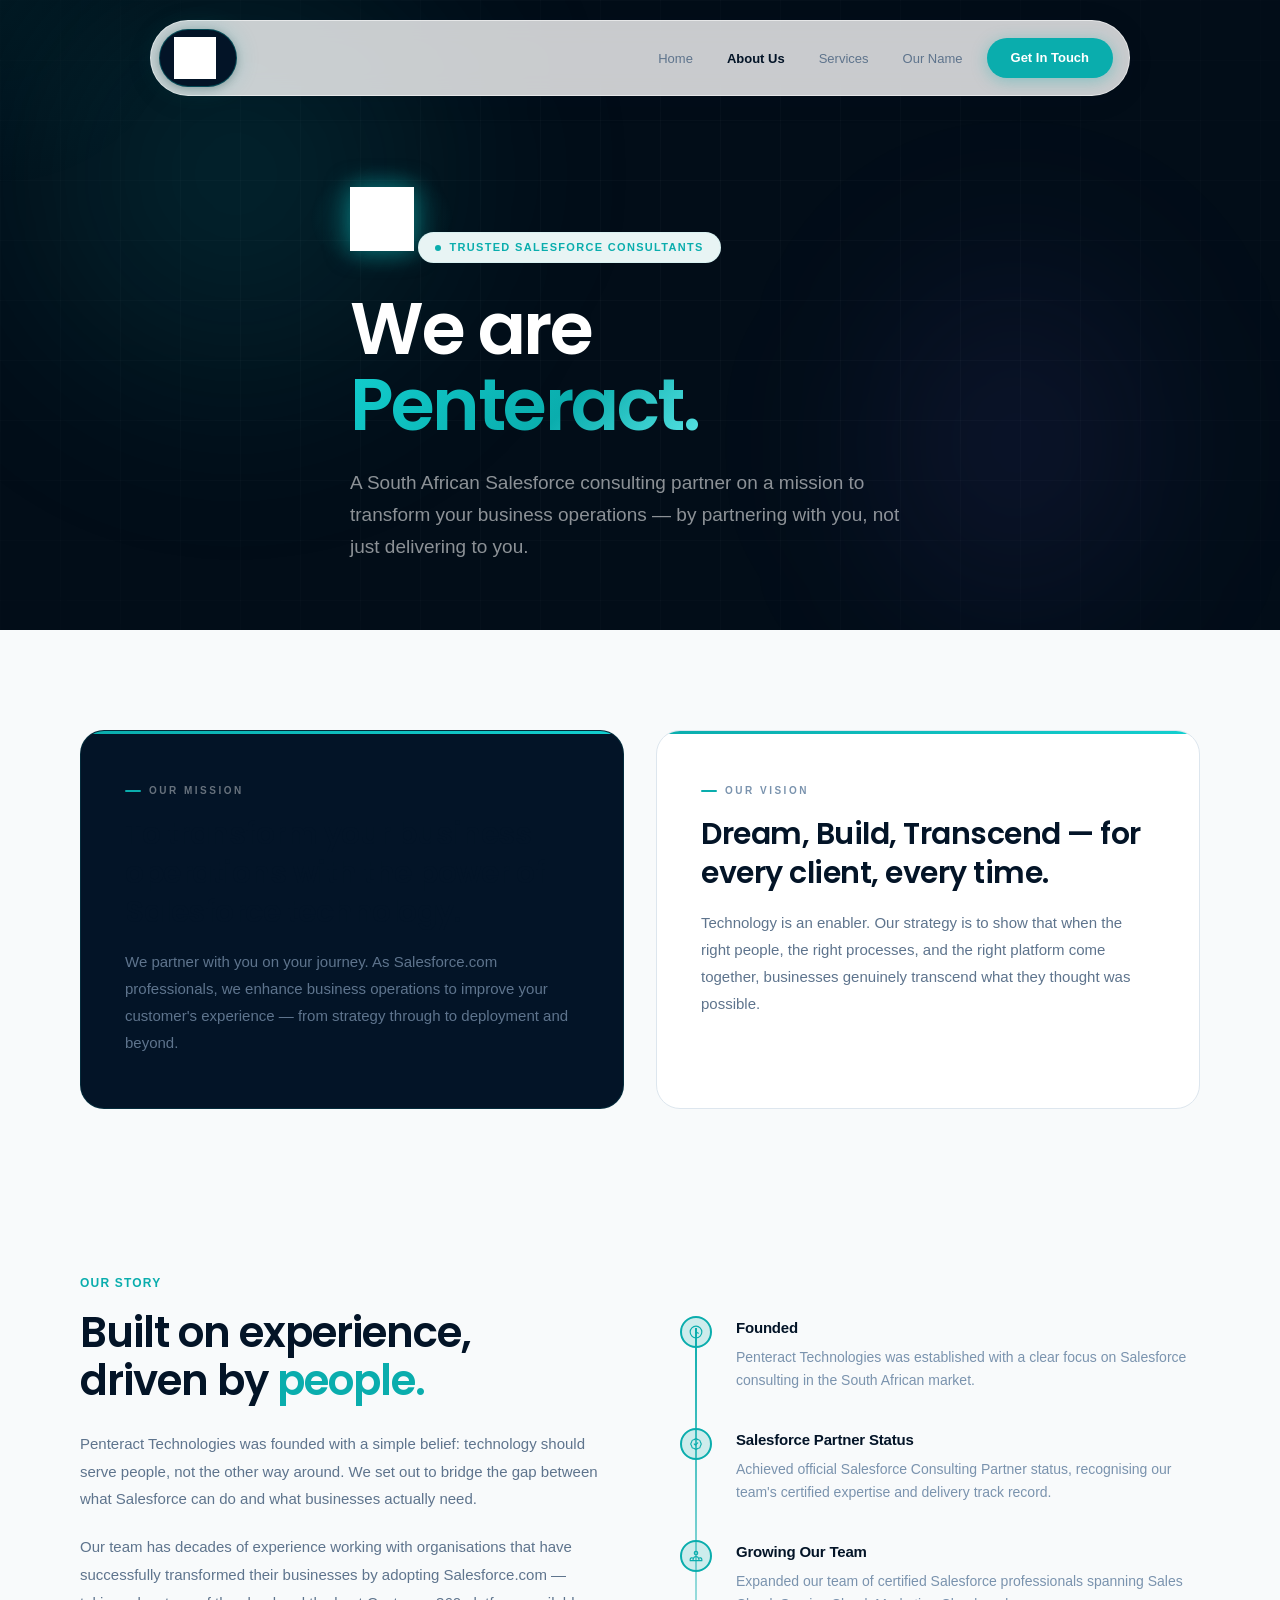
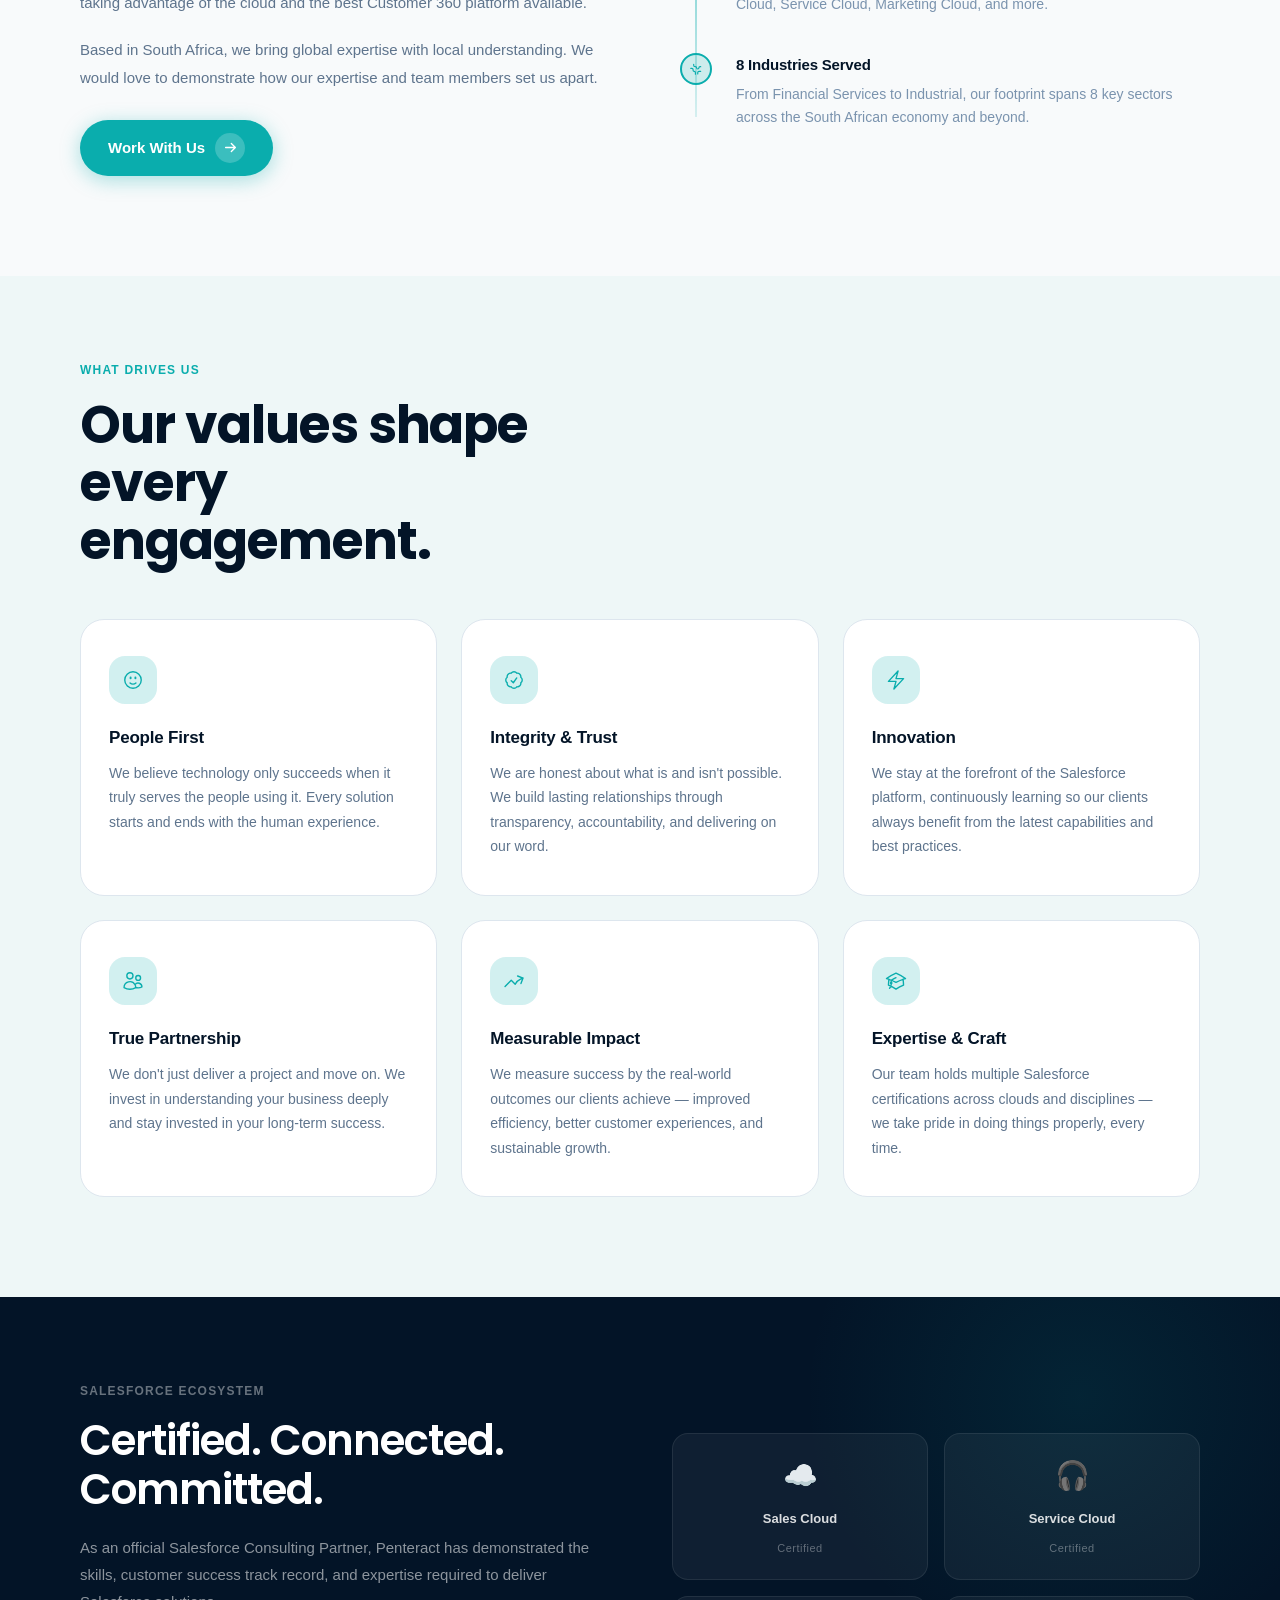
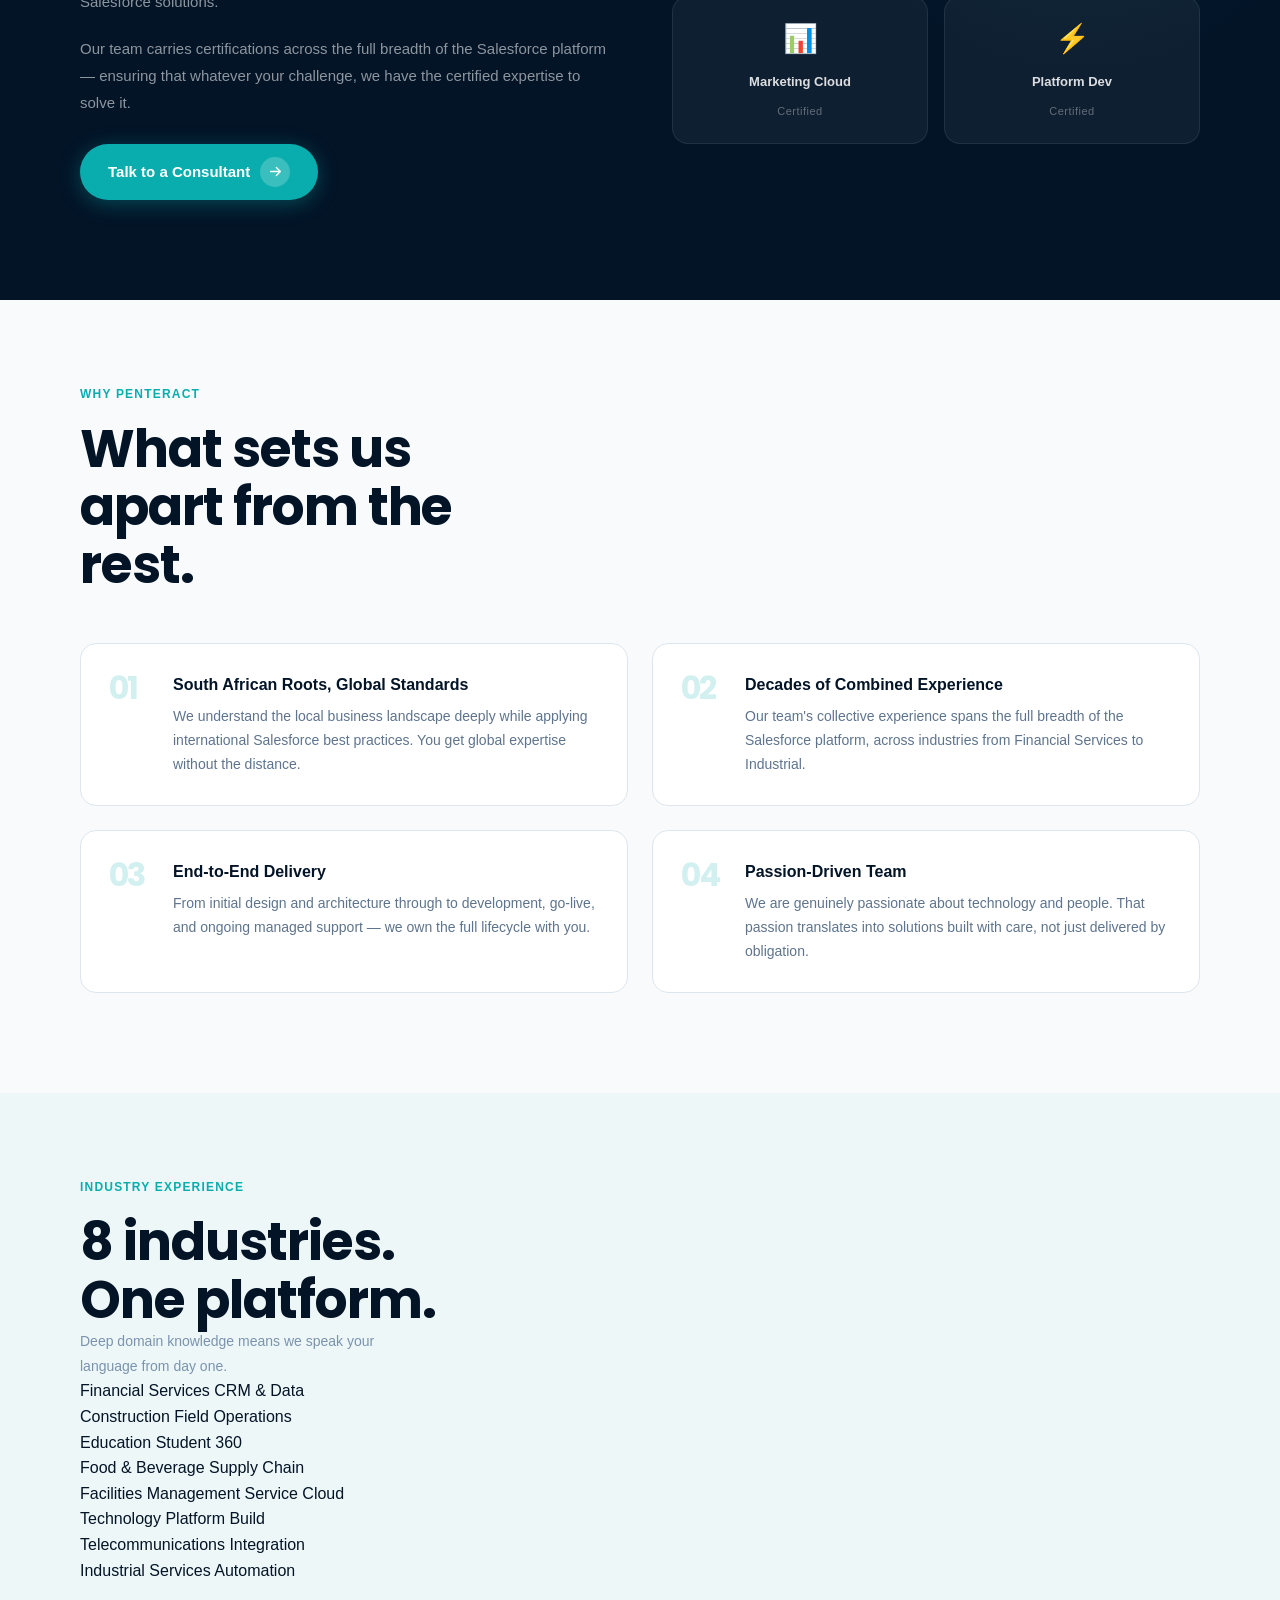
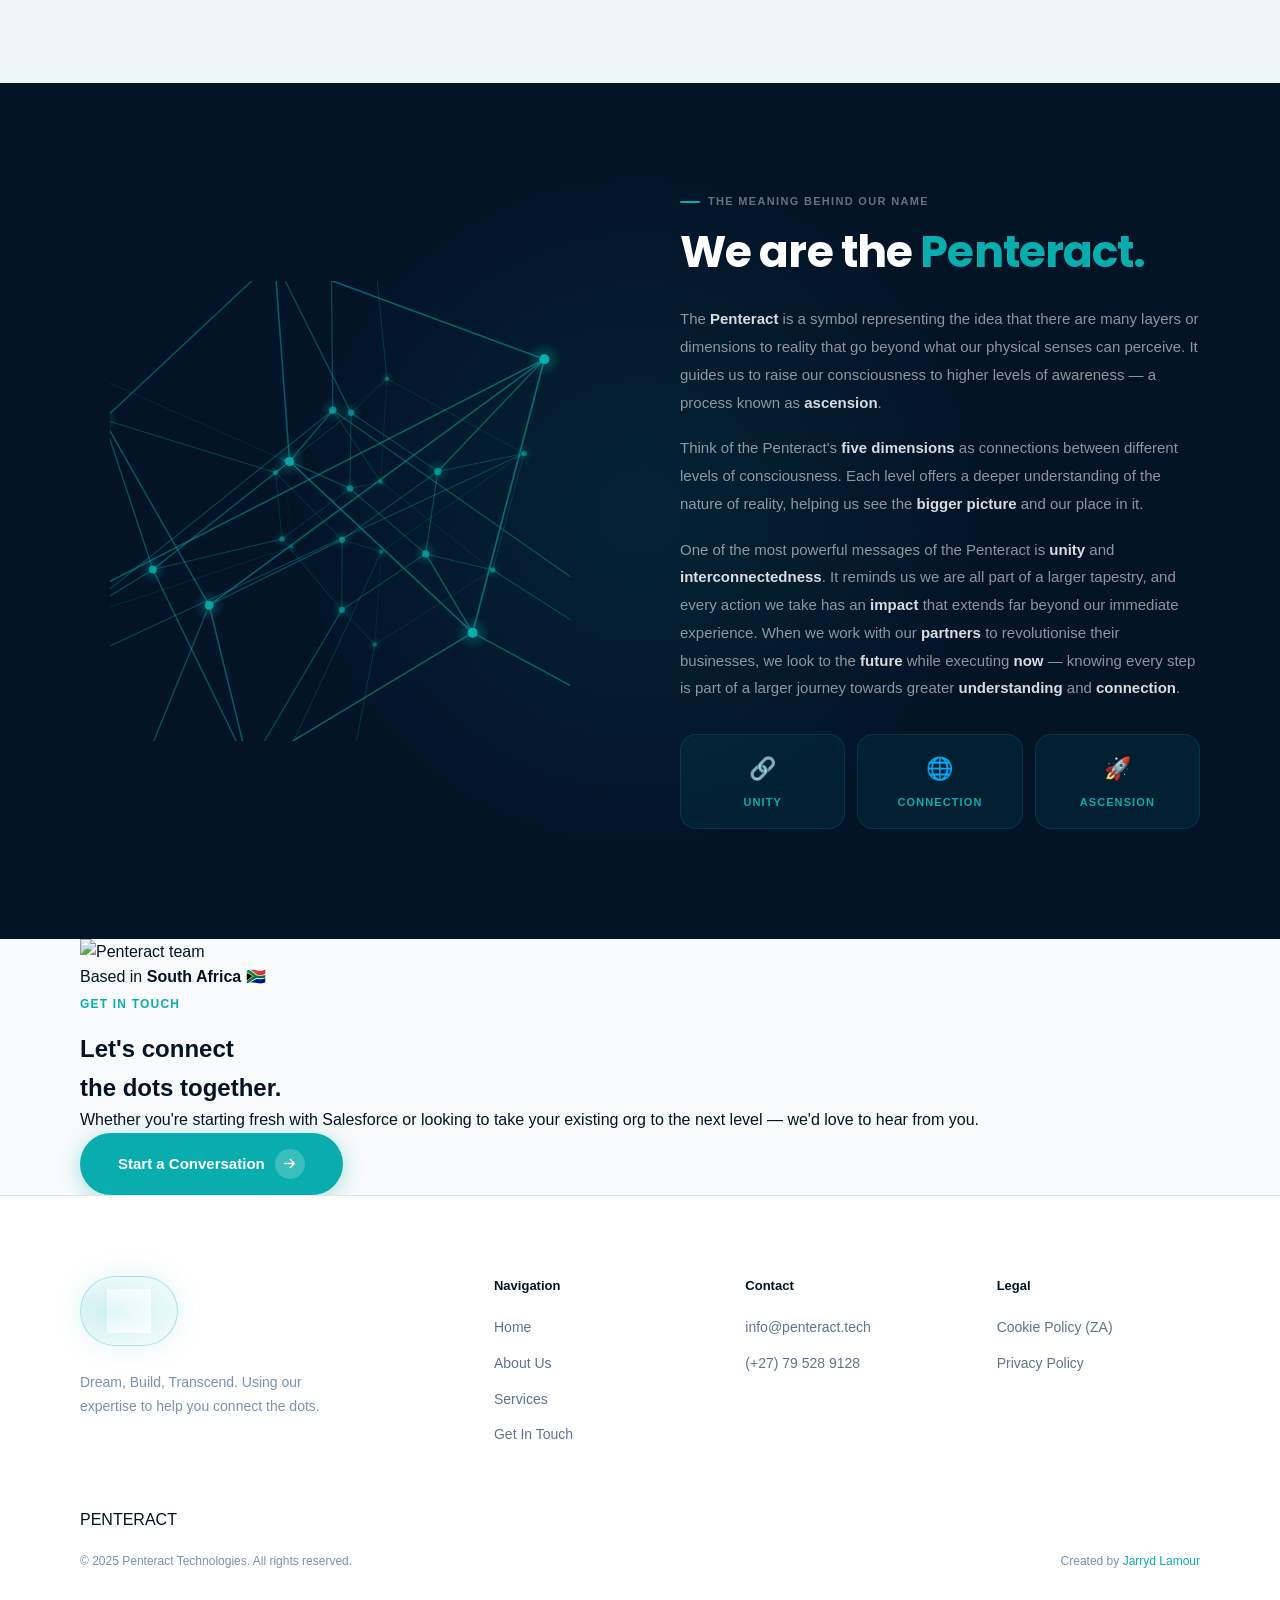
==== commit cd13f11b: "feat: make logo outstanding across the website - Hero: adds featured brand mark (64px logo with teal" ====
--- a/about.html
+++ b/about.html
@@ -638,6 +638,10 @@
     </div>
     <div class="container">
       <div class="about-hero-content">
+        <div class="hero-brand-mark hero-animate-0">
+          <div class="hero-brand-glow"></div>
+          <img src="logo.png" alt="Penteract Technologies" class="hero-brand-img">
+        </div>
         <div class="hero-eyebrow hero-animate-1">
           <span class="dot"></span>
           Trusted Salesforce Consultants
--- a/css/animations.css
+++ b/css/animations.css
@@ -103,11 +103,12 @@
 }
 
 /* ── Hero text entrance helpers ── */
-.hero-animate-1 { opacity: 0; animation: fadeUp 0.9s var(--ease-out) 0.15s forwards; }
-.hero-animate-2 { opacity: 0; animation: fadeUp 0.9s var(--ease-out) 0.30s forwards; }
-.hero-animate-3 { opacity: 0; animation: fadeUp 0.9s var(--ease-out) 0.45s forwards; }
-.hero-animate-4 { opacity: 0; animation: fadeUp 0.9s var(--ease-out) 0.60s forwards; }
-.hero-animate-5 { opacity: 0; animation: fadeUp 0.9s var(--ease-out) 0.75s forwards; }
+.hero-animate-0 { opacity: 0; animation: fadeUp 0.9s var(--ease-out) 0.05s forwards; }
+.hero-animate-1 { opacity: 0; animation: fadeUp 0.9s var(--ease-out) 0.20s forwards; }
+.hero-animate-2 { opacity: 0; animation: fadeUp 0.9s var(--ease-out) 0.35s forwards; }
+.hero-animate-3 { opacity: 0; animation: fadeUp 0.9s var(--ease-out) 0.50s forwards; }
+.hero-animate-4 { opacity: 0; animation: fadeUp 0.9s var(--ease-out) 0.65s forwards; }
+.hero-animate-5 { opacity: 0; animation: fadeUp 0.9s var(--ease-out) 0.80s forwards; }
 
 /* Reduced motion */
 @media (prefers-reduced-motion: reduce) {
--- a/css/components.css
+++ b/css/components.css
@@ -134,32 +134,65 @@
 .nav-logo-wrap {
   display: flex;
   align-items: center;
-  padding: 6px 18px 6px 12px;
+  padding: 7px 20px 7px 14px;
   background: var(--dark-800);
   border-radius: var(--radius-pill);
-  border: 1px solid rgba(10, 173, 173, 0.28);
-  box-shadow: 0 0 20px rgba(10, 173, 173, 0.16), 0 2px 8px rgba(0,0,0,0.20);
+  border: 1px solid rgba(10, 173, 173, 0.35);
+  box-shadow: 0 0 24px rgba(10, 173, 173, 0.20), 0 2px 8px rgba(0,0,0,0.24);
+  animation: logoNavGlow 5s ease-in-out infinite;
   transition:
     box-shadow var(--duration-base) var(--ease-out),
     border-color var(--duration-base),
     transform var(--duration-fast) var(--ease-out);
   flex-shrink: 0;
+  position: relative;
+  overflow: hidden;
+}
+.nav-logo-wrap::after {
+  content: '';
+  position: absolute;
+  top: 0; left: -100%;
+  width: 60%;
+  height: 100%;
+  background: linear-gradient(90deg, transparent, rgba(255,255,255,0.10), transparent);
+  transform: skewX(-20deg);
+  transition: none;
+  pointer-events: none;
+}
+.nav-logo-wrap:hover::after {
+  animation: logoShimmer 0.65s ease forwards;
 }
 .nav-logo-wrap:hover {
-  box-shadow: 0 0 32px rgba(10, 173, 173, 0.32), 0 4px 16px rgba(0,0,0,0.24);
-  border-color: rgba(10, 173, 173, 0.55);
+  box-shadow: 0 0 40px rgba(10, 173, 173, 0.45), 0 4px 20px rgba(0,0,0,0.28);
+  border-color: rgba(10, 173, 173, 0.70);
   transform: translateY(-1px);
 }
 .nav-logo {
   /* Transparent PNG — invert to pure white on the dark pill background */
-  height: 34px;
+  height: 42px;
   width: auto;
   filter: brightness(0) invert(1);
   display: block;
-  transition: opacity var(--duration-base);
+  transition: opacity var(--duration-base), filter var(--duration-base);
 }
 .nav-logo-wrap:hover .nav-logo {
-  opacity: 0.88;
+  opacity: 0.92;
+  filter: brightness(0) invert(1) drop-shadow(0 0 6px rgba(255,255,255,0.5));
+}
+
+@keyframes logoNavGlow {
+  0%, 100% {
+    box-shadow: 0 0 24px rgba(10, 173, 173, 0.20), 0 2px 8px rgba(0,0,0,0.24);
+    border-color: rgba(10, 173, 173, 0.35);
+  }
+  50% {
+    box-shadow: 0 0 38px rgba(10, 173, 173, 0.38), 0 4px 14px rgba(0,0,0,0.24);
+    border-color: rgba(10, 173, 173, 0.60);
+  }
+}
+@keyframes logoShimmer {
+  0%   { left: -100%; }
+  100% { left: 150%; }
 }
 
 /* Links */
@@ -401,25 +434,38 @@
 .footer-logo-wrap {
   display: inline-flex;
   align-items: center;
-  padding: 10px 22px;
-  /* White bg pill so the transparent PNG renders with its natural teal+black colors */
-  background: rgba(255, 255, 255, 0.06);
-  border: 1px solid rgba(255, 255, 255, 0.12);
+  padding: 12px 26px;
+  background: rgba(10, 173, 173, 0.08);
+  border: 1px solid rgba(10, 173, 173, 0.30);
   border-radius: var(--radius-pill);
   margin-bottom: 20px;
+  box-shadow: 0 0 28px rgba(10, 173, 173, 0.12);
   transition: border-color var(--duration-base), box-shadow var(--duration-base), background var(--duration-base);
+  position: relative;
+  overflow: hidden;
+}
+.footer-logo-wrap::after {
+  content: '';
+  position: absolute;
+  inset: 0;
+  border-radius: var(--radius-pill);
+  background: radial-gradient(ellipse at 30% 50%, rgba(10,173,173,0.12) 0%, transparent 70%);
+  pointer-events: none;
 }
 .footer-logo-wrap:hover {
-  background: rgba(255, 255, 255, 0.10);
-  border-color: rgba(10, 173, 173, 0.40);
-  box-shadow: 0 0 22px rgba(10, 173, 173, 0.14);
+  background: rgba(10, 173, 173, 0.14);
+  border-color: rgba(10, 173, 173, 0.55);
+  box-shadow: 0 0 40px rgba(10, 173, 173, 0.28), 0 4px 20px rgba(0,0,0,0.20);
 }
 .footer-logo {
-  /* Natural colors show on the semi-transparent pill — logo is transparent PNG */
-  height: 34px;
-  filter: brightness(0) invert(1);  /* white on dark footer */
+  height: 44px;
+  filter: brightness(0) invert(1);
   display: block;
-  transition: filter var(--duration-base);
+  transition: filter var(--duration-base), transform var(--duration-base);
+}
+.footer-logo-wrap:hover .footer-logo {
+  filter: brightness(0) invert(1) drop-shadow(0 0 8px rgba(255,255,255,0.4));
+  transform: scale(1.03);
 }
 
 /* ── Responsive ── */
--- a/css/sections.css
+++ b/css/sections.css
@@ -1,4 +1,39 @@
 /* ─── SECTIONS ─── */
+
+/* ════════════════════════════
+   HERO BRAND MARK (logo featured above hero text)
+════════════════════════════ */
+.hero-brand-mark {
+  position: relative;
+  display: inline-flex;
+  align-items: center;
+  margin-bottom: 32px;
+}
+.hero-brand-glow {
+  position: absolute;
+  inset: -24px -40px;
+  background: radial-gradient(ellipse at center, rgba(10,173,173,0.22) 0%, transparent 70%);
+  border-radius: 50%;
+  animation: heroLogoGlow 4s ease-in-out infinite;
+  pointer-events: none;
+}
+.hero-brand-img {
+  height: 64px;
+  width: auto;
+  display: block;
+  position: relative;
+  z-index: 1;
+  filter: brightness(0) invert(1) drop-shadow(0 0 12px rgba(10,173,173,0.60));
+  animation: heroLogoFloat 6s ease-in-out infinite;
+}
+@keyframes heroLogoGlow {
+  0%, 100% { opacity: 0.7; transform: scale(1); }
+  50%       { opacity: 1;   transform: scale(1.08); }
+}
+@keyframes heroLogoFloat {
+  0%, 100% { transform: translateY(0px); }
+  50%       { transform: translateY(-4px); }
+}
 
 /* ════════════════════════════
    HOW WE CONNECT THE DOTS
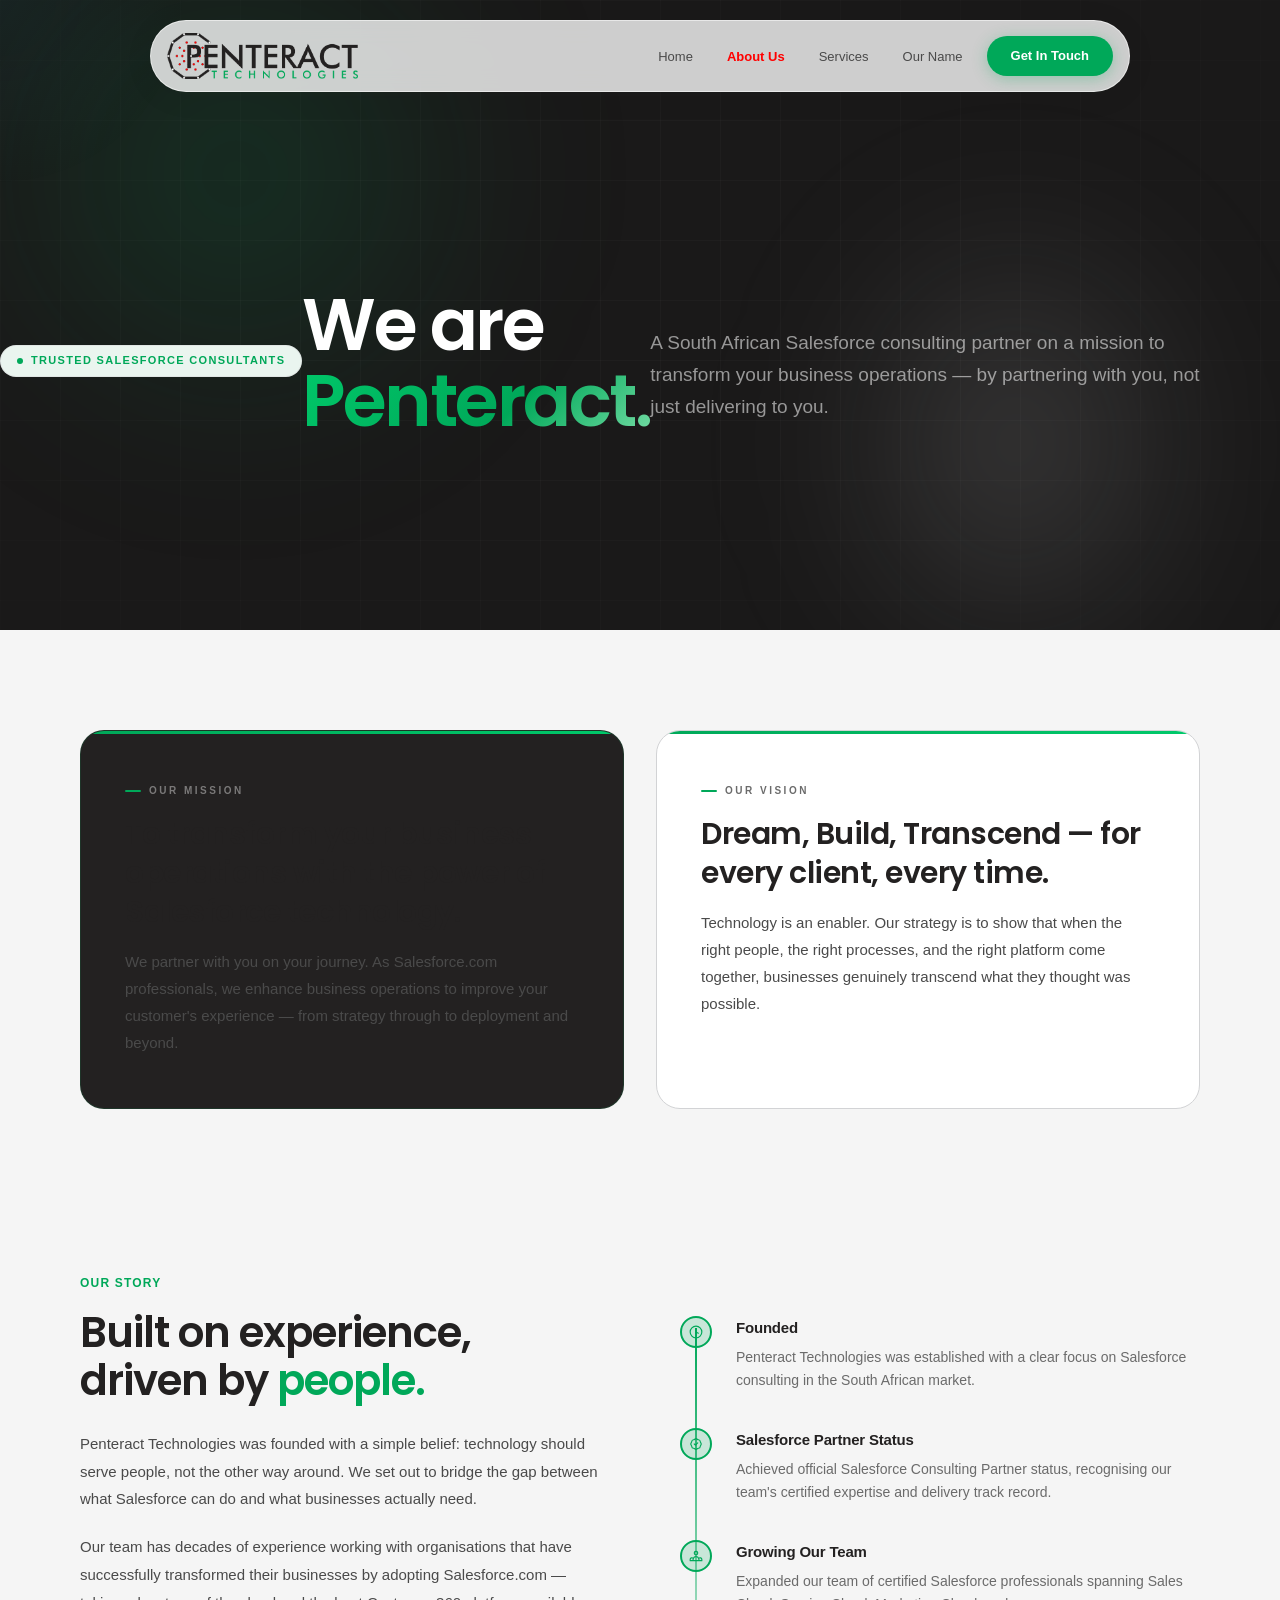
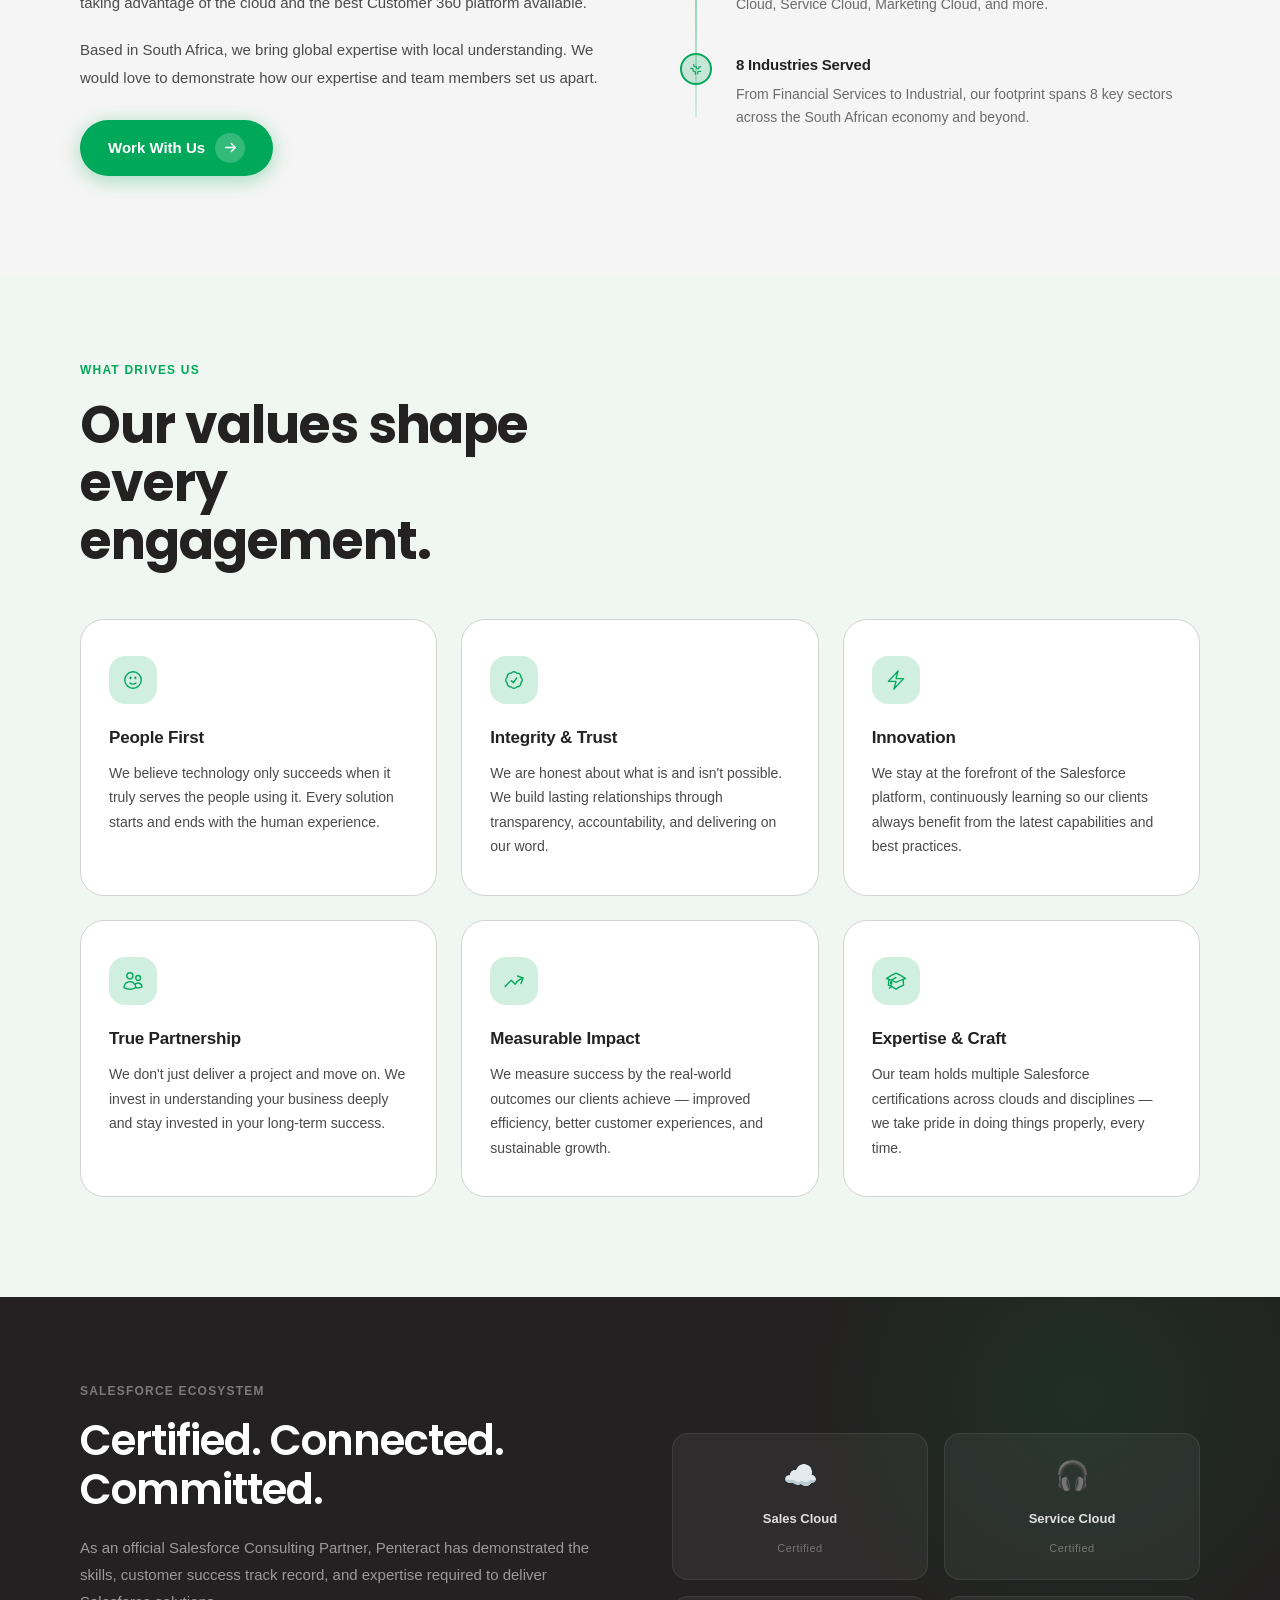
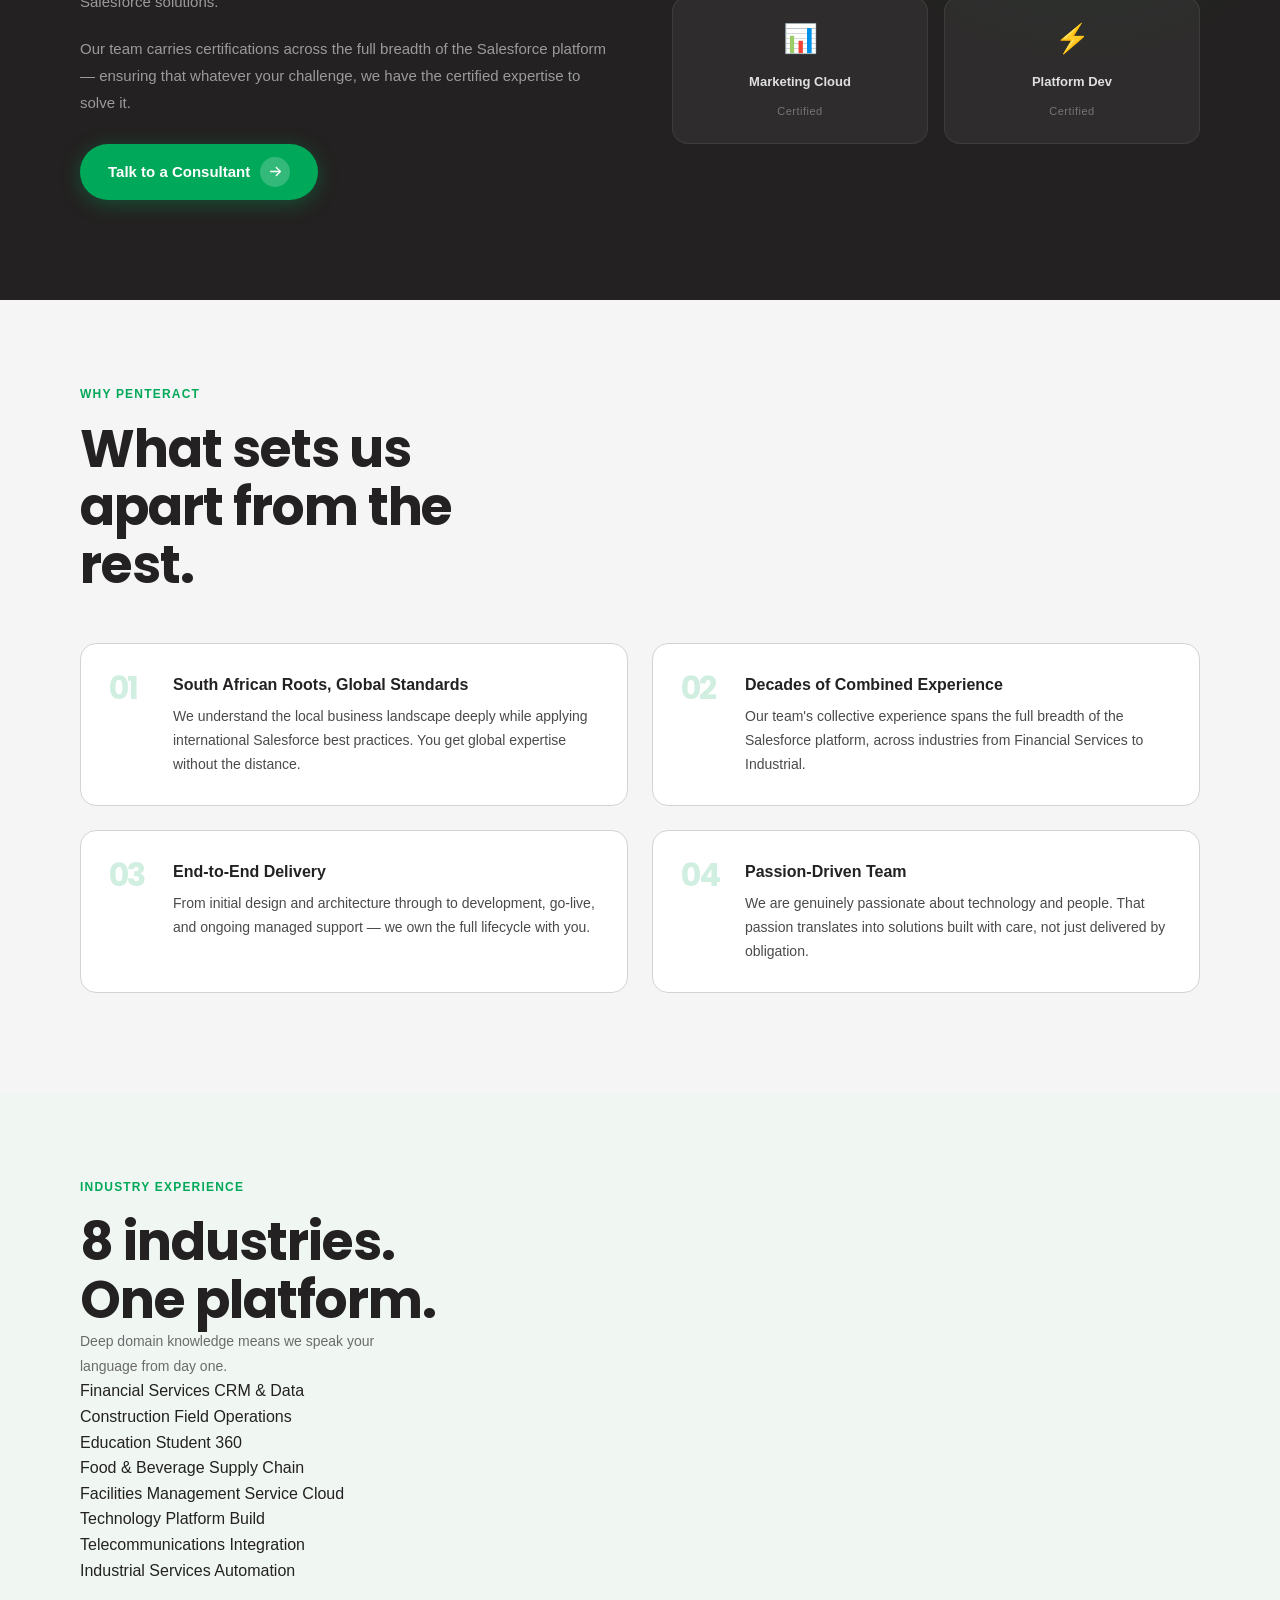
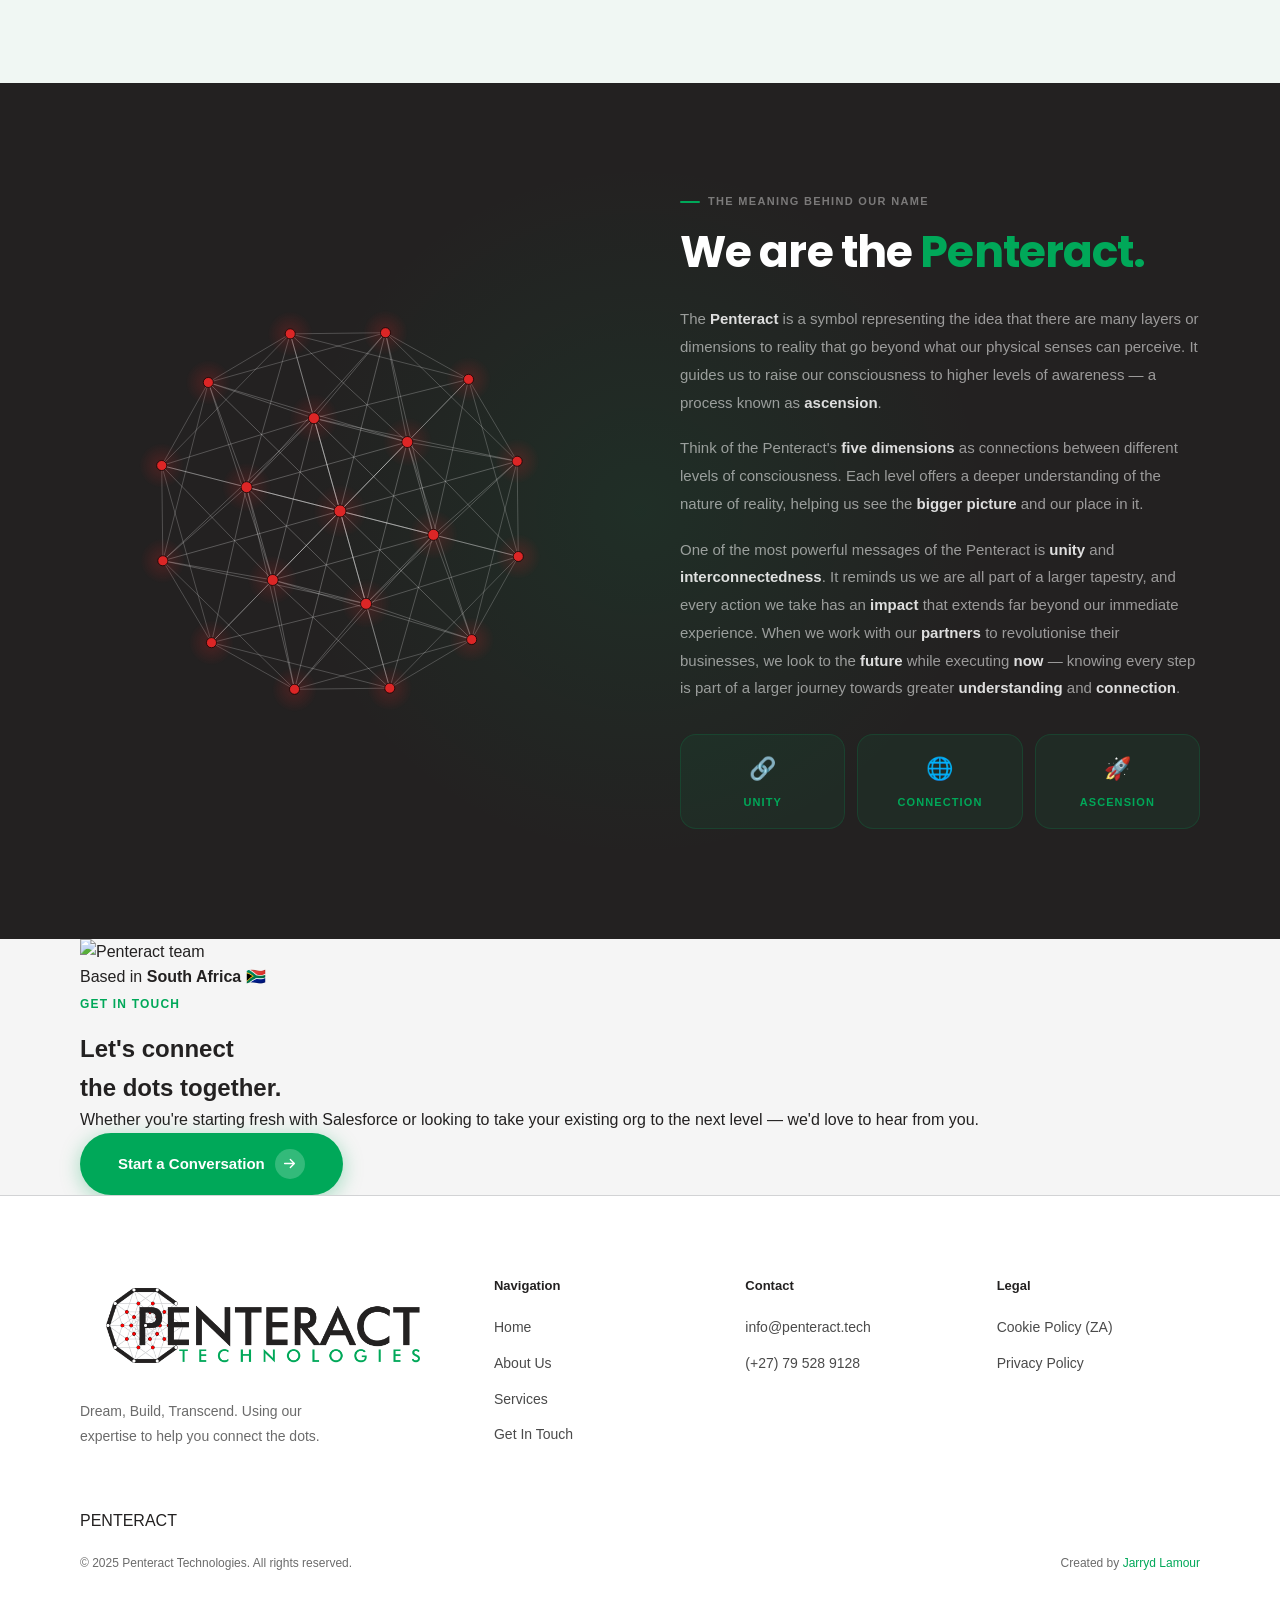
==== commit 24fd0963: "feat: add Gosset polytope animation to symbol section and interactive CTA band - Replace penteract.j" ====
--- a/about.html
+++ b/about.html
@@ -43,7 +43,7 @@
       position: absolute;
       width: 600px; height: 600px;
       top: -20%; left: -5%;
-      background: radial-gradient(ellipse, rgba(10,173,173,0.18) 0%, transparent 70%);
+      background: radial-gradient(ellipse, rgba(0, 168, 89, 0.18) 0%, transparent 70%);
       border-radius: 50%;
       filter: blur(80px);
       animation: meshMove1 18s ease-in-out infinite;
@@ -53,7 +53,7 @@
       position: absolute;
       width: 400px; height: 500px;
       bottom: -10%; right: 5%;
-      background: radial-gradient(ellipse, rgba(123,92,246,0.12) 0%, transparent 70%);
+      background: radial-gradient(ellipse, rgba(210, 211, 213, 0.20) 0%, transparent 70%);
       border-radius: 50%;
       filter: blur(80px);
       animation: meshMove2 22s ease-in-out infinite 3s;
@@ -87,7 +87,7 @@
     }
 
     .about-hero h1 .gradient-text {
-      background: linear-gradient(135deg, var(--primary-light) 0%, var(--primary) 60%, #5ee8e8 100%);
+      background: linear-gradient(135deg, var(--primary-light) 0%, var(--primary) 60%, #7de0aa 100%);
       -webkit-background-clip: text;
       background-clip: text;
       -webkit-text-fill-color: transparent;
@@ -122,7 +122,7 @@
 
     .mission-card--mission {
       background: var(--dark-800);
-      border-color: rgba(10,173,173,0.15);
+      border-color: rgba(0, 168, 89, 0.15);
     }
 
     .mission-card--vision {
@@ -285,7 +285,7 @@
       top: 12px; bottom: 12px;
       left: 15px;
       width: 2px;
-      background: linear-gradient(to bottom, var(--primary), rgba(10,173,173,0.15));
+      background: linear-gradient(to bottom, var(--primary), rgba(0, 168, 89, 0.15));
     }
 
     .timeline-item {
@@ -343,7 +343,7 @@
       position: absolute;
       top: -200px; right: -100px;
       width: 600px; height: 600px;
-      background: radial-gradient(ellipse, rgba(10,173,173,0.10) 0%, transparent 65%);
+      background: radial-gradient(ellipse, rgba(0, 168, 89, 0.10) 0%, transparent 65%);
       border-radius: 50%;
       pointer-events: none;
     }
@@ -396,8 +396,8 @@
     }
 
     .partner-badge:hover {
-      background: rgba(10,173,173,0.08);
-      border-color: rgba(10,173,173,0.25);
+      background: rgba(0, 168, 89, 0.08);
+      border-color: rgba(0, 168, 89, 0.25);
     }
 
     .partner-badge-icon {
@@ -442,8 +442,8 @@
     }
 
     .why-item:hover {
-      border-color: rgba(10,173,173,0.2);
-      background: rgba(10,173,173,0.02);
+      border-color: rgba(0, 168, 89, 0.2);
+      background: rgba(0, 168, 89, 0.02);
     }
 
     .why-item-num {
@@ -508,7 +508,7 @@
       width: 700px; height: 700px;
       top: 50%; left: 50%;
       transform: translate(-50%, -50%);
-      background: radial-gradient(ellipse, rgba(10,173,173,0.10) 0%, transparent 70%);
+      background: radial-gradient(ellipse, rgba(0, 168, 89, 0.10) 0%, transparent 70%);
       border-radius: 50%;
       pointer-events: none;
       animation: glowPulse 6s ease-in-out infinite;
@@ -576,14 +576,14 @@
     .symbol-pillar {
       padding: 16px 14px;
       border-radius: var(--radius-md);
-      background: rgba(10,173,173,0.08);
-      border: 1px solid rgba(10,173,173,0.18);
+      background: rgba(0, 168, 89, 0.08);
+      border: 1px solid rgba(0, 168, 89, 0.18);
       text-align: center;
       transition: background var(--duration-base), border-color var(--duration-base);
     }
     .symbol-pillar:hover {
-      background: rgba(10,173,173,0.14);
-      border-color: rgba(10,173,173,0.36);
+      background: rgba(0, 168, 89, 0.14);
+      border-color: rgba(0, 168, 89, 0.36);
     }
     .symbol-pillar-icon { font-size: 22px; margin-bottom: 8px; }
     .symbol-pillar span {
@@ -607,7 +607,7 @@
   <div class="nav-wrap">
     <nav class="nav-pill">
       <a href="index.html" class="nav-logo-wrap">
-        <img src="logo.png" alt="Penteract Technologies" class="nav-logo">
+        <img src="image.png" alt="Penteract Technologies" class="nav-logo">
       </a>
       <button class="nav-toggle" id="navToggle" aria-label="Toggle menu">
         <span></span><span></span><span></span>
@@ -636,12 +636,6 @@
       <div class="about-hero-mesh-2"></div>
       <div class="about-hero-grid"></div>
     </div>
-    <div class="container">
-      <div class="about-hero-content">
-        <div class="hero-brand-mark hero-animate-0">
-          <div class="hero-brand-glow"></div>
-          <img src="logo.png" alt="Penteract Technologies" class="hero-brand-img">
-        </div>
         <div class="hero-eyebrow hero-animate-1">
           <span class="dot"></span>
           Trusted Salesforce Consultants
@@ -1079,7 +1073,7 @@
       <div class="footer-grid">
         <div>
           <a href="index.html" class="footer-logo-wrap">
-            <img src="logo.png" alt="Penteract Technologies" class="footer-logo">
+            <img src="image.png" alt="Penteract Technologies" class="footer-logo">
           </a>
           <p class="footer-brand-desc">Dream, Build, Transcend. Using our expertise to help you connect the dots.</p>
         </div>
--- a/css/tokens.css
+++ b/css/tokens.css
@@ -1,48 +1,58 @@
 /* ─── DESIGN TOKENS — Penteract Redesign ─── */
 :root {
-  /* ── Brand ── */
-  --primary:         #0AADAD;
-  --primary-dark:    #088F8F;
-  --primary-light:   #12CFCF;
-  --primary-glow:    rgba(10, 173, 173, 0.18);
-  --primary-glow-sm: rgba(10, 173, 173, 0.08);
+  /* ══════════════════════════════════════════
+     BRAND COLOUR PALETTE — centrally managed
+  ══════════════════════════════════════════ */
+  --color-primary:    #00A859;   /* Primary Green */
+  --color-accent:     #FF0000;   /* Brand Red — accent only, never as background */
+  --color-charcoal:   #232121;   /* Near-Black / Charcoal */
+  --color-grey-light: #D2D3D5;   /* Light Grey */
+  --color-text:       #4A4A4A;   /* Body Text Dark Grey */
+  --color-white:      #FFFFFF;   /* White */
 
-  /* ── Dark palette ── */
-  --dark-900:        #020D18;
-  --dark-800:        #031427;   /* deep charcoal — headings */
-  --dark-700:        #06284C;   /* deep navy — solution cards */
-  --dark-600:        #053040;   /* dark teal — alternate cards */
+  /* ── Primary (Brand Green) ── */
+  --primary:         #00A859;
+  --primary-dark:    #008a47;
+  --primary-light:   #00c96a;
+  --primary-glow:    rgba(0, 168, 89, 0.18);
+  --primary-glow-sm: rgba(0, 168, 89, 0.08);
+
+  /* ── Dark palette (Charcoal) ── */
+  --dark-900:        #1a1919;   /* very dark charcoal */
+  --dark-800:        #232121;   /* near-black / charcoal — headings, strong elements */
+  --dark-700:        #2e2b2b;   /* dark charcoal — solution cards */
+  --dark-600:        #3a3737;   /* medium-dark charcoal — alternate cards */
 
   /* ── Neutrals ── */
-  --muted:           #5E748D;   /* nav links, body text */
-  --text-primary:    #031427;
-  --text-secondary:  #5E748D;
-  --text-muted:      #7A93AE;
-  --text-faint:      #B0C3D4;
+  --muted:           #4A4A4A;   /* nav links, body text */
+  --text-primary:    #232121;
+  --text-secondary:  #4A4A4A;
+  --text-muted:      #6B6B6B;
+  --text-faint:      #A0A0A0;
 
   /* ── Backgrounds ── */
-  --bg-body:         #F8FAFB;
+  --bg-body:         #f5f5f5;
   --bg-surface:      #FFFFFF;
-  --bg-subtle:       #EEF7F7;
-  --bg-lavender:     #E8F4F4;
+  --bg-subtle:       #F0F7F3;   /* very light green tint — testimonials bg */
+  --bg-lavender:     #EAF5EF;   /* light green tint — eyebrow pills, CTA band */
   --bg-nav:          rgba(255, 255, 255, 0.79);
 
   /* ── Tints ── */
-  --tint-light:      #C6EDED;   /* icon bg, highlights */
-  --accent-pink:     #CE5088;
-  --accent-purple:   #4A1060;
-  --mint:            #97CEAD;   /* arrow circle buttons */
+  --tint-light:      #D2D3D5;   /* brand light grey — icon bg, decorative numbers */
+  --accent-pink:     #00A859;   /* repurposed to primary green — quote icon bg */
+  --accent-purple:   #232121;   /* repurposed to charcoal */
+  --mint:            #7DC0A0;   /* soft green — arrow circle buttons */
 
   /* ── Borders ── */
-  --border:          #DDE6EE;
-  --border-light:    rgba(198, 237, 237, 0.45);
+  --border:          #D2D3D5;
+  --border-light:    rgba(210, 211, 213, 0.45);
 
   /* ── Shadows ── */
-  --shadow-card:     0 4px 24px rgba(3, 20, 39, 0.08);
-  --shadow-sm:       0 2px 8px  rgba(3, 20, 39, 0.06);
-  --shadow-md:       0 8px 32px rgba(3, 20, 39, 0.08);
-  --shadow-lg:       0 20px 60px rgba(3, 20, 39, 0.10);
-  --shadow-glow:     0 0 40px rgba(10, 173, 173, 0.22);
+  --shadow-card:     0 4px 24px rgba(35, 33, 33, 0.08);
+  --shadow-sm:       0 2px 8px  rgba(35, 33, 33, 0.06);
+  --shadow-md:       0 8px 32px rgba(35, 33, 33, 0.08);
+  --shadow-lg:       0 20px 60px rgba(35, 33, 33, 0.10);
+  --shadow-glow:     0 0 40px rgba(0, 168, 89, 0.22);
 
   /* ── Typography ── */
   --font:         -apple-system, BlinkMacSystemFont, "Segoe UI", Roboto, sans-serif;
--- a/css/components.css
+++ b/css/components.css
@@ -29,9 +29,9 @@
 .btn--primary {
   background: var(--primary);
   color: #fff;
-  box-shadow: 0 4px 20px rgba(10, 173, 173, 0.35);
-}
-.btn--primary:hover { box-shadow: 0 6px 28px rgba(10, 173, 173, 0.5); }
+  box-shadow: 0 4px 20px rgba(0, 168, 89, 0.35);
+}
+.btn--primary:hover { box-shadow: 0 6px 28px rgba(0, 168, 89, 0.5); }
 
 .btn--outline {
   background: transparent;
@@ -96,7 +96,7 @@
 }
 .arrow-btn:hover {
   transform: scale(1.1);
-  background: #7dbe99;
+  background: #5fa882;
 }
 .arrow-btn svg { width: 18px; height: 18px; color: var(--dark-700); }
 
@@ -123,76 +123,31 @@
   -webkit-backdrop-filter: blur(12px);
   border-radius: var(--radius-pill);
   border: 1px solid rgba(255,255,255,0.55);
-  box-shadow: 0 4px 30px rgba(3, 20, 39, 0.07);
+  box-shadow: 0 4px 30px rgba(35, 33, 33, 0.07);
   transition: box-shadow var(--duration-slow);
 }
 .nav-pill.scrolled {
-  box-shadow: 0 8px 48px rgba(3, 20, 39, 0.12);
-}
-
-/* Logo pill — dark branded container */
+  box-shadow: 0 8px 48px rgba(35, 33, 33, 0.12);
+}
+
+/* Logo — no bubble, just the image */
 .nav-logo-wrap {
   display: flex;
   align-items: center;
-  padding: 7px 20px 7px 14px;
-  background: var(--dark-800);
-  border-radius: var(--radius-pill);
-  border: 1px solid rgba(10, 173, 173, 0.35);
-  box-shadow: 0 0 24px rgba(10, 173, 173, 0.20), 0 2px 8px rgba(0,0,0,0.24);
-  animation: logoNavGlow 5s ease-in-out infinite;
-  transition:
-    box-shadow var(--duration-base) var(--ease-out),
-    border-color var(--duration-base),
-    transform var(--duration-fast) var(--ease-out);
-  flex-shrink: 0;
-  position: relative;
-  overflow: hidden;
-}
-.nav-logo-wrap::after {
-  content: '';
-  position: absolute;
-  top: 0; left: -100%;
-  width: 60%;
-  height: 100%;
-  background: linear-gradient(90deg, transparent, rgba(255,255,255,0.10), transparent);
-  transform: skewX(-20deg);
-  transition: none;
-  pointer-events: none;
-}
-.nav-logo-wrap:hover::after {
-  animation: logoShimmer 0.65s ease forwards;
+  padding: 4px 16px 4px 8px;
+  flex: 1;
+  transition: opacity var(--duration-fast);
 }
 .nav-logo-wrap:hover {
-  box-shadow: 0 0 40px rgba(10, 173, 173, 0.45), 0 4px 20px rgba(0,0,0,0.28);
-  border-color: rgba(10, 173, 173, 0.70);
-  transform: translateY(-1px);
+  opacity: 0.85;
 }
 .nav-logo {
-  /* Transparent PNG — invert to pure white on the dark pill background */
-  height: 42px;
-  width: auto;
-  filter: brightness(0) invert(1);
+  height: 46px;
+  width: 100%;
+  max-width: 340px;
+  object-fit: contain;
+  object-position: left center;
   display: block;
-  transition: opacity var(--duration-base), filter var(--duration-base);
-}
-.nav-logo-wrap:hover .nav-logo {
-  opacity: 0.92;
-  filter: brightness(0) invert(1) drop-shadow(0 0 6px rgba(255,255,255,0.5));
-}
-
-@keyframes logoNavGlow {
-  0%, 100% {
-    box-shadow: 0 0 24px rgba(10, 173, 173, 0.20), 0 2px 8px rgba(0,0,0,0.24);
-    border-color: rgba(10, 173, 173, 0.35);
-  }
-  50% {
-    box-shadow: 0 0 38px rgba(10, 173, 173, 0.38), 0 4px 14px rgba(0,0,0,0.24);
-    border-color: rgba(10, 173, 173, 0.60);
-  }
-}
-@keyframes logoShimmer {
-  0%   { left: -100%; }
-  100% { left: 150%; }
 }
 
 /* Links */
@@ -214,29 +169,29 @@
   white-space: nowrap;
 }
 .nav-links a:hover {
-  color: var(--primary);
-  background: var(--primary-glow-sm);
-}
-.nav-links a.active { color: var(--dark-800); font-weight: 600; }
+  color: #00A859;
+  background: rgba(0, 168, 89, 0.08);
+}
+.nav-links a.active { color: #FF0000; font-weight: 600; }
 
 /* CTA in nav */
 .nav-cta-link {
   display: inline-flex;
   align-items: center;
   padding: 10px 24px !important;
-  background: var(--primary) !important;
+  background: #00A859 !important;
   color: #fff !important;
   border-radius: var(--radius-pill) !important;
   font-weight: 600 !important;
   font-size: 13px !important;
-  box-shadow: 0 3px 16px rgba(10, 173, 173, 0.35);
+  box-shadow: 0 3px 16px rgba(0, 168, 89, 0.30);
   transition: background var(--duration-base), box-shadow var(--duration-base) !important;
   margin-left: 4px;
 }
 .nav-cta-link:hover {
-  background: var(--primary-dark) !important;
+  background: #008a47 !important;
   color: #fff !important;
-  box-shadow: 0 5px 24px rgba(10, 173, 173, 0.5) !important;
+  box-shadow: 0 5px 24px rgba(0, 168, 89, 0.45) !important;
   animation: none !important;
 }
 
@@ -301,7 +256,7 @@
   pointer-events: none;
 }
 
-.card--teal { background: var(--dark-600); border-color: rgba(10,173,173,0.15); }
+.card--teal { background: var(--dark-600); border-color: rgba(0, 168, 89, 0.15); }
 
 /* Card icon */
 .card-icon {
@@ -364,7 +319,7 @@
   pointer-events: none;
   z-index: 0;
   border-radius: 60% 40% 70% 30% / 50% 60% 40% 50%;
-  background: rgba(198, 237, 237, 0.35);
+  background: rgba(0, 168, 89, 0.10);
   animation: blobMorph 12s ease-in-out infinite alternate;
 }
 
@@ -435,38 +390,14 @@
   display: inline-flex;
   align-items: center;
   padding: 12px 26px;
-  background: rgba(10, 173, 173, 0.08);
-  border: 1px solid rgba(10, 173, 173, 0.30);
+  background: rgba(255, 255, 255, 0.08);
   border-radius: var(--radius-pill);
   margin-bottom: 20px;
-  box-shadow: 0 0 28px rgba(10, 173, 173, 0.12);
-  transition: border-color var(--duration-base), box-shadow var(--duration-base), background var(--duration-base);
   position: relative;
   overflow: hidden;
 }
-.footer-logo-wrap::after {
-  content: '';
-  position: absolute;
-  inset: 0;
-  border-radius: var(--radius-pill);
-  background: radial-gradient(ellipse at 30% 50%, rgba(10,173,173,0.12) 0%, transparent 70%);
-  pointer-events: none;
-}
-.footer-logo-wrap:hover {
-  background: rgba(10, 173, 173, 0.14);
-  border-color: rgba(10, 173, 173, 0.55);
-  box-shadow: 0 0 40px rgba(10, 173, 173, 0.28), 0 4px 20px rgba(0,0,0,0.20);
-}
-.footer-logo {
-  height: 44px;
-  filter: brightness(0) invert(1);
-  display: block;
-  transition: filter var(--duration-base), transform var(--duration-base);
-}
-.footer-logo-wrap:hover .footer-logo {
-  filter: brightness(0) invert(1) drop-shadow(0 0 8px rgba(255,255,255,0.4));
-  transform: scale(1.03);
-}
+
+
 
 /* ── Responsive ── */
 @media (max-width: 768px) {
--- a/css/sections.css
+++ b/css/sections.css
@@ -12,7 +12,7 @@
 .hero-brand-glow {
   position: absolute;
   inset: -24px -40px;
-  background: radial-gradient(ellipse at center, rgba(10,173,173,0.22) 0%, transparent 70%);
+  background: radial-gradient(ellipse at center, rgba(0, 168, 89, 0.22) 0%, transparent 70%);
   border-radius: 50%;
   animation: heroLogoGlow 4s ease-in-out infinite;
   pointer-events: none;
@@ -23,7 +23,7 @@
   display: block;
   position: relative;
   z-index: 1;
-  filter: brightness(0) invert(1) drop-shadow(0 0 12px rgba(10,173,173,0.60));
+  filter: brightness(0) invert(1) drop-shadow(0 0 12px rgba(0, 168, 89, 0.60));
   animation: heroLogoFloat 6s ease-in-out infinite;
 }
 @keyframes heroLogoGlow {
@@ -50,7 +50,7 @@
   content: '';
   position: absolute;
   top: 0; left: 0; right: 0; bottom: 0;
-  background-image: radial-gradient(circle, rgba(10,173,173,0.07) 1px, transparent 1px);
+  background-image: radial-gradient(circle, rgba(0, 168, 89, 0.07) 1px, transparent 1px);
   background-size: 32px 32px;
   pointer-events: none;
   mask-image: radial-gradient(ellipse 80% 60% at 50% 50%, black 30%, transparent 100%);
@@ -78,8 +78,8 @@
   height: 2px;
   background: linear-gradient(to right,
     var(--primary) 0%,
-    rgba(10,173,173,0.4) 50%,
-    rgba(10,173,173,0.15) 100%
+    rgba(0, 168, 89, 0.4) 50%,
+    rgba(0, 168, 89, 0.15) 100%
   );
   z-index: 0;
 }
@@ -106,7 +106,7 @@
   margin-bottom: 28px;
   flex-shrink: 0;
   position: relative;
-  box-shadow: 0 0 0 6px rgba(10,173,173,0.08), var(--shadow-sm);
+  box-shadow: 0 0 0 6px rgba(0, 168, 89, 0.08), var(--shadow-sm);
   transition:
     transform var(--duration-base) var(--ease-out),
     box-shadow var(--duration-base),
@@ -123,7 +123,7 @@
 .dots-step:hover .dots-step-icon {
   transform: translateY(-6px) scale(1.06);
   background: var(--primary);
-  box-shadow: 0 0 0 8px rgba(10,173,173,0.12), 0 12px 32px rgba(10,173,173,0.30);
+  box-shadow: 0 0 0 8px rgba(0, 168, 89, 0.12), 0 12px 32px rgba(0, 168, 89, 0.30);
 }
 
 .dots-step:hover .dots-step-icon svg {
@@ -134,7 +134,7 @@
 /* Last step — accent filled icon */
 .dots-step-icon--accent {
   background: var(--primary);
-  box-shadow: 0 0 0 6px rgba(10,173,173,0.12), 0 8px 24px rgba(10,173,173,0.28);
+  box-shadow: 0 0 0 6px rgba(0, 168, 89, 0.12), 0 8px 24px rgba(0, 168, 89, 0.28);
 }
 .dots-step-icon--accent svg {
   color: #fff;
@@ -219,7 +219,7 @@
   position: absolute;
   width: 600px; height: 600px;
   top: -120px; right: -80px;
-  background: rgba(198, 237, 237, 0.32);
+  background: rgba(0, 168, 89, 0.10);
   border-radius: 60% 40% 70% 30% / 50% 60% 40% 50%;
   animation: blobMorph 14s ease-in-out infinite alternate;
   pointer-events: none; z-index: 0;
@@ -228,7 +228,7 @@
   position: absolute;
   width: 380px; height: 380px;
   bottom: -60px; left: 5%;
-  background: rgba(198, 237, 237, 0.18);
+  background: rgba(0, 168, 89, 0.06);
   border-radius: 40% 60% 30% 70% / 60% 40% 70% 30%;
   animation: blobMorph 18s ease-in-out infinite alternate-reverse;
   pointer-events: none; z-index: 0;
@@ -237,7 +237,7 @@
   position: absolute;
   width: 240px; height: 240px;
   top: 30%; left: 40%;
-  background: rgba(10, 173, 173, 0.06);
+  background: rgba(0, 168, 89, 0.05);
   border-radius: 50% 50% 70% 30% / 40% 60% 50% 50%;
   animation: blobMorph 10s ease-in-out infinite;
   pointer-events: none; z-index: 0;
@@ -534,7 +534,7 @@
 }
 
 .feature-img-blob--pink {
-  background: rgba(206, 80, 136, 0.14);
+  background: rgba(0, 168, 89, 0.10);
 }
 
 .feature-img {
@@ -605,7 +605,7 @@
   position: absolute;
   right: 0; top: 80px;
   width: 320px; height: 320px;
-  background-image: radial-gradient(circle, rgba(10,173,173,0.09) 1.5px, transparent 1.5px);
+  background-image: radial-gradient(circle, rgba(0, 168, 89, 0.09) 1.5px, transparent 1.5px);
   background-size: 20px 20px;
   border-radius: 50%;
   pointer-events: none;
@@ -749,7 +749,7 @@
    ACCENT CTA BAND
 ════════════════════════════ */
 .cta-band {
-  padding: 80px 0;
+  padding: 140px 0;
   background: var(--bg-lavender);
   text-align: center;
   position: relative;
@@ -760,7 +760,7 @@
   width: 400px; height: 400px;
   top: 50%; left: 50%;
   transform: translate(-50%, -50%);
-  background: rgba(10, 173, 173, 0.10);
+  background: rgba(0, 168, 89, 0.10);
   opacity: 0.6;
 }
 
@@ -804,7 +804,7 @@
   display: flex;
   align-items: center;
   overflow: hidden;
-  background: linear-gradient(135deg, #0A3D4A 0%, var(--primary-dark) 50%, var(--primary) 100%);
+  background: linear-gradient(135deg, #1c2e26 0%, var(--primary-dark) 50%, var(--primary) 100%);
   padding-top: 120px;
   padding-bottom: 80px;
 }
@@ -867,7 +867,7 @@
   width: 500px; height: 500px;
   bottom: -100px; left: 50%;
   transform: translateX(-50%);
-  background: rgba(198, 237, 237, 0.22);
+  background: rgba(0, 168, 89, 0.08);
   border-radius: 60% 40% 70% 30% / 50% 60% 40% 50%;
   pointer-events: none;
   animation: blobMorph 14s ease-in-out infinite alternate;
@@ -969,7 +969,7 @@
 .contact-visual-overlay {
   position: absolute;
   inset: 0;
-  background: linear-gradient(135deg, rgba(3,20,39,0.65), rgba(10,173,173,0.15));
+  background: linear-gradient(135deg, rgba(35,33,33,0.65), rgba(0, 168, 89, 0.15));
 }
 .contact-visual-grid {
   position: absolute;
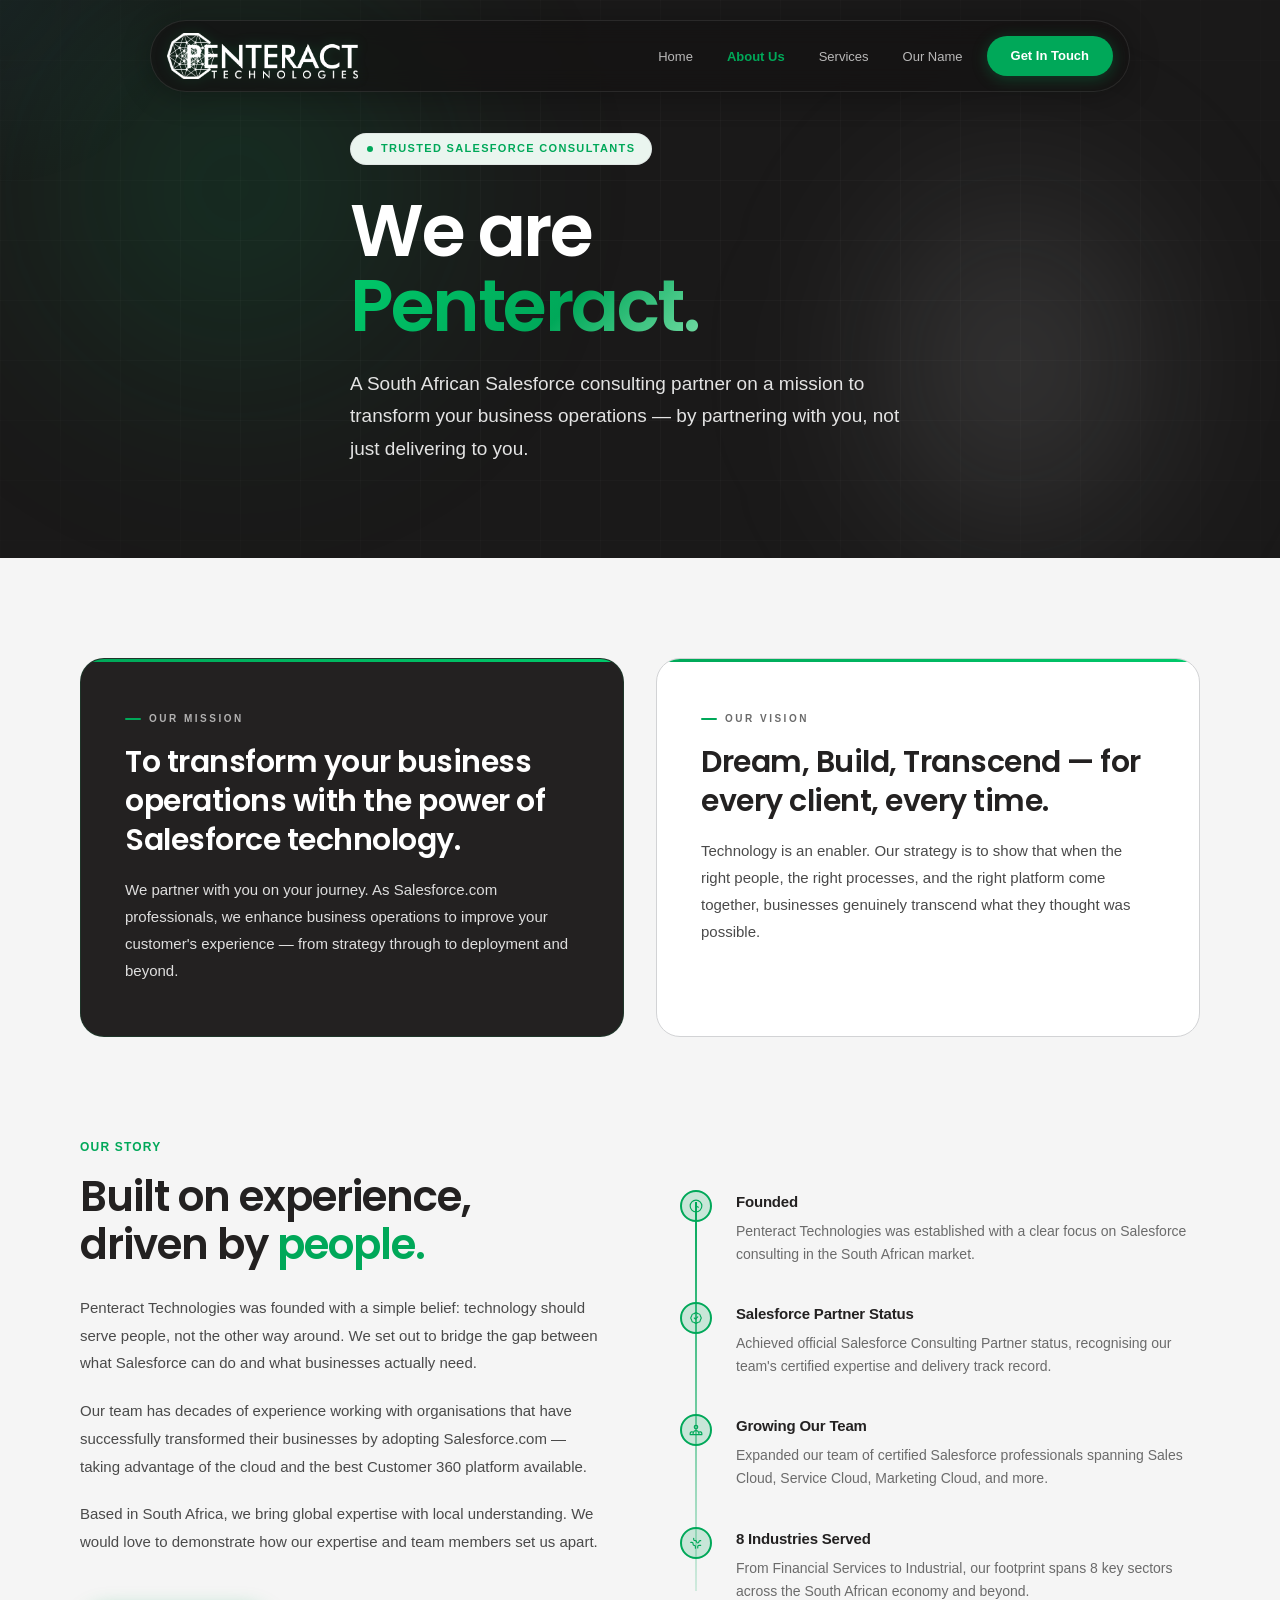
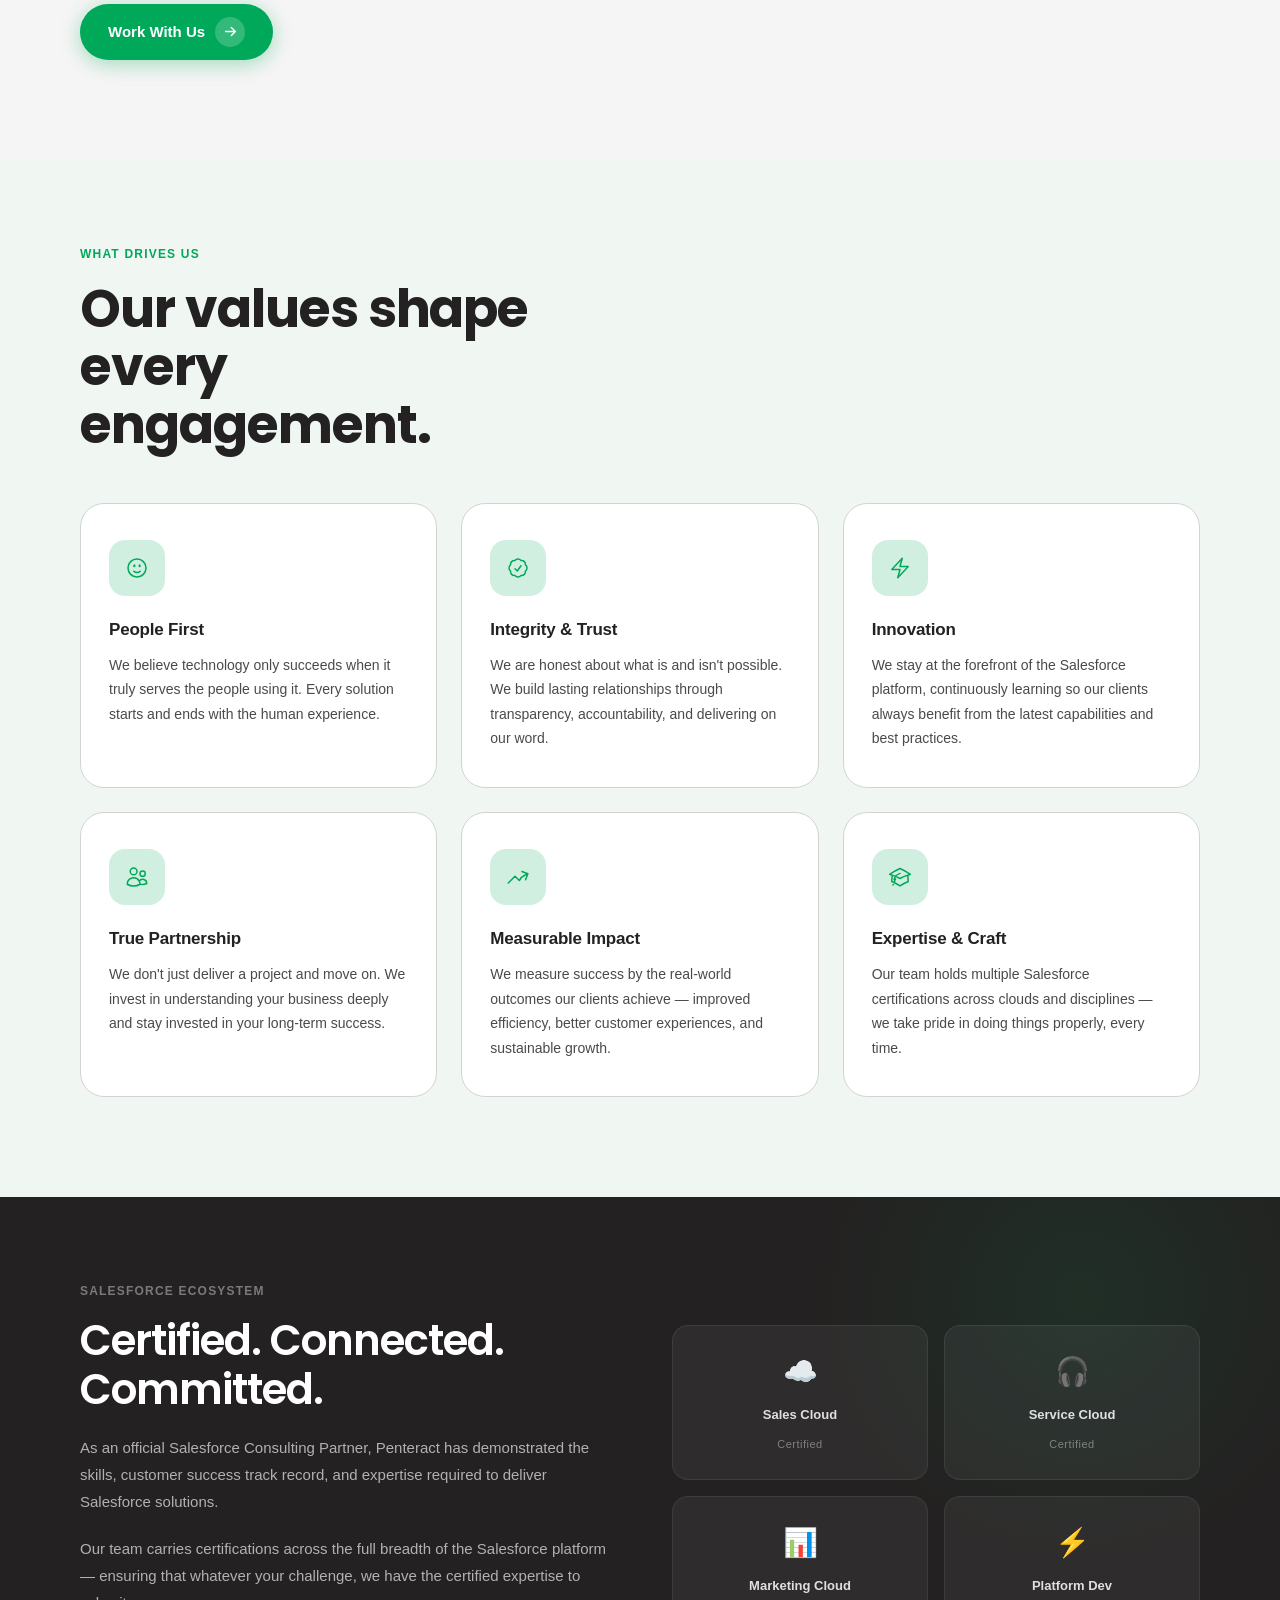
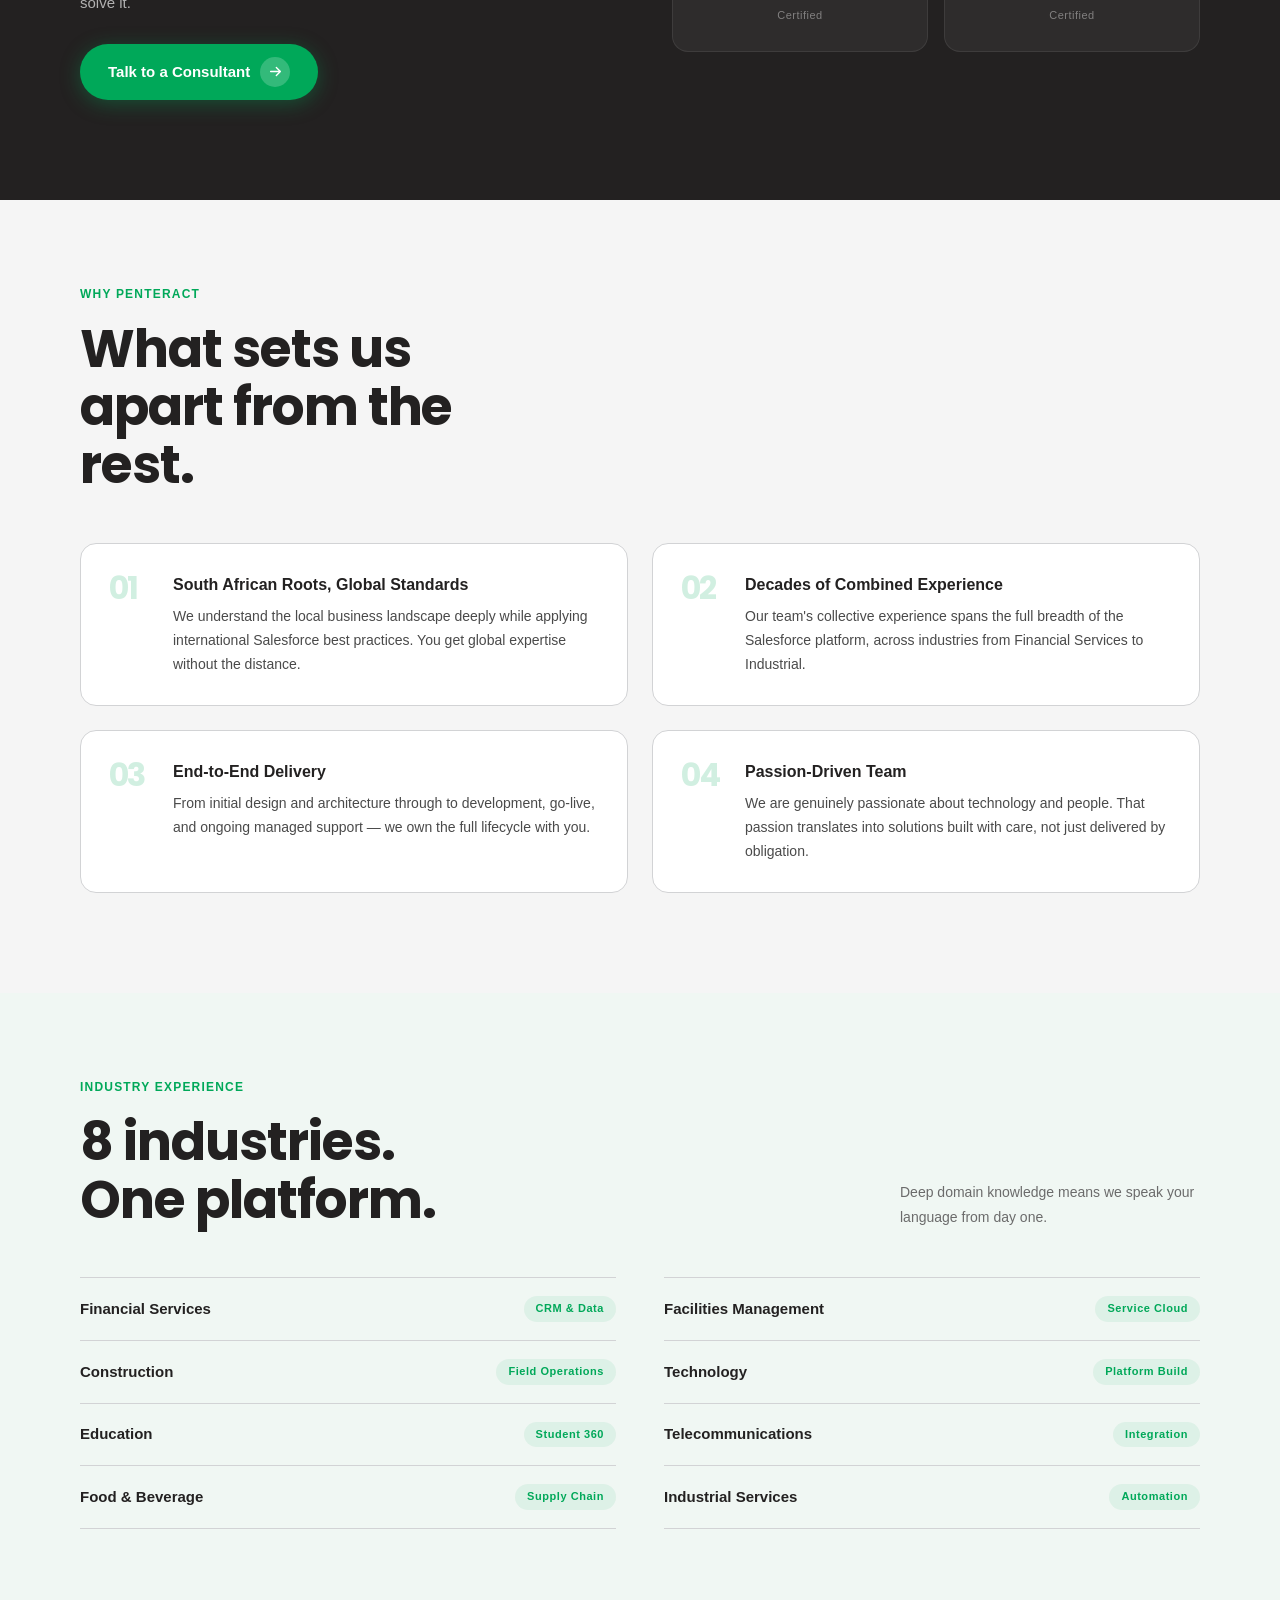
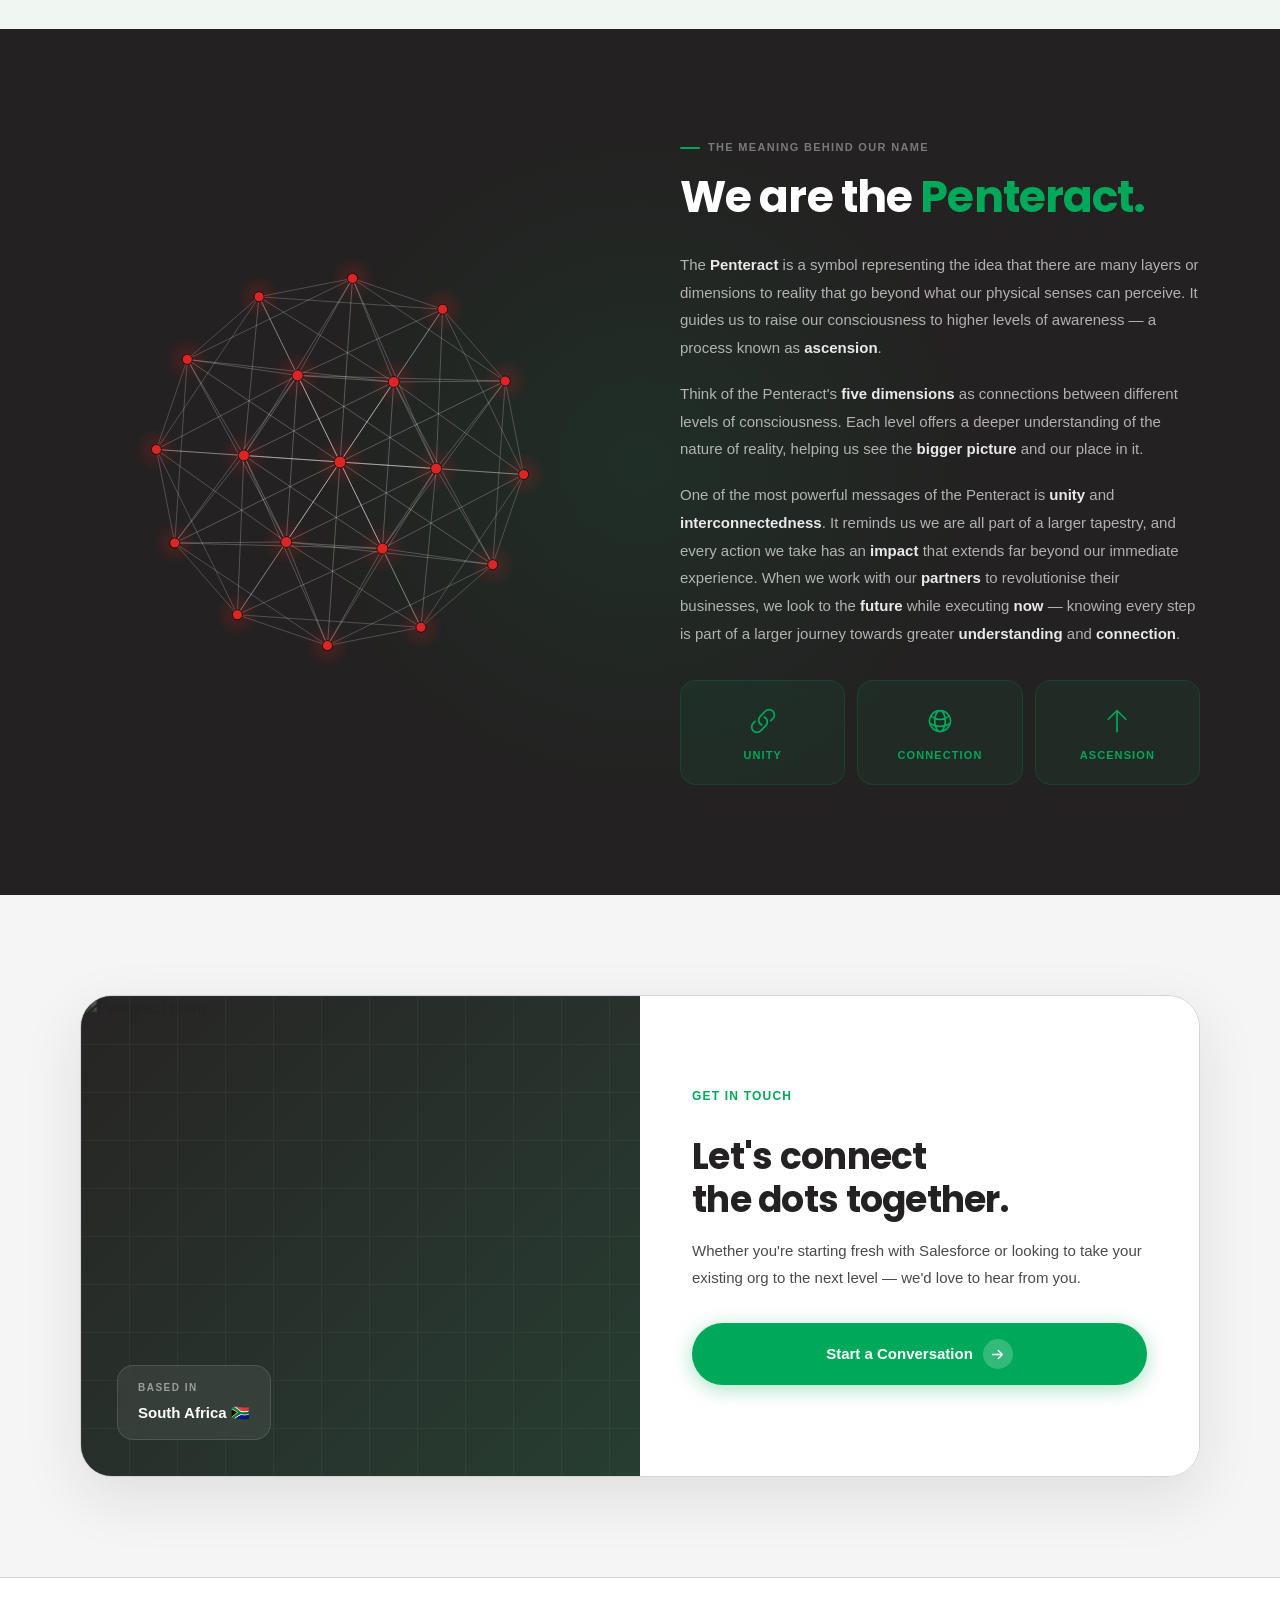
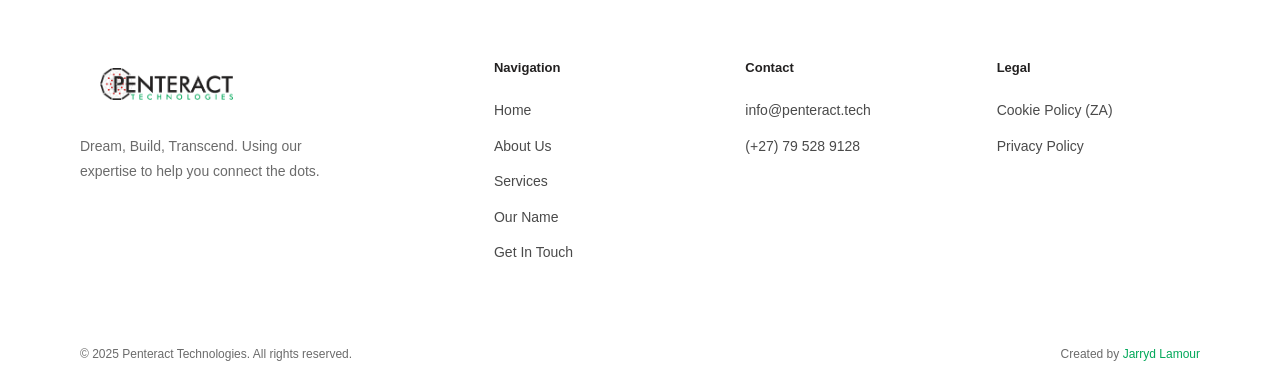
==== commit 777a9ebd: "feat: UI polish, hero carousel fix, Gosset background animation, Salesforce partner badge - Fix brok" ====
--- a/about.html
+++ b/about.html
@@ -20,17 +20,41 @@
   <link rel="stylesheet" href="css/sections.css">
 
   <style>
-    /* ── About-page specific styles ── */
-
-    /* Page hero — shorter than homepage */
+    /* ════════════════════════════
+       NAV — dark glass for dark-hero page
+    ════════════════════════════ */
+    .nav-pill {
+      background: rgba(20, 18, 18, 0.72);
+      border-color: rgba(255,255,255,0.09);
+      box-shadow: 0 4px 30px rgba(0,0,0,0.28);
+    }
+    .nav-pill.scrolled {
+      box-shadow: 0 8px 48px rgba(0,0,0,0.38);
+    }
+    .nav-links a { color: rgba(255,255,255,0.70); }
+    .nav-links a:hover { color: #fff; background: rgba(255,255,255,0.09); }
+    .nav-links a.active { color: #00A859 !important; font-weight: 600; }
+    .nav-logo { filter: brightness(0) invert(1) drop-shadow(0 0 6px rgba(0,168,89,0.25)); }
+    .nav-toggle span { background: rgba(255,255,255,0.82); }
+    /* Mobile menu retains readable colours */
+    @media (max-width: 768px) {
+      .nav-links { background: #1a1919; border-color: rgba(255,255,255,0.10); }
+      .nav-links a { color: rgba(255,255,255,0.80); }
+      .nav-links a:hover { color: #fff; }
+    }
+
+    /* ════════════════════════════
+       ABOUT HERO
+    ════════════════════════════ */
     .about-hero {
       position: relative;
-      min-height: 70vh;
+      min-height: 62vh;
       display: flex;
       align-items: center;
       overflow: hidden;
       background: var(--dark-900);
       padding-top: 120px;
+      padding-bottom: 80px;
     }
 
     .about-hero-bg {
@@ -93,23 +117,27 @@
       -webkit-text-fill-color: transparent;
     }
 
+    /* WCAG AA contrast fix — was 0.55 opacity */
     .about-hero p {
       font-size: clamp(16px, 2vw, 19px);
-      color: rgba(255,255,255,0.55);
+      color: rgba(255,255,255,0.88);
       font-weight: 300;
       line-height: 1.7;
       max-width: 580px;
     }
 
-    /* ── Mission / Vision split ── */
+    /* ════════════════════════════
+       MISSION / VISION
+    ════════════════════════════ */
     .mission-section {
-      padding: 100px 0 80px;
+      padding: 100px 0 48px; /* reduced bottom gap to Our Story */
     }
 
     .mission-grid {
       display: grid;
       grid-template-columns: 1fr 1fr;
       gap: 32px;
+      align-items: stretch;
     }
 
     .mission-card {
@@ -118,6 +146,8 @@
       border: 1px solid var(--border);
       position: relative;
       overflow: hidden;
+      display: flex;
+      flex-direction: column;
     }
 
     .mission-card--mission {
@@ -137,16 +167,19 @@
       background: linear-gradient(90deg, var(--primary), var(--primary-light));
     }
 
-    .mission-card--mission .mission-label {
-      color: rgba(255,255,255,0.4);
-    }
-
-    .mission-card--mission h3 {
+    /* Higher specificity to ensure white label on dark card */
+    .mission-card.mission-card--mission .mission-label {
+      color: rgba(255,255,255,0.65);
+    }
+
+    /* Higher specificity to ensure white heading on dark card */
+    .mission-card.mission-card--mission h3 {
       color: #fff;
     }
 
-    .mission-card--mission p {
-      color: rgba(255,255,255,0.6);
+    /* WCAG AA contrast fix — was 0.60 opacity */
+    .mission-card.mission-card--mission p {
+      color: rgba(255,255,255,0.85);
     }
 
     .mission-label {
@@ -167,6 +200,7 @@
       width: 16px; height: 2px;
       background: var(--primary);
       border-radius: 2px;
+      flex-shrink: 0;
     }
 
     .mission-card h3 {
@@ -185,7 +219,9 @@
       color: var(--text-secondary);
     }
 
-    /* ── Values ── */
+    /* ════════════════════════════
+       VALUES
+    ════════════════════════════ */
     .values-section {
       padding: 80px 0 100px;
       background: var(--bg-subtle);
@@ -203,16 +239,21 @@
       border-radius: var(--radius-lg);
       padding: 36px 28px;
       border: 1px solid var(--border);
-      transition: transform var(--duration-base) var(--ease-out), box-shadow var(--duration-base);
+      transition:
+        transform var(--duration-base) var(--ease-out),
+        box-shadow var(--duration-base),
+        border-color var(--duration-base);
     }
 
     .value-card:hover {
-      transform: translateY(-4px);
-      box-shadow: var(--shadow-md);
-    }
-
+      transform: translateY(-5px);
+      box-shadow: 0 12px 40px rgba(35,33,33,0.11);
+      border-color: rgba(0, 168, 89, 0.30);
+    }
+
+    /* Larger icon container — more breathing room */
     .value-icon {
-      width: 48px; height: 48px;
+      width: 56px; height: 56px;
       background: var(--primary-glow);
       border-radius: var(--radius-md);
       display: flex;
@@ -222,7 +263,7 @@
     }
 
     .value-icon svg {
-      width: 22px; height: 22px;
+      width: 24px; height: 24px;
       color: var(--primary);
     }
 
@@ -240,9 +281,11 @@
       line-height: 1.75;
     }
 
-    /* ── Story / Journey timeline ── */
+    /* ════════════════════════════
+       STORY / JOURNEY TIMELINE
+    ════════════════════════════ */
     .story-section {
-      padding: 80px 0 100px;
+      padding: 48px 0 100px; /* reduced top gap from Mission section */
     }
 
     .story-layout {
@@ -298,8 +341,7 @@
     .timeline-item:last-child { padding-bottom: 0; }
 
     .timeline-dot {
-      width: 32px;
-      height: 32px;
+      width: 32px; height: 32px;
       border-radius: 50%;
       background: var(--primary-glow);
       border: 2px solid var(--primary);
@@ -311,10 +353,7 @@
       z-index: 1;
     }
 
-    .timeline-dot svg {
-      width: 14px; height: 14px;
-      color: var(--primary);
-    }
+    .timeline-dot svg { width: 14px; height: 14px; color: var(--primary); }
 
     .timeline-body h4 {
       font-size: 15px;
@@ -330,7 +369,9 @@
       line-height: 1.65;
     }
 
-    /* ── Salesforce Partner badge ── */
+    /* ════════════════════════════
+       SALESFORCE PARTNER
+    ════════════════════════════ */
     .partner-section {
       padding: 80px 0 100px;
       background: var(--dark-800);
@@ -355,13 +396,8 @@
       align-items: center;
     }
 
-    .partner-text .eyebrow {
-      color: rgba(255,255,255,0.4);
-    }
-
-    .partner-text .eyebrow::before {
-      background: var(--primary);
-    }
+    .partner-text .eyebrow { color: rgba(255,255,255,0.4); }
+    .partner-text .eyebrow::before { background: var(--primary); }
 
     .partner-text h2 {
       font-family: var(--font-display);
@@ -375,22 +411,24 @@
 
     .partner-text p {
       font-size: 15px;
-      color: rgba(255,255,255,0.55);
+      color: rgba(255,255,255,0.65);
       line-height: 1.8;
       margin-bottom: 20px;
     }
 
+    /* 2×2 badge grid — centred within its column */
     .partner-badges {
       display: grid;
       grid-template-columns: repeat(2, 1fr);
       gap: 16px;
+      align-self: center;
     }
 
     .partner-badge {
       background: rgba(255,255,255,0.05);
       border: 1px solid rgba(255,255,255,0.08);
       border-radius: var(--radius-md);
-      padding: 20px;
+      padding: 24px 20px;
       text-align: center;
       transition: border-color var(--duration-base), background var(--duration-base);
     }
@@ -400,10 +438,7 @@
       border-color: rgba(0, 168, 89, 0.25);
     }
 
-    .partner-badge-icon {
-      font-size: 28px;
-      margin-bottom: 10px;
-    }
+    .partner-badge-icon { font-size: 28px; margin-bottom: 10px; }
 
     .partner-badge strong {
       display: block;
@@ -415,14 +450,14 @@
 
     .partner-badge span {
       font-size: 11px;
-      color: rgba(255,255,255,0.35);
+      color: rgba(255,255,255,0.40);
       letter-spacing: 0.5px;
     }
 
-    /* ── Why choose us ── */
-    .why-section {
-      padding: 80px 0 100px;
-    }
+    /* ════════════════════════════
+       WHY PENTERACT
+    ════════════════════════════ */
+    .why-section { padding: 80px 0 100px; }
 
     .why-grid {
       display: grid;
@@ -458,9 +493,7 @@
       transition: color var(--duration-base);
     }
 
-    .why-item:hover .why-item-num {
-      color: var(--primary);
-    }
+    .why-item:hover .why-item-num { color: var(--primary); }
 
     .why-item h4 {
       font-size: 16px;
@@ -475,34 +508,80 @@
       line-height: 1.7;
     }
 
-    /* ── Industry section (matching homepage) ── */
+    /* ════════════════════════════
+       INDUSTRY EXPERIENCE
+    ════════════════════════════ */
     .about-industries {
       padding: 80px 0 100px;
       background: var(--bg-subtle);
     }
 
-    /* ── Responsive ── */
-    @media (max-width: 900px) {
-      .mission-grid { grid-template-columns: 1fr; }
-      .values-grid  { grid-template-columns: repeat(2, 1fr); }
-      .story-layout { grid-template-columns: 1fr; gap: 48px; }
-      .partner-inner { grid-template-columns: 1fr; gap: 40px; }
-      .why-grid { grid-template-columns: 1fr; }
-    }
-
-    @media (max-width: 640px) {
-      .values-grid { grid-template-columns: 1fr; }
-      .partner-badges { grid-template-columns: 1fr 1fr; }
-      .about-hero { min-height: 60vh; }
-    }
-
-    /* ── Penteract symbol (shared with index) ── */
+    .expertise-header {
+      display: flex;
+      justify-content: space-between;
+      align-items: flex-end;
+      gap: 40px;
+      margin-bottom: 48px;
+    }
+
+    .expertise-header p {
+      max-width: 280px;
+      font-size: 14px;
+      color: var(--text-muted);
+      line-height: 1.75;
+      flex-shrink: 0;
+    }
+
+    /* Two-column grid of structured listing items */
+    .listing-grid {
+      display: grid;
+      grid-template-columns: 1fr 1fr;
+      gap: 0 48px;
+    }
+
+    .listing-item {
+      display: flex;
+      justify-content: space-between;
+      align-items: center;
+      padding: 18px 0;
+      border-bottom: 1px solid var(--border);
+    }
+
+    .listing-item:first-child {
+      border-top: 1px solid var(--border);
+    }
+
+    .listing-grid > div:last-child .listing-item:first-child {
+      border-top: 1px solid var(--border);
+    }
+
+    .listing-item-name {
+      font-size: 15px;
+      font-weight: 600;
+      color: var(--text-primary);
+    }
+
+    .listing-item-tag {
+      font-size: 11px;
+      font-weight: 600;
+      letter-spacing: 0.05em;
+      color: var(--primary);
+      background: var(--primary-glow-sm);
+      padding: 4px 12px;
+      border-radius: var(--radius-pill);
+      flex-shrink: 0;
+    }
+
+    /* ════════════════════════════
+       PENTERACT SYMBOL SECTION
+    ════════════════════════════ */
     .symbol-section {
       padding: 110px 0;
       background: var(--dark-800);
       position: relative;
       overflow: hidden;
     }
+
     .symbol-bg-mesh {
       position: absolute;
       width: 700px; height: 700px;
@@ -513,6 +592,7 @@
       pointer-events: none;
       animation: glowPulse 6s ease-in-out infinite;
     }
+
     .symbol-inner {
       display: grid;
       grid-template-columns: 1fr 1fr;
@@ -521,17 +601,20 @@
       position: relative;
       z-index: 1;
     }
+
     .symbol-canvas-wrap {
       display: flex;
       align-items: center;
       justify-content: center;
     }
+
     #penteractCanvas {
       width: 100%;
       max-width: 460px;
       aspect-ratio: 1;
       display: block;
     }
+
     .symbol-text .eyebrow {
       color: rgba(255,255,255,0.4);
       font-size: 11px;
@@ -543,6 +626,7 @@
       align-items: center;
       gap: 8px;
     }
+
     .symbol-text .eyebrow::before {
       content: '';
       display: block;
@@ -550,6 +634,7 @@
       background: var(--primary);
       border-radius: 2px;
     }
+
     .symbol-text h2 {
       font-family: var(--font-display);
       font-size: clamp(28px, 3.5vw, 44px);
@@ -559,33 +644,48 @@
       color: #fff;
       margin-bottom: 28px;
     }
+
     .symbol-text h2 span { color: var(--primary); }
+
     .symbol-text p {
       font-size: 15px;
-      color: rgba(255,255,255,0.55);
+      color: rgba(255,255,255,0.65);
       line-height: 1.85;
       margin-bottom: 18px;
     }
-    .symbol-text p strong { color: rgba(255,255,255,0.85); font-weight: 600; }
+
+    .symbol-text p strong { color: rgba(255,255,255,0.90); font-weight: 600; }
+
+    /* Unified SVG icon pillars — more padding */
     .symbol-pillars {
       display: grid;
       grid-template-columns: repeat(3, 1fr);
       gap: 12px;
       margin-top: 32px;
     }
+
     .symbol-pillar {
-      padding: 16px 14px;
+      padding: 24px 16px 20px;
       border-radius: var(--radius-md);
       background: rgba(0, 168, 89, 0.08);
       border: 1px solid rgba(0, 168, 89, 0.18);
       text-align: center;
       transition: background var(--duration-base), border-color var(--duration-base);
     }
+
     .symbol-pillar:hover {
       background: rgba(0, 168, 89, 0.14);
       border-color: rgba(0, 168, 89, 0.36);
     }
-    .symbol-pillar-icon { font-size: 22px; margin-bottom: 8px; }
+
+    .symbol-pillar-icon {
+      display: flex;
+      align-items: center;
+      justify-content: center;
+      margin-bottom: 10px;
+      height: 32px;
+    }
+
     .symbol-pillar span {
       display: block;
       font-size: 11px;
@@ -594,8 +694,126 @@
       letter-spacing: 0.1em;
       color: var(--primary);
     }
-    @media (max-width: 768px) {
-      .symbol-inner { grid-template-columns: 1fr; gap: 48px; }
+
+    /* ════════════════════════════
+       CTA SECTION (about page)
+    ════════════════════════════ */
+    .cta-section {
+      padding: 100px 0;
+    }
+
+    .cta-inner {
+      display: grid;
+      grid-template-columns: 1fr 1fr;
+      border-radius: var(--radius-xl);
+      overflow: hidden;
+      box-shadow: var(--shadow-lg);
+      border: 1px solid var(--border);
+    }
+
+    .cta-visual {
+      position: relative;
+      min-height: 480px;
+      background: var(--dark-700);
+      overflow: hidden;
+    }
+
+    .cta-visual img {
+      width: 100%; height: 100%;
+      object-fit: cover;
+      position: absolute;
+      inset: 0;
+      opacity: 0.70;
+    }
+
+    .cta-visual-overlay {
+      position: absolute;
+      inset: 0;
+      background: linear-gradient(135deg, rgba(35,33,33,0.65), rgba(0, 168, 89, 0.15));
+    }
+
+    .cta-visual-grid {
+      position: absolute;
+      inset: 0;
+      background-image:
+        linear-gradient(rgba(255,255,255,0.04) 1px, transparent 1px),
+        linear-gradient(90deg, rgba(255,255,255,0.04) 1px, transparent 1px);
+      background-size: 48px 48px;
+    }
+
+    /* Badge — geographic label only, no link text alongside */
+    .cta-visual-badge {
+      position: absolute;
+      bottom: 36px; left: 36px;
+      padding: 14px 20px;
+      background: rgba(255,255,255,0.07);
+      backdrop-filter: blur(12px);
+      -webkit-backdrop-filter: blur(12px);
+      border: 1px solid rgba(255,255,255,0.12);
+      border-radius: var(--radius-md);
+      color: #fff;
+    }
+
+    .cta-visual-badge span {
+      display: block;
+      font-size: 10px;
+      font-weight: 600;
+      text-transform: uppercase;
+      letter-spacing: 1.5px;
+      color: rgba(255,255,255,0.50);
+      margin-bottom: 4px;
+    }
+
+    .cta-visual-badge strong { font-size: 15px; font-weight: 600; }
+
+    .cta-panel {
+      background: var(--bg-surface);
+      padding: 68px 52px;
+      display: flex;
+      flex-direction: column;
+      justify-content: center;
+    }
+
+    .cta-panel h2 {
+      font-family: var(--font-display);
+      font-size: clamp(26px, 3vw, 36px);
+      font-weight: 700;
+      letter-spacing: -0.02em;
+      line-height: 1.2;
+      margin-bottom: 16px;
+      margin-top: 12px;
+      color: var(--dark-800);
+    }
+
+    .cta-panel p {
+      font-size: 15px;
+      color: var(--text-secondary);
+      line-height: 1.8;
+      margin-bottom: 32px;
+    }
+
+    /* ════════════════════════════
+       RESPONSIVE
+    ════════════════════════════ */
+    @media (max-width: 900px) {
+      .mission-grid    { grid-template-columns: 1fr; }
+      .values-grid     { grid-template-columns: repeat(2, 1fr); }
+      .story-layout    { grid-template-columns: 1fr; gap: 48px; }
+      .partner-inner   { grid-template-columns: 1fr; gap: 40px; }
+      .why-grid        { grid-template-columns: 1fr; }
+      .expertise-header{ flex-direction: column; align-items: flex-start; }
+      .listing-grid    { grid-template-columns: 1fr; gap: 0; }
+      .cta-inner       { grid-template-columns: 1fr; }
+      .cta-visual      { min-height: 260px; }
+      .cta-panel       { padding: 40px 28px; }
+    }
+
+    @media (max-width: 640px) {
+      .values-grid         { grid-template-columns: 1fr; }
+      .partner-badges      { grid-template-columns: 1fr 1fr; }
+      .about-hero          { min-height: auto; }
+      .symbol-inner        { grid-template-columns: 1fr; gap: 48px; }
+      .symbol-pillars      { grid-template-columns: repeat(3, 1fr); gap: 8px; }
     }
   </style>
 </head>
@@ -636,6 +854,8 @@
       <div class="about-hero-mesh-2"></div>
       <div class="about-hero-grid"></div>
     </div>
+    <div class="container">
+      <div class="about-hero-content">
         <div class="hero-eyebrow hero-animate-1">
           <span class="dot"></span>
           Trusted Salesforce Consultants
@@ -694,7 +914,7 @@
           <p>
             Based in South Africa, we bring global expertise with local understanding. We would love to demonstrate how our expertise and team members set us apart.
           </p>
-          <a href="https://penteract.tech/contact-penteract/" class="btn btn--primary" style="margin-top: 8px;">
+          <a href="https://penteract.tech/contact-penteract/" class="btn btn--primary" style="margin-top: 28px;">
             Work With Us
             <span class="btn-icon">
               <svg fill="none" viewBox="0 0 24 24" stroke="currentColor" stroke-width="2.5">
@@ -1012,15 +1232,27 @@
 
           <div class="symbol-pillars">
             <div class="symbol-pillar">
-              <div class="symbol-pillar-icon">🔗</div>
+              <div class="symbol-pillar-icon">
+                <svg fill="none" viewBox="0 0 24 24" stroke="currentColor" stroke-width="1.5" width="28" height="28" style="color:var(--primary)">
+                  <path stroke-linecap="round" stroke-linejoin="round" d="M13.19 8.688a4.5 4.5 0 011.242 7.244l-4.5 4.5a4.5 4.5 0 01-6.364-6.364l1.757-1.757m13.35-.622l1.757-1.757a4.5 4.5 0 00-6.364-6.364l-4.5 4.5a4.5 4.5 0 001.242 7.244"/>
+                </svg>
+              </div>
               <span>Unity</span>
             </div>
             <div class="symbol-pillar">
-              <div class="symbol-pillar-icon">🌐</div>
+              <div class="symbol-pillar-icon">
+                <svg fill="none" viewBox="0 0 24 24" stroke="currentColor" stroke-width="1.5" width="28" height="28" style="color:var(--primary)">
+                  <path stroke-linecap="round" stroke-linejoin="round" d="M12 21a9.004 9.004 0 008.716-6.747M12 21a9.004 9.004 0 01-8.716-6.747M12 21c2.485 0 4.5-4.03 4.5-9S14.485 3 12 3m0 18c-2.485 0-4.5-4.03-4.5-9S9.515 3 12 3m0 0a8.997 8.997 0 017.843 4.582M12 3a8.997 8.997 0 00-7.843 4.582m15.686 0A11.953 11.953 0 0112 10.5c-2.998 0-5.74-1.1-7.843-2.918m15.686 0A8.959 8.959 0 0121 12c0 .778-.099 1.533-.284 2.253m0 0A17.919 17.919 0 0112 16.5c-3.162 0-6.133-.815-8.716-2.247m0 0A9.015 9.015 0 013 12c0-1.605.42-3.113 1.157-4.418"/>
+                </svg>
+              </div>
               <span>Connection</span>
             </div>
             <div class="symbol-pillar">
-              <div class="symbol-pillar-icon">🚀</div>
+              <div class="symbol-pillar-icon">
+                <svg fill="none" viewBox="0 0 24 24" stroke="currentColor" stroke-width="1.5" width="28" height="28" style="color:var(--primary)">
+                  <path stroke-linecap="round" stroke-linejoin="round" d="M4.5 10.5L12 3m0 0l7.5 7.5M12 3v18"/>
+                </svg>
+              </div>
               <span>Ascension</span>
             </div>
           </div>
@@ -1083,6 +1315,7 @@
             <li><a href="index.html">Home</a></li>
             <li><a href="about.html">About Us</a></li>
             <li><a href="index.html#services">Services</a></li>
+            <li><a href="about.html#symbol">Our Name</a></li>
             <li><a href="https://penteract.tech/contact-penteract/">Get In Touch</a></li>
           </ul>
         </div>
@@ -1101,10 +1334,9 @@
           </ul>
         </div>
       </div>
-      <div class="footer-watermark">PENTERACT</div>
       <div class="footer-bottom">
         <span>&copy; 2025 Penteract Technologies. All rights reserved.</span>
-        <span>Created by <a href="#">Jarryd Lamour</a></span>
+        <span>Created by <a href="https://penteract.tech/">Jarryd Lamour</a></span>
       </div>
     </div>
   </footer>
--- a/css/components.css
+++ b/css/components.css
@@ -65,7 +65,7 @@
 }
 
 .btn--sm { padding: 9px 20px; font-size: 13px; }
-.btn--lg { padding: 16px 38px; font-size: 15px; }
+.btn--lg { padding: 16px 38px; font-size: 15px; min-width: 220px; justify-content: center; }
 
 /* Icon inside button */
 .btn-icon {
@@ -172,7 +172,7 @@
   color: #00A859;
   background: rgba(0, 168, 89, 0.08);
 }
-.nav-links a.active { color: #FF0000; font-weight: 600; }
+.nav-links a.active { color: #00A859; font-weight: 600; }
 
 /* CTA in nav */
 .nav-cta-link {
@@ -389,12 +389,22 @@
 .footer-logo-wrap {
   display: inline-flex;
   align-items: center;
-  padding: 12px 26px;
+  padding: 10px 20px;
   background: rgba(255, 255, 255, 0.08);
   border-radius: var(--radius-pill);
   margin-bottom: 20px;
   position: relative;
   overflow: hidden;
+}
+
+/* Footer logo — smaller than nav logo */
+.footer-logo {
+  height: 32px;
+  width: auto;
+  max-width: 200px;
+  object-fit: contain;
+  object-position: left center;
+  display: block;
 }
 
 
--- a/css/sections.css
+++ b/css/sections.css
@@ -318,7 +318,7 @@
 
 .hero-carousel-track {
   display: flex;
-  gap: 20px;
+  gap: 0;
   transition: transform 0.5s var(--ease-in-out);
 }
 
@@ -326,7 +326,7 @@
   background: var(--dark-700);
   border-radius: var(--radius-md);
   padding: 28px 24px 24px;
-  flex: 0 0 calc(100% - 40px);
+  flex: 0 0 100%;
   min-height: 260px;
   display: flex;
   flex-direction: column;
